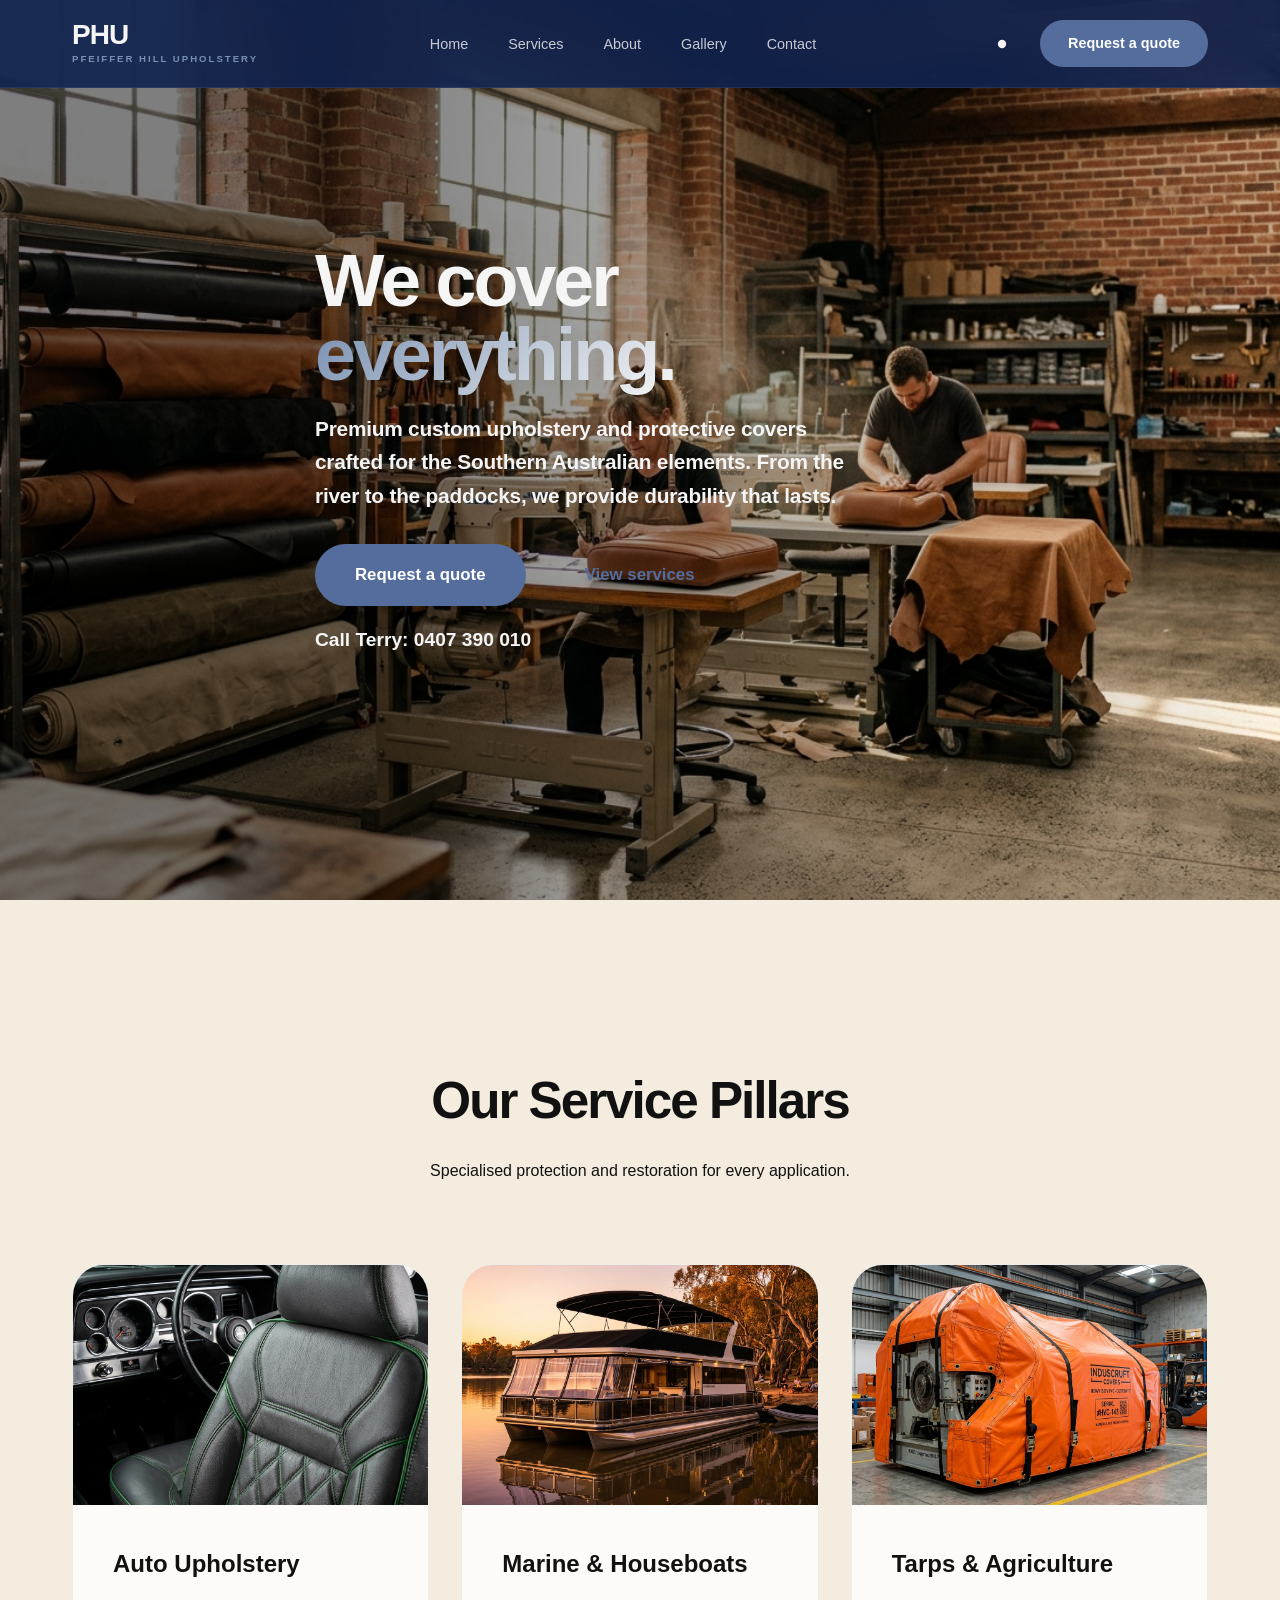
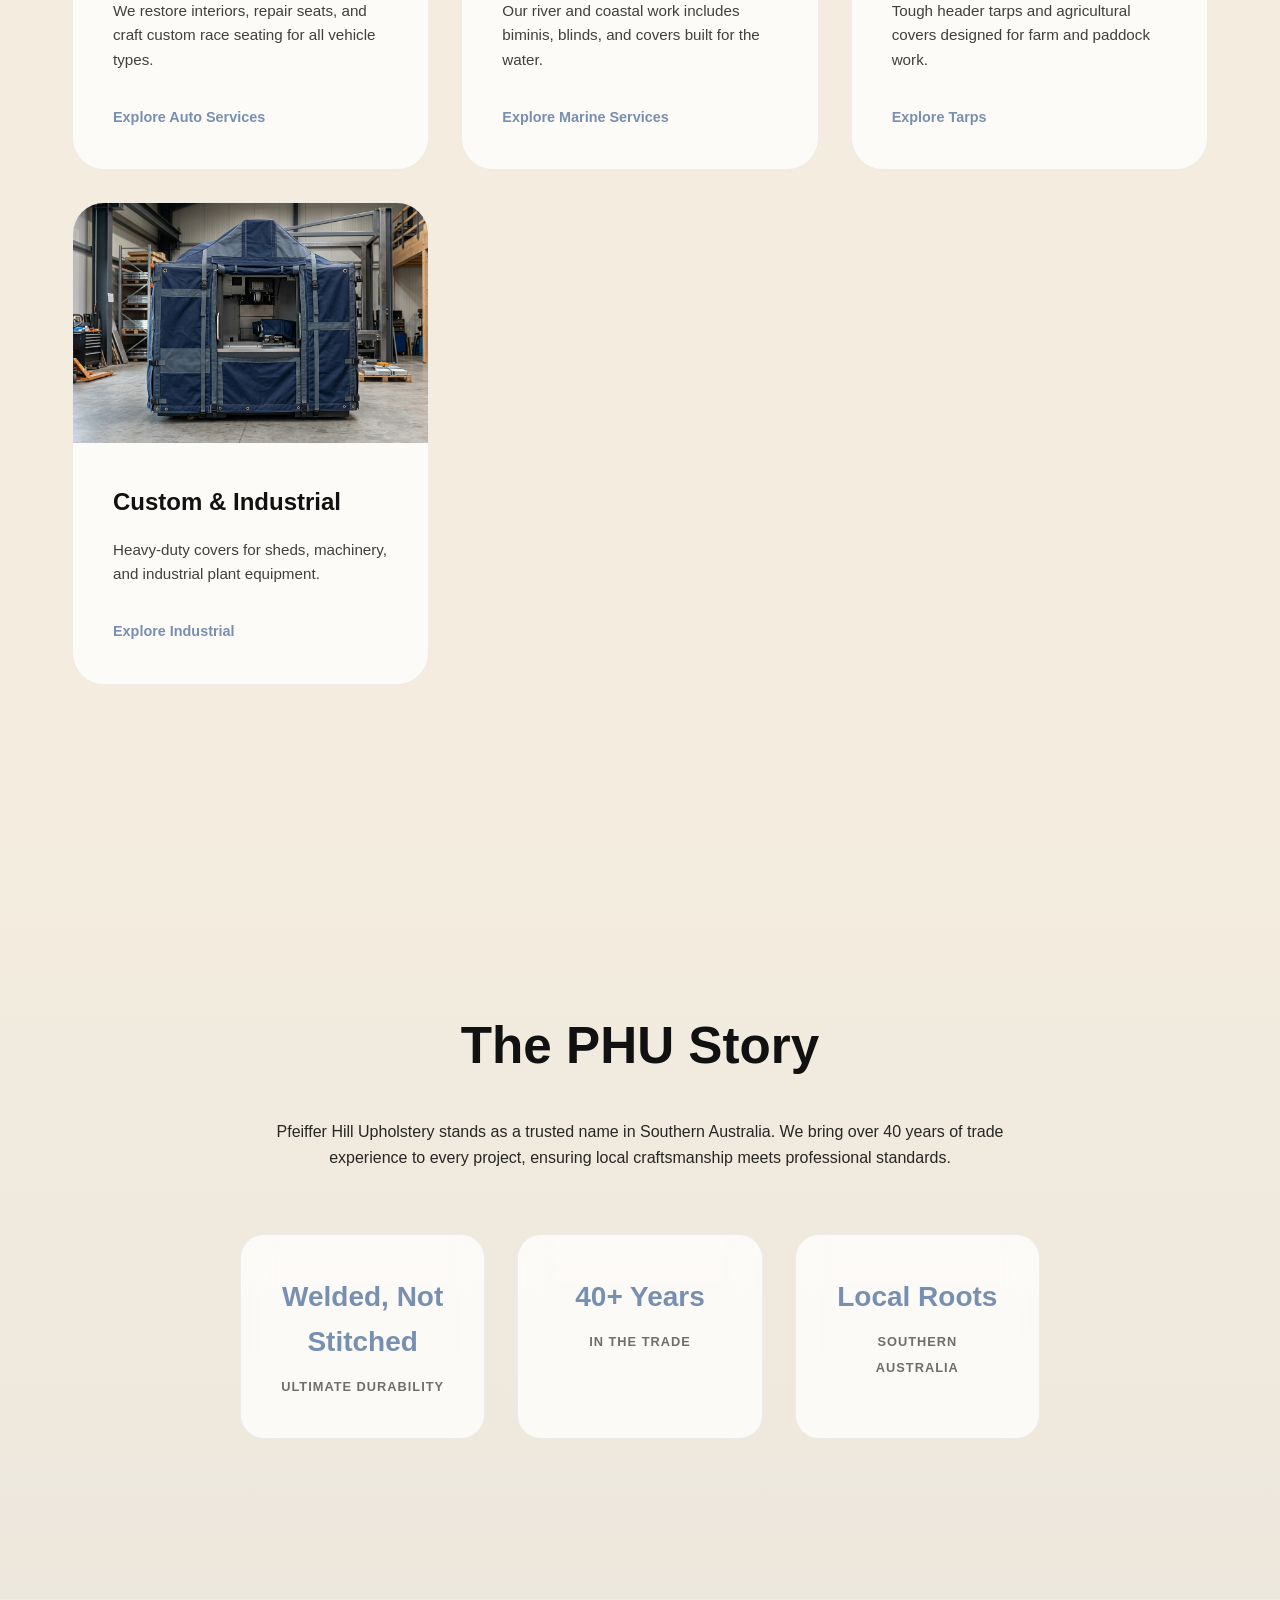
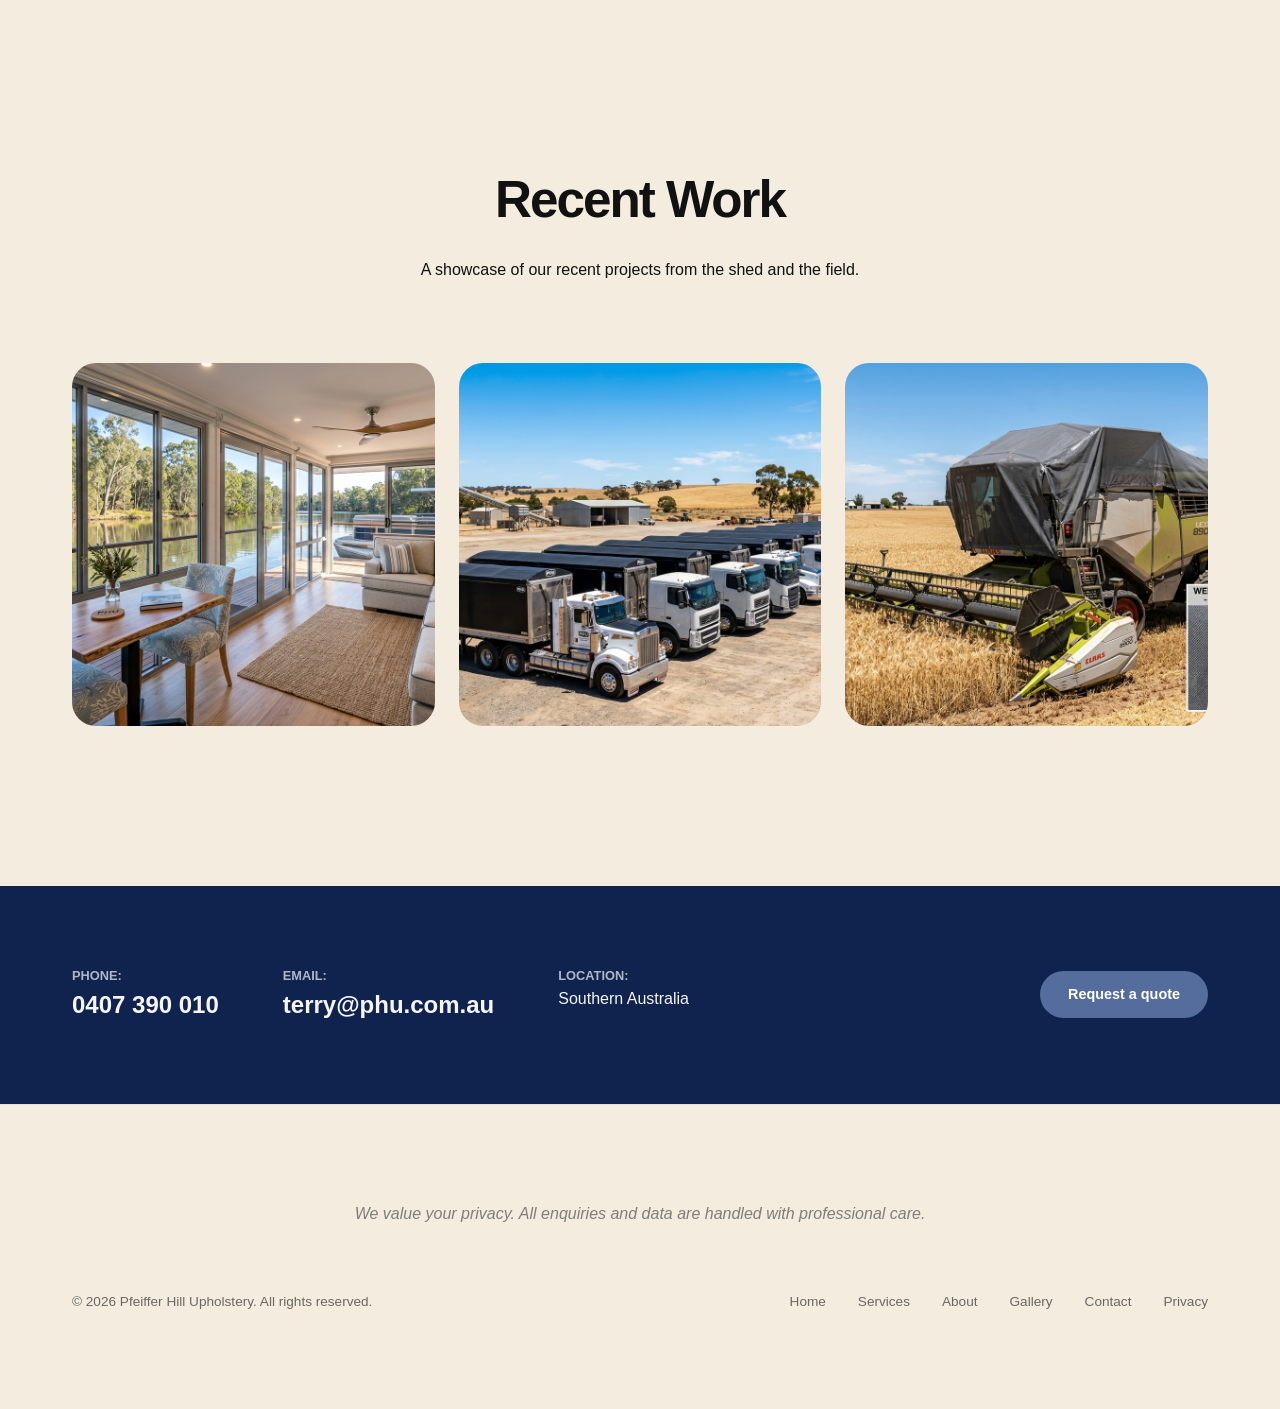
==== index.html @ 47e77996 "Update body class and modify call link Removed the 'theme-dark' class from the body element and a ca" ====
<!DOCTYPE html>
<html lang="en">
<head>
    <meta charset="UTF-8">
    <meta name="viewport" content="width=device-width, initial-scale=1.0">
    <title>Pfeiffer Hill Upholstery | We Cover Everything</title>
    <link rel="stylesheet" href="phu-styles.css">
</head>
<body>
    <header class="phu-header">
        <div class="phu-container">
            <div class="phu-logo">
                <span class="phu-logo-text">PHU</span>
                <span class="phu-logo-subtext">PFEIFFER HILL UPHOLSTERY</span>
            </div>
            <nav class="phu-nav">
                <ul>
                    <li><a href="#home">Home</a></li>
                    <li><a href="#services">Services</a></li>
                    <li><a href="#about">About</a></li>
                    <li><a href="#gallery">Gallery</a></li>
                    <li><a href="#contact">Contact</a></li>
                </ul>
            </nav>
            <div class="phu-header-actions">
                <button class="phu-theme-toggle" aria-label="Toggle theme">
                    <svg viewBox="0 0 24 24" width="20" height="20">
                        <circle cx="12" cy="12" r="5" fill="currentColor"/>
                        <path fill="currentColor" d="M12 1v2m0 18v2M4.22 4.22l1.42 1.42m12.72 12.72l1.42 1.42M1 12h2m18 0h2M4.22 19.78l1.42-1.42M18.36 5.64l1.42-1.42"/>
                    </svg>
                </button>
                <a href="#contact" class="phu-btn phu-btn-primary">Request a quote</a>
            </div>
        </div>
    </header>

    <main>
        <section id="home" class="phu-hero">
            <div class="phu-hero-visual">
                <img src="assets/phu-hero-bg.png"
                     alt="High-end custom upholstery workshop background"
                     class="phu-hero-img">
                <div class="phu-hero-overlay"></div>
            </div>
            <div class="phu-container">
                <div class="phu-hero-content">
                    <h1 class="phu-hero-title">
                        We cover <span class="phu-accent-text">everything.</span>
                    </h1>
                    <p class="phu-hero-subtitle">
                        Premium custom upholstery and protective covers crafted for the Southern Australian elements.
                        From the river to the paddocks, we provide durability that lasts.
                    </p>
                    <div class="phu-hero-ctas">
                        <a href="#contact" class="phu-btn phu-btn-lg phu-btn-primary">Request a quote</a>
                        <a href="#services" class="phu-btn phu-btn-lg phu-btn-secondary">View services</a>
                    </div>
                    <div class="phu-call-area">
                        <a href="tel:0407390010" class="phu-call-link">
                            <span class="phu-call-number">Call Terry: 0407 390 010</span>
                        </a>
                    </div>
                </div>
            </div>
        </section>

        <section id="services" class="phu-section phu-services">
            <div class="phu-container">
                <div class="phu-section-header">
                    <h2>Our Service Pillars</h2>
                    <p>Specialised protection and restoration for every application.</p>
                </div>
                <div class="phu-services-grid">
                    <div class="phu-service-card">
                        <div class="phu-service-img">
                            <img src="assets/phu-auto-service.png"
                                 alt="Premium auto upholstery and seat repairs">
                        </div>
                        <div class="phu-service-body">
                            <h3>Auto Upholstery</h3>
                            <p>
                                We restore interiors, repair seats, and craft custom race seating
                                for all vehicle types.
                            </p>
                            <a href="#services" class="phu-link">Explore Auto Services</a>
                        </div>
                    </div>
                    <div class="phu-service-card">
                        <div class="phu-service-img">
                            <img src="assets/phu-marine-service.png"
                                 alt="Marine upholstery, biminis and houseboat blinds">
                        </div>
                        <div class="phu-service-body">
                            <h3>Marine &amp; Houseboats</h3>
                            <p>
                                Our river and coastal work includes biminis, blinds, and covers
                                built for the water.
                            </p>
                            <a href="#services" class="phu-link">Explore Marine Services</a>
                        </div>
                    </div>
                    <div class="phu-service-card">
                        <div class="phu-service-img">
                            <img src="assets/phu-tarps-service.png"
                                 alt="Heavy duty truck tarps and agricultural covers">
                        </div>
                        <div class="phu-service-body">
                            <h3>Tarps &amp; Agriculture</h3>
                            <p>
                                Tough header tarps and agricultural covers designed
                                for farm and paddock work.
                            </p>
                            <a href="#services" class="phu-link">Explore Tarps</a>
                        </div>
                    </div>
                    <div class="phu-service-card">
                        <div class="phu-service-img">
                            <img src="assets/phu-industrial-service.png"
                                 alt="Custom industrial and commercial machinery covers">
                        </div>
                        <div class="phu-service-body">
                            <h3>Custom &amp; Industrial</h3>
                            <p>
                                Heavy-duty covers for sheds, machinery,
                                and industrial plant equipment.
                            </p>
                            <a href="#services" class="phu-link">Explore Industrial</a>
                        </div>
                    </div>
                </div>
            </div>
        </section>

        <section id="about" class="phu-section phu-about">
            <div class="phu-container">
                <div class="phu-about-grid">
                    <div class="phu-about-content">
                        <h2>The PHU Story</h2>
                        <p>
                            Pfeiffer Hill Upholstery stands as a trusted name in Southern Australia.
                            We bring over 40 years of trade experience to every project, ensuring
                            local craftsmanship meets professional standards.
                        </p>
                        <div class="phu-trust-signals">
                            <div class="phu-trust-item">
                                <span class="phu-trust-val">Welded, Not Stitched</span>
                                <span class="phu-trust-label">Ultimate durability</span>
                            </div>
                            <div class="phu-trust-item">
                                <span class="phu-trust-val">40+ Years</span>
                                <span class="phu-trust-label">In the trade</span>
                            </div>
                            <div class="phu-trust-item">
                                <span class="phu-trust-val">Local Roots</span>
                                <span class="phu-trust-label">Southern Australia</span>
                            </div>
                        </div>
                    </div>
                </div>
            </div>
        </section>

        <section id="gallery" class="phu-section phu-gallery">
            <div class="phu-container">
                <div class="phu-section-header">
                    <h2>Recent Work</h2>
                    <p>A showcase of our recent projects from the shed and the field.</p>
                </div>
                <div class="phu-gallery-grid">
                    <figure class="phu-gallery-item">
                        <img src="assets/phu-gallery-1.png"
                             alt="Custom classic car interior re-trim project">
                        <figcaption>Classic Auto Re-trim</figcaption>
                    </figure>
                    <figure class="phu-gallery-item">
                        <img src="assets/phu-gallery-2.png"
                             alt="Heavy duty header tarp installation for agriculture">
                        <figcaption>Header Tarp Installation</figcaption>
                    </figure>
                    <figure class="phu-gallery-item">
                        <img src="assets/phu-gallery-3.png"
                             alt="Custom houseboat bimini and protective blinds">
                        <figcaption>Houseboat Bimini &amp; Blinds</figcaption>
                    </figure>
                </div>
            </div>
        </section>

        <section id="contact" class="phu-contact-strip">
            <div class="phu-container">
                <div class="phu-contact-content">
                    <div class="phu-contact-info">
                        <div class="phu-contact-item">
                            <strong>Phone:</strong>
                            <a href="tel:0407390010">0407 390 010</a>
                        </div>
                        <div class="phu-contact-item">
                            <strong>Email:</strong>
                            <a href="mailto:terry@phu.com.au">terry@phu.com.au</a>
                        </div>
                        <div class="phu-contact-item">
                            <strong>Location:</strong>
                            Southern Australia
                        </div>
                    </div>
                    <div class="phu-contact-cta">
                        <a href="#contact" class="phu-btn phu-btn-primary">Request a quote</a>
                    </div>
                </div>
            </div>
        </section>
    </main>

    <footer class="phu-footer">
        <div class="phu-container">
            <p class="phu-privacy-line">
                We value your privacy. All enquiries and data are handled with professional care.
            </p>
            <div class="phu-footer-bottom">
                <p>&copy; 2026 Pfeiffer Hill Upholstery. All rights reserved.</p>
                <nav class="phu-footer-nav">
                    <a href="#home">Home</a>
                    <a href="#services">Services</a>
                    <a href="#about">About</a>
                    <a href="#gallery">Gallery</a>
                    <a href="#contact">Contact</a>
                    <a href="#privacy">Privacy</a>
                </nav>
            </div>
        </div>
    </footer>
</body>
</html>
---- phu-styles.css ----
/* PHU Premium 2026 UI - Neutral Glassmorphism */

/* Brand + core palette */
:root {
  --phu-blue-deep: #10234f;
  --phu-blue-mid:  #546d9c;
  --phu-blue-soft: #778fb1;

  --phu-canvas:       #afa794;
  --phu-canvas-light: #f3ecdf;
  --phu-offwhite:     #f5f5f5;

  --phu-text-dark:  #111111;
  --phu-text-light: #f5f5f5;

  --phu-accent:      var(--phu-blue-soft);
  --phu-accent-rgb:  119, 143, 177;
  --phu-white:       #ffffff;
  --phu-black:       #0a0a0a;
  --phu-transition:  all 0.4s cubic-bezier(0.16, 1, 0.3, 1);
}

/* Single neutral theme tokens */
body {
  --bg-color:      var(--phu-canvas-light);
  --text-color:    var(--phu-text-dark);
  --glass-bg:      rgba(255, 255, 255, 0.78);
  --glass-border:  rgba(0, 0, 0, 0.06);
  --card-shadow:   0 10px 36px rgba(0, 0, 0, 0.12);
}

/* Resets */
* {
  margin: 0;
  padding: 0;
  box-sizing: border-box;
}

html {
  scroll-behavior: smooth;
}

body {
  font-family: 'Inter', -apple-system, sans-serif;
  background: var(--bg-color);
  color: var(--text-color);
  line-height: 1.6;
  overflow-x: hidden;
}

/* Layout container */
.phu-container {
  max-width: 1200px;
  margin: 0 auto;
  padding: 0 2rem;
}

/* Glassmorphism utility */
.phu-glass {
  background: var(--glass-bg);
  backdrop-filter: blur(16px) saturate(140%);
  -webkit-backdrop-filter: blur(16px) saturate(140%);
  border: 1px solid var(--glass-border);
  box-shadow: var(--card-shadow);
  border-radius: 24px;
}

/* Header */
.phu-header {
  position: fixed;
  top: 0;
  left: 0;
  right: 0;
  z-index: 1000;
  padding: 1.25rem 0;
  background: rgba(16, 35, 79, 0.9);
  backdrop-filter: blur(20px) saturate(150%);
  -webkit-backdrop-filter: blur(20px) saturate(150%);
  border-bottom: 1px solid rgba(255, 255, 255, 0.08);
  color: var(--phu-offwhite);
}

.phu-header .phu-container {
  display: flex;
  justify-content: space-between;
  align-items: center;
}

.phu-logo {
  display: flex;
  flex-direction: column;
}

.phu-logo-text {
  font-size: 1.75rem;
  font-weight: 900;
  letter-spacing: -1px;
  line-height: 1;
}

.phu-logo-subtext {
  font-size: 0.6rem;
  font-weight: 700;
  letter-spacing: 2px;
  color: var(--phu-blue-soft);
  margin-top: 2px;
}

.phu-nav ul {
  display: flex;
  list-style: none;
  gap: 2.5rem;
}

.phu-nav a {
  text-decoration: none;
  color: var(--phu-offwhite);
  font-weight: 500;
  font-size: 0.9rem;
  transition: var(--phu-transition);
  opacity: 0.8;
}

.phu-nav a:hover {
  color: var(--phu-blue-soft);
  opacity: 1;
}

.phu-header-actions {
  display: flex;
  align-items: center;
  gap: 1.5rem;
}

.phu-theme-toggle {
  background: none;
  border: none;
  color: var(--phu-offwhite);
  cursor: pointer;
  padding: 4px;
  display: flex;
  transition: var(--phu-transition);
}

/* Buttons */
.phu-btn {
  display: inline-block;
  padding: 0.75rem 1.75rem;
  border-radius: 100px;
  font-weight: 600;
  text-decoration: none;
  transition: var(--phu-transition);
  border: none;
  cursor: pointer;
  font-size: 0.9rem;
}

.phu-btn-primary {
  background: var(--phu-blue-mid);
  color: var(--phu-white);
}

.phu-btn-primary:hover {
  transform: translateY(-2px);
  box-shadow: 0 12px 24px rgba(var(--phu-accent-rgb), 0.3);
}

.phu-btn-secondary {
  background: transparent;
  color: var(--phu-blue-mid);
  border: none;
  padding: 0;
  border-radius: 0;
  font-weight: 600;
}

.phu-btn-secondary:hover {
  color: var(--phu-blue-soft);
}

.phu-btn-lg {
  padding: 1.1rem 2.5rem;
  font-size: 1.05rem;
}

/* Hero */
.phu-hero {
  position: relative;
  height: 100vh;
  min-height: 750px;
  display: flex;
  align-items: center;
  overflow: hidden;
}

.phu-hero-visual {
  position: absolute;
  inset: 0;
  z-index: -1;
}

.phu-hero-img {
  width: 100%;
  height: 100%;
  object-fit: cover;
  background: #111;
}

/* Darker overlay where text is, so off-white reads */
.phu-hero-overlay {
  position: absolute;
  inset: 0;
  background: linear-gradient(to right,
      rgba(0, 0, 0, 0.5) 28%,
      transparent 100%
  );
}

/* Hero content: left-aligned */
.phu-hero-content {
  max-width: 650px;
  text-align: left;
}

.phu-hero-title {
  font-size: 4.6rem;
  font-weight: 900;
  line-height: 1;
  margin-bottom: 1.3rem;
  letter-spacing: -3px;
  color: var(--phu-offwhite);
}

.phu-accent-text {
  background: linear-gradient(135deg,
      var(--phu-blue-soft),
      var(--phu-offwhite)
  );
  -webkit-background-clip: text;
  -webkit-text-fill-color: transparent;
}

/* Subtitle: softer off-white, less bold */
.phu-hero-subtitle {
  font-size: 1.3rem;
  margin-bottom: 2rem;
  max-width: 540px;
  color: var(--phu-offwhite);
  font-weight: 600;
  letter-spacing: -0.01em;
}

/* Hero CTAs: primary button + text link */
.phu-hero-ctas {
  display: flex;
  align-items: center;
  gap: 1.2rem;
  margin-bottom: 1.2rem;
}

/* Call line: single, off-white, calmer weight */
.phu-call-area {
  margin-top: 0.3rem;
}

.phu-call-link {
  text-decoration: none;
  color: var(--phu-offwhite);
  display: inline-flex;
  align-items: baseline;
}

.phu-call-number {
  font-size: 1.2rem;
  font-weight: 600;
}

/* Sections */
.phu-section {
  padding: 10rem 0;
}

.phu-section-header {
  margin-bottom: 5rem;
  text-align: center;
}

.phu-section-header h2 {
  font-size: 3.2rem;
  font-weight: 900;
  margin-bottom: 1rem;
  letter-spacing: -2px;
  color: var(--phu-text-dark);
}

/* Services */
.phu-services-grid {
  display: grid;
  grid-template-columns: repeat(auto-fit, minmax(280px, 1fr));
  gap: 2rem;
}

.phu-service-card {
  background: var(--glass-bg);
  backdrop-filter: blur(12px) saturate(140%);
  -webkit-backdrop-filter: blur(12px) saturate(140%);
  border: 1px solid var(--glass-border);
  border-radius: 32px;
  overflow: hidden;
  transition: var(--phu-transition);
}

.phu-service-card:hover {
  transform: translateY(-12px);
  border-color: var(--phu-blue-soft);
}

.phu-service-img {
  height: 240px;
  background: #222;
}

.phu-service-img img {
  width: 100%;
  height: 100%;
  object-fit: cover;
  transition: var(--phu-transition);
}

.phu-service-card:hover .phu-service-img img {
  transform: scale(1.1);
}

.phu-service-body {
  padding: 2.5rem;
}

.phu-service-body h3 {
  font-size: 1.5rem;
  margin-bottom: 1rem;
  color: var(--phu-text-dark);
}

.phu-service-body p {
  font-size: 0.95rem;
  opacity: 0.8;
  margin-bottom: 2rem;
  color: var(--phu-text-dark);
}

.phu-link {
  color: var(--phu-blue-soft);
  text-decoration: none;
  font-weight: 700;
  font-size: 0.9rem;
}

/* About */
.phu-about {
  background: linear-gradient(180deg,
      rgba(243, 236, 223, 1),
      rgba(var(--phu-accent-rgb), 0.05)
  );
}

.phu-about-content {
  max-width: 800px;
  margin: 0 auto;
  text-align: center;
}

.phu-about h2 {
  font-size: 3.2rem;
  margin-bottom: 2rem;
  color: var(--phu-text-dark);
}

.phu-about p {
  color: var(--phu-text-dark);
  opacity: 0.9;
}

.phu-trust-signals {
  display: grid;
  grid-template-columns: repeat(3, 1fr);
  gap: 2rem;
  margin-top: 4rem;
}

.phu-trust-item {
  padding: 2.5rem;
  background: var(--glass-bg);
  backdrop-filter: blur(14px) saturate(140%);
  -webkit-backdrop-filter: blur(14px) saturate(140%);
  border-radius: 24px;
  border: 1px solid var(--glass-border);
}

.phu-trust-val {
  display: block;
  font-size: 1.75rem;
  font-weight: 900;
  color: var(--phu-blue-soft);
  margin-bottom: 0.5rem;
}

.phu-trust-label {
  font-size: 0.8rem;
  text-transform: uppercase;
  letter-spacing: 1px;
  font-weight: 700;
  opacity: 0.6;
}

/* Gallery */
.phu-gallery-grid {
  display: grid;
  grid-template-columns: repeat(3, 1fr);
  gap: 1.5rem;
}

.phu-gallery-item {
  position: relative;
  border-radius: 24px;
  overflow: hidden;
  aspect-ratio: 1/1;
}

.phu-gallery-item img {
  width: 100%;
  height: 100%;
  object-fit: cover;
  transition: var(--phu-transition);
}

.phu-gallery-item figcaption {
  position: absolute;
  inset: 0;
  padding: 2rem;
  display: flex;
  align-items: flex-end;
  background: linear-gradient(transparent, rgba(0, 0, 0, 0.8));
  color: white;
  font-weight: 700;
  opacity: 0;
  transition: var(--phu-transition);
}

.phu-gallery-item:hover img {
  transform: scale(1.15);
}

.phu-gallery-item:hover figcaption {
  opacity: 1;
}

/* Contact strip */
.phu-contact-strip {
  padding: 5rem 0;
  background: var(--phu-blue-deep);
  color: var(--phu-offwhite);
}

.phu-contact-content {
  display: flex;
  justify-content: space-between;
  align-items: center;
}

.phu-contact-info {
  display: flex;
  gap: 4rem;
}

.phu-contact-item strong {
  display: block;
  font-size: 0.8rem;
  text-transform: uppercase;
  opacity: 0.7;
}

.phu-contact-item a {
  color: inherit;
  text-decoration: none;
  font-size: 1.5rem;
  font-weight: 800;
}

/* Footer */
.phu-footer {
  padding: 6rem 0;
  border-top: 1px solid rgba(0, 0, 0, 0.06);
}

.phu-privacy-line {
  text-align: center;
  margin-bottom: 4rem;
  font-style: italic;
  opacity: 0.5;
  color: var(--phu-text-dark);
}

.phu-footer-bottom {
  display: flex;
  justify-content: space-between;
  align-items: center;
  font-size: 0.85rem;
  opacity: 0.6;
  color: var(--phu-text-dark);
}

.phu-footer-nav {
  display: flex;
  gap: 2rem;
}

.phu-footer-nav a {
  color: inherit;
  text-decoration: none;
}

/* Responsive */
@media (max-width: 1024px) {
  .phu-hero-title { font-size: 3.8rem; }
  .phu-hero-subtitle { font-size: 1.2rem; }
  .phu-trust-signals { grid-template-columns: 1fr; }
  .phu-gallery-grid { grid-template-columns: 1fr; }
  .phu-contact-content { 
    flex-direction: column; 
    gap: 3rem; 
    text-align: center; 
  }
  .phu-contact-info { 
    flex-direction: column; 
    gap: 2rem; 
  }
}

@media (max-width: 768px) {
  .phu-nav { display: none; }
  .phu-hero-title { font-size: 3rem; }
  .phu-section { padding: 6rem 0; }
}
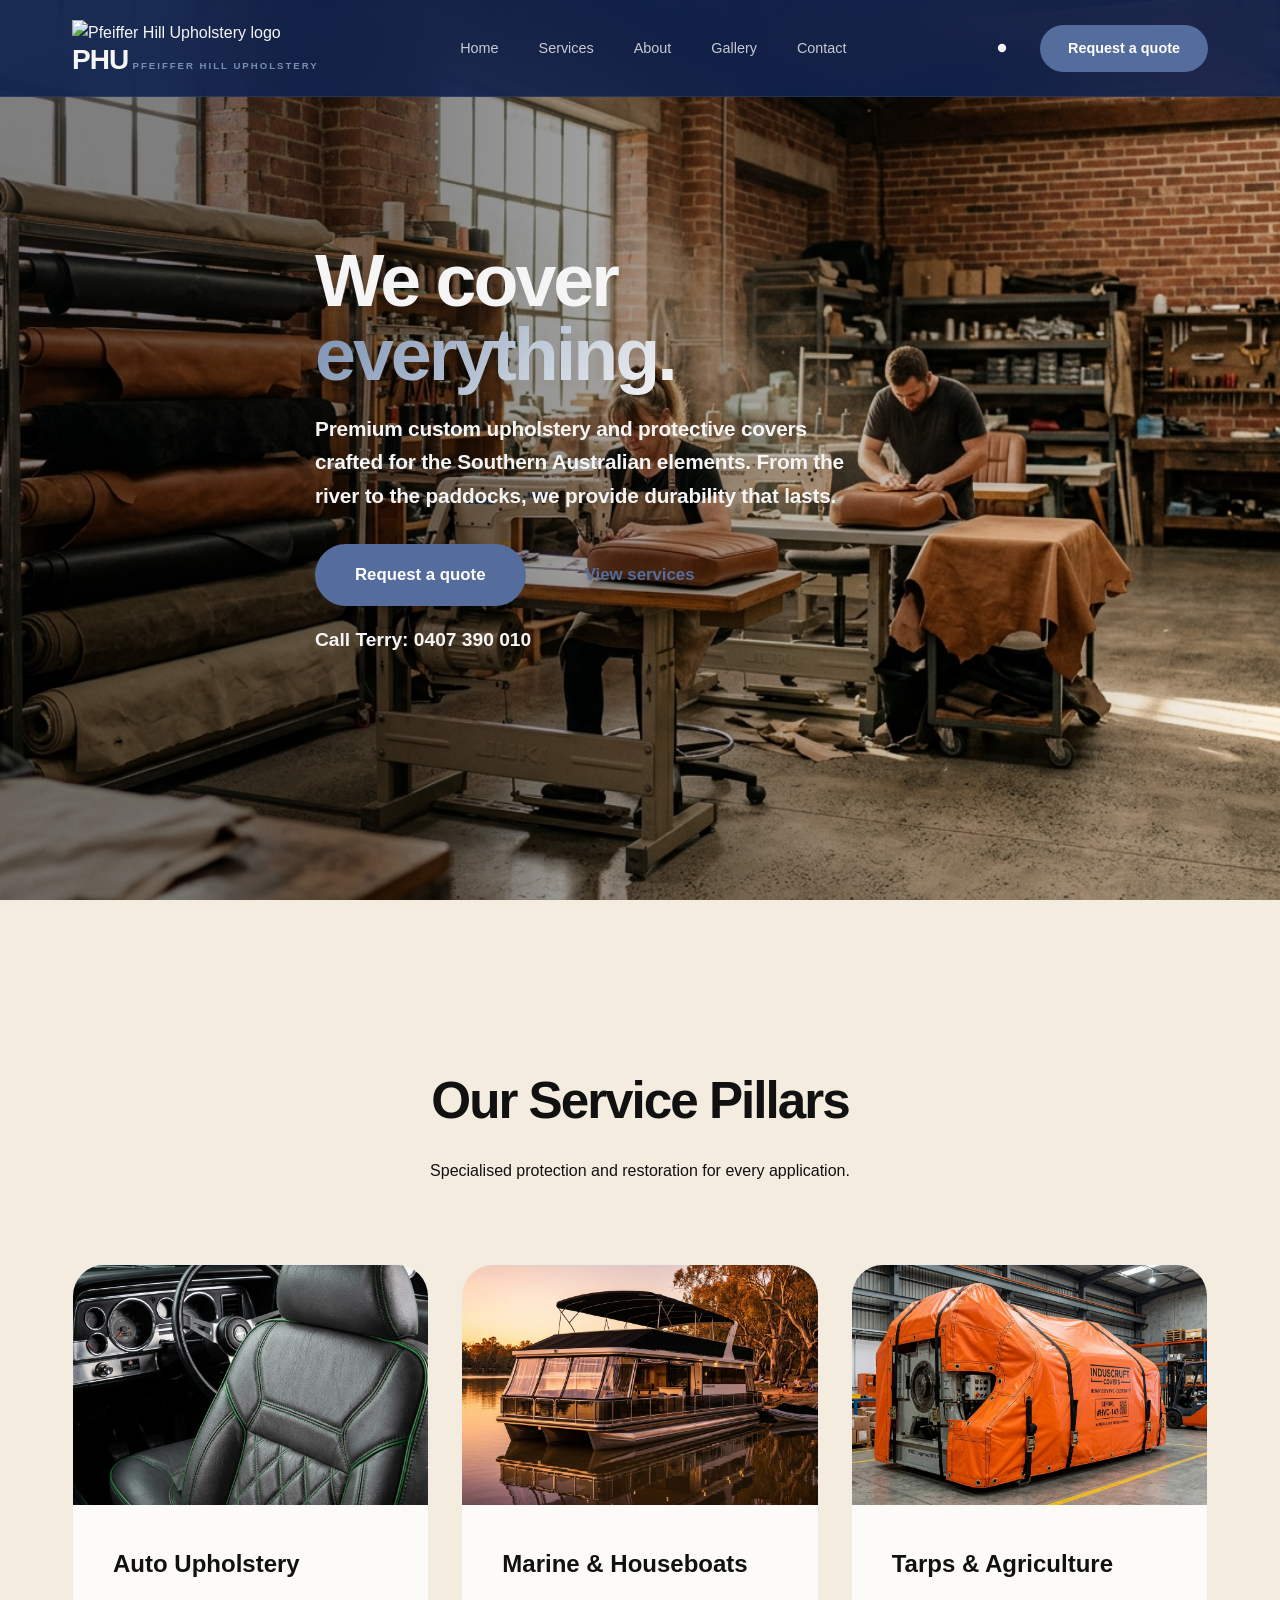
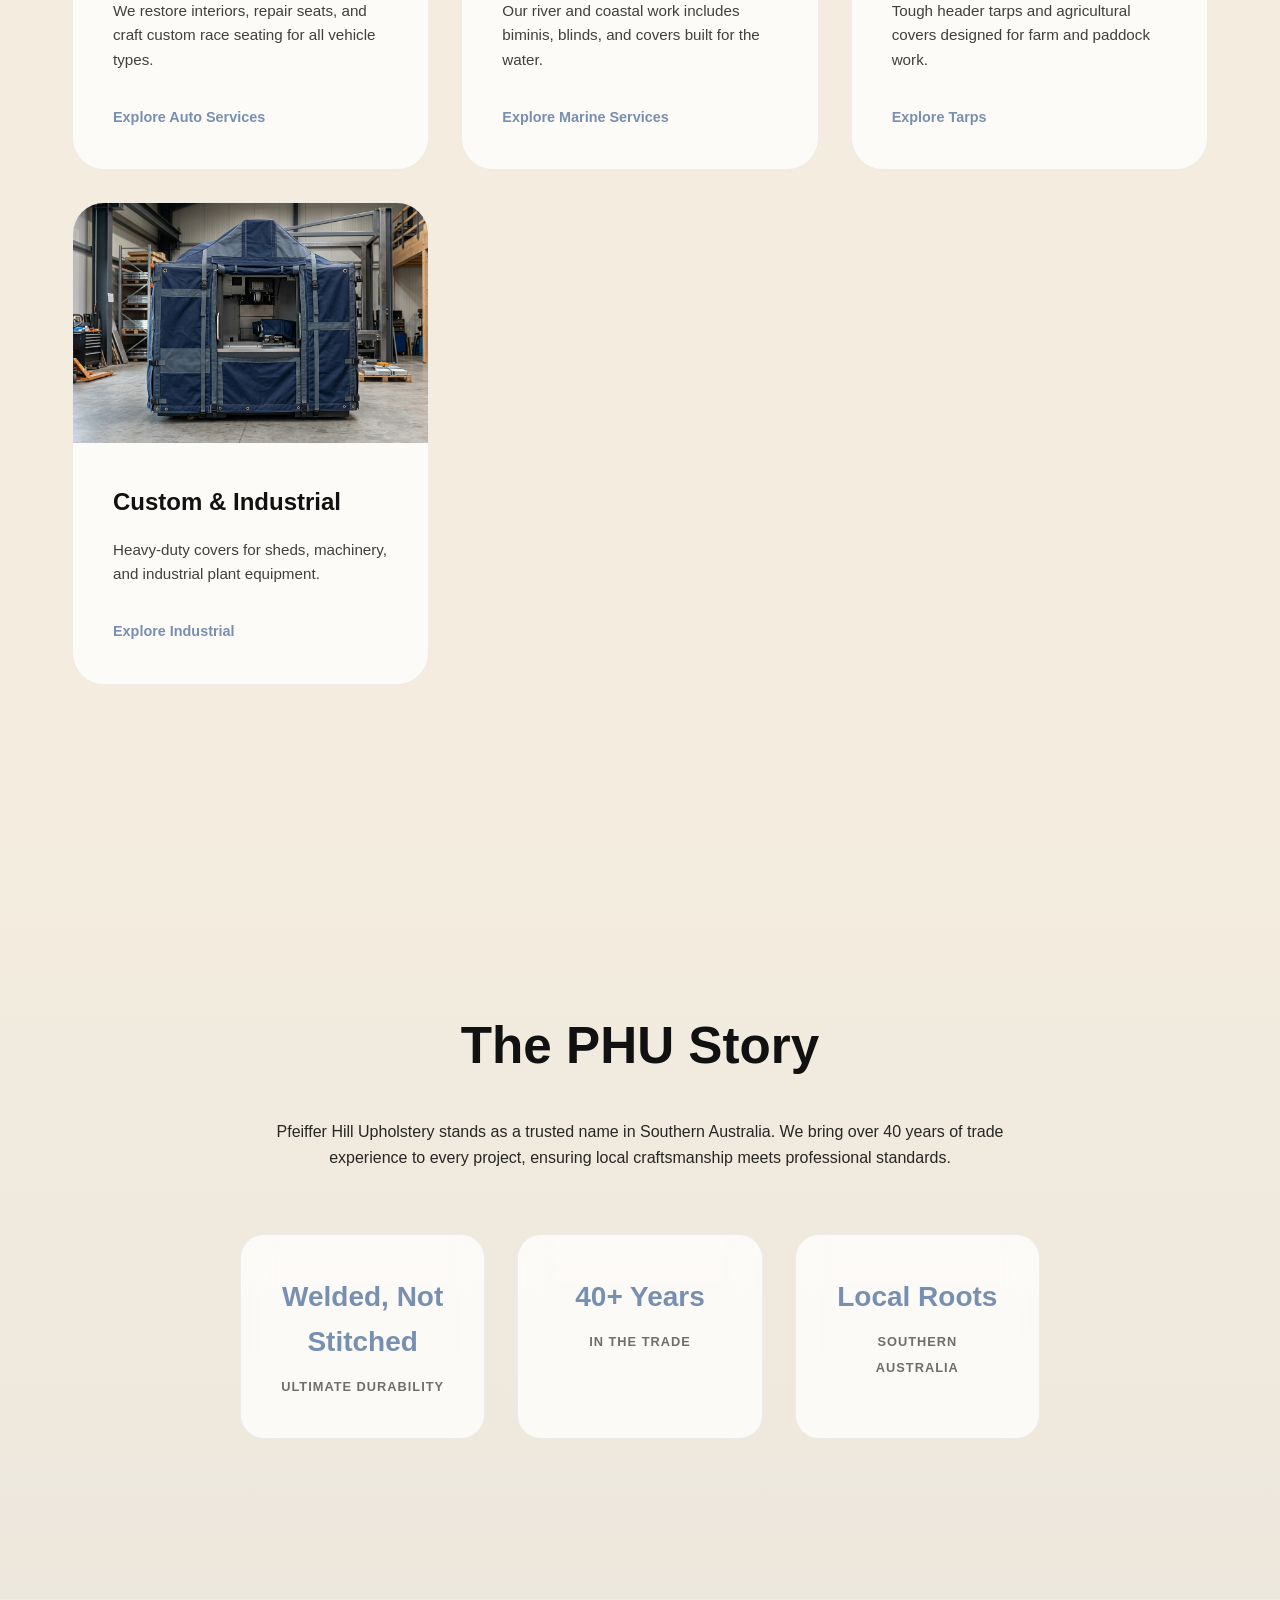
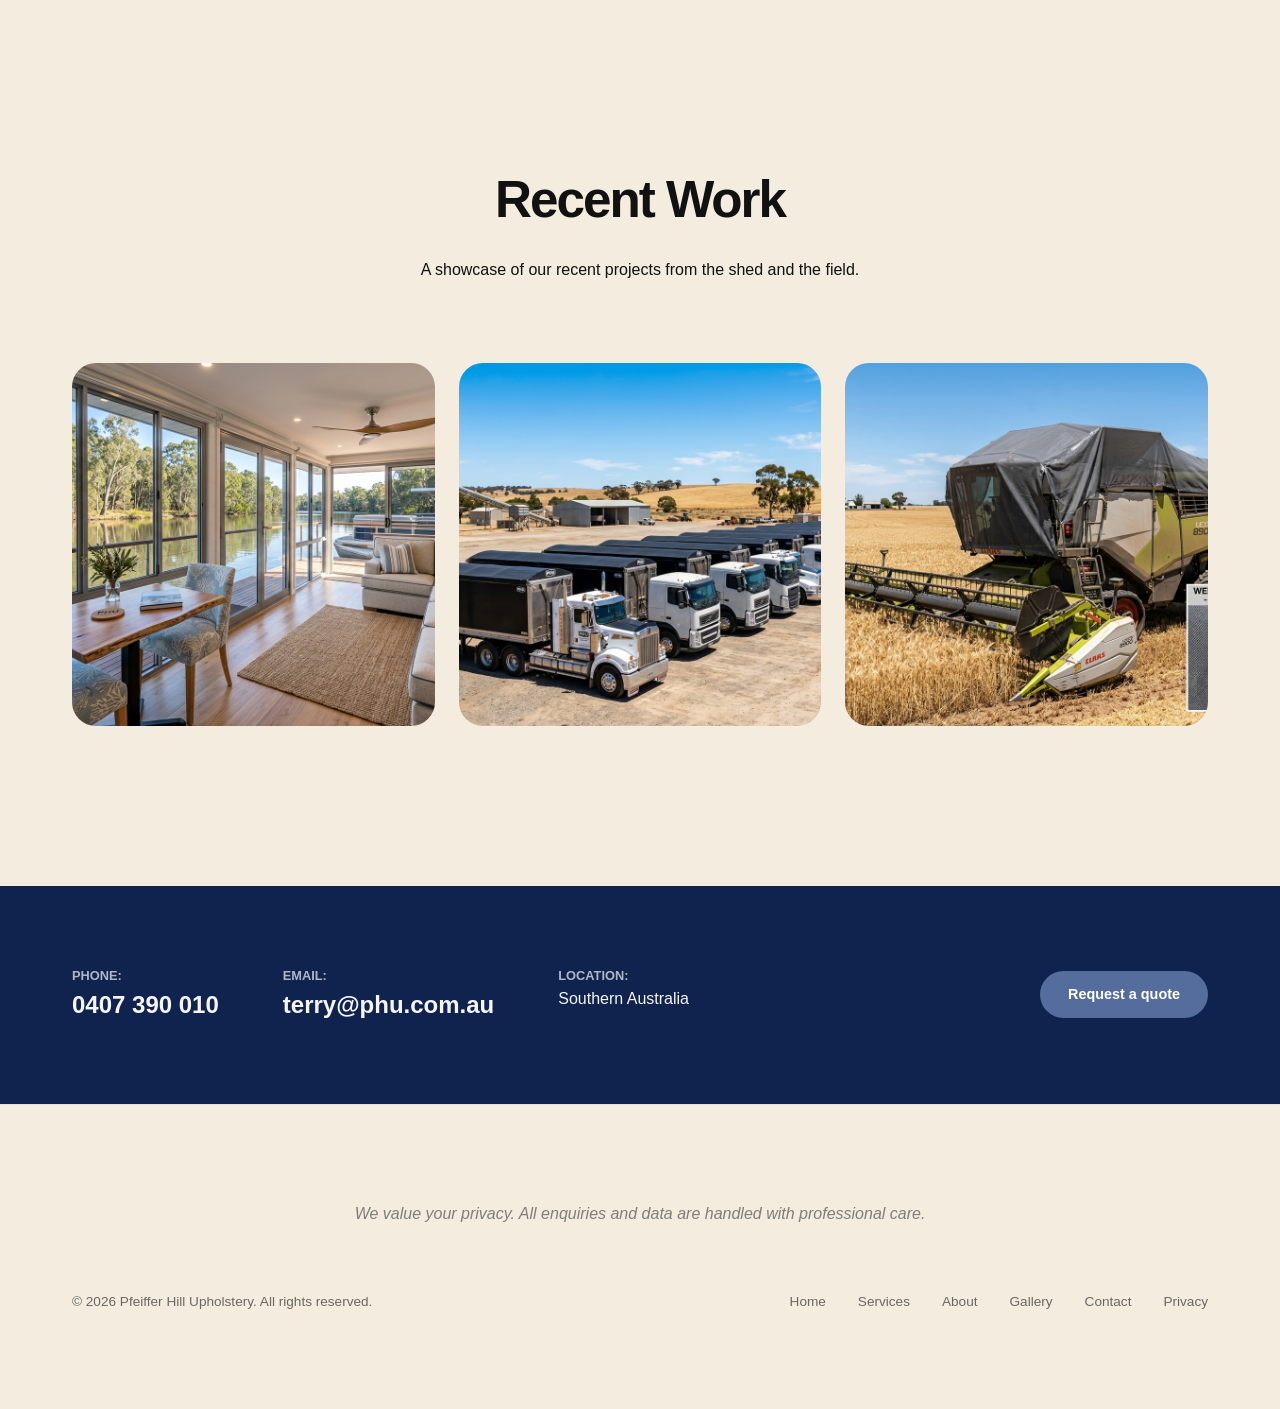
==== commit aecf7fc9: "Replace logo text with image and restructure HTML" ====
--- a/index.html
+++ b/index.html
@@ -10,8 +10,13 @@
     <header class="phu-header">
         <div class="phu-container">
             <div class="phu-logo">
-                <span class="phu-logo-text">PHU</span>
-                <span class="phu-logo-subtext">PFEIFFER HILL UPHOLSTERY</span>
+                <img src="assets/phu-logo-header.png"
+                     alt="Pfeiffer Hill Upholstery logo"
+                     class="phu-logo-mark">
+                <div class="phu-logo-text-group">
+                    <span class="phu-logo-text">PHU</span>
+                    <span class="phu-logo-subtext">PFEIFFER HILL UPHOLSTERY</span>
+                </div>
             </div>
             <nav class="phu-nav">
                 <ul>
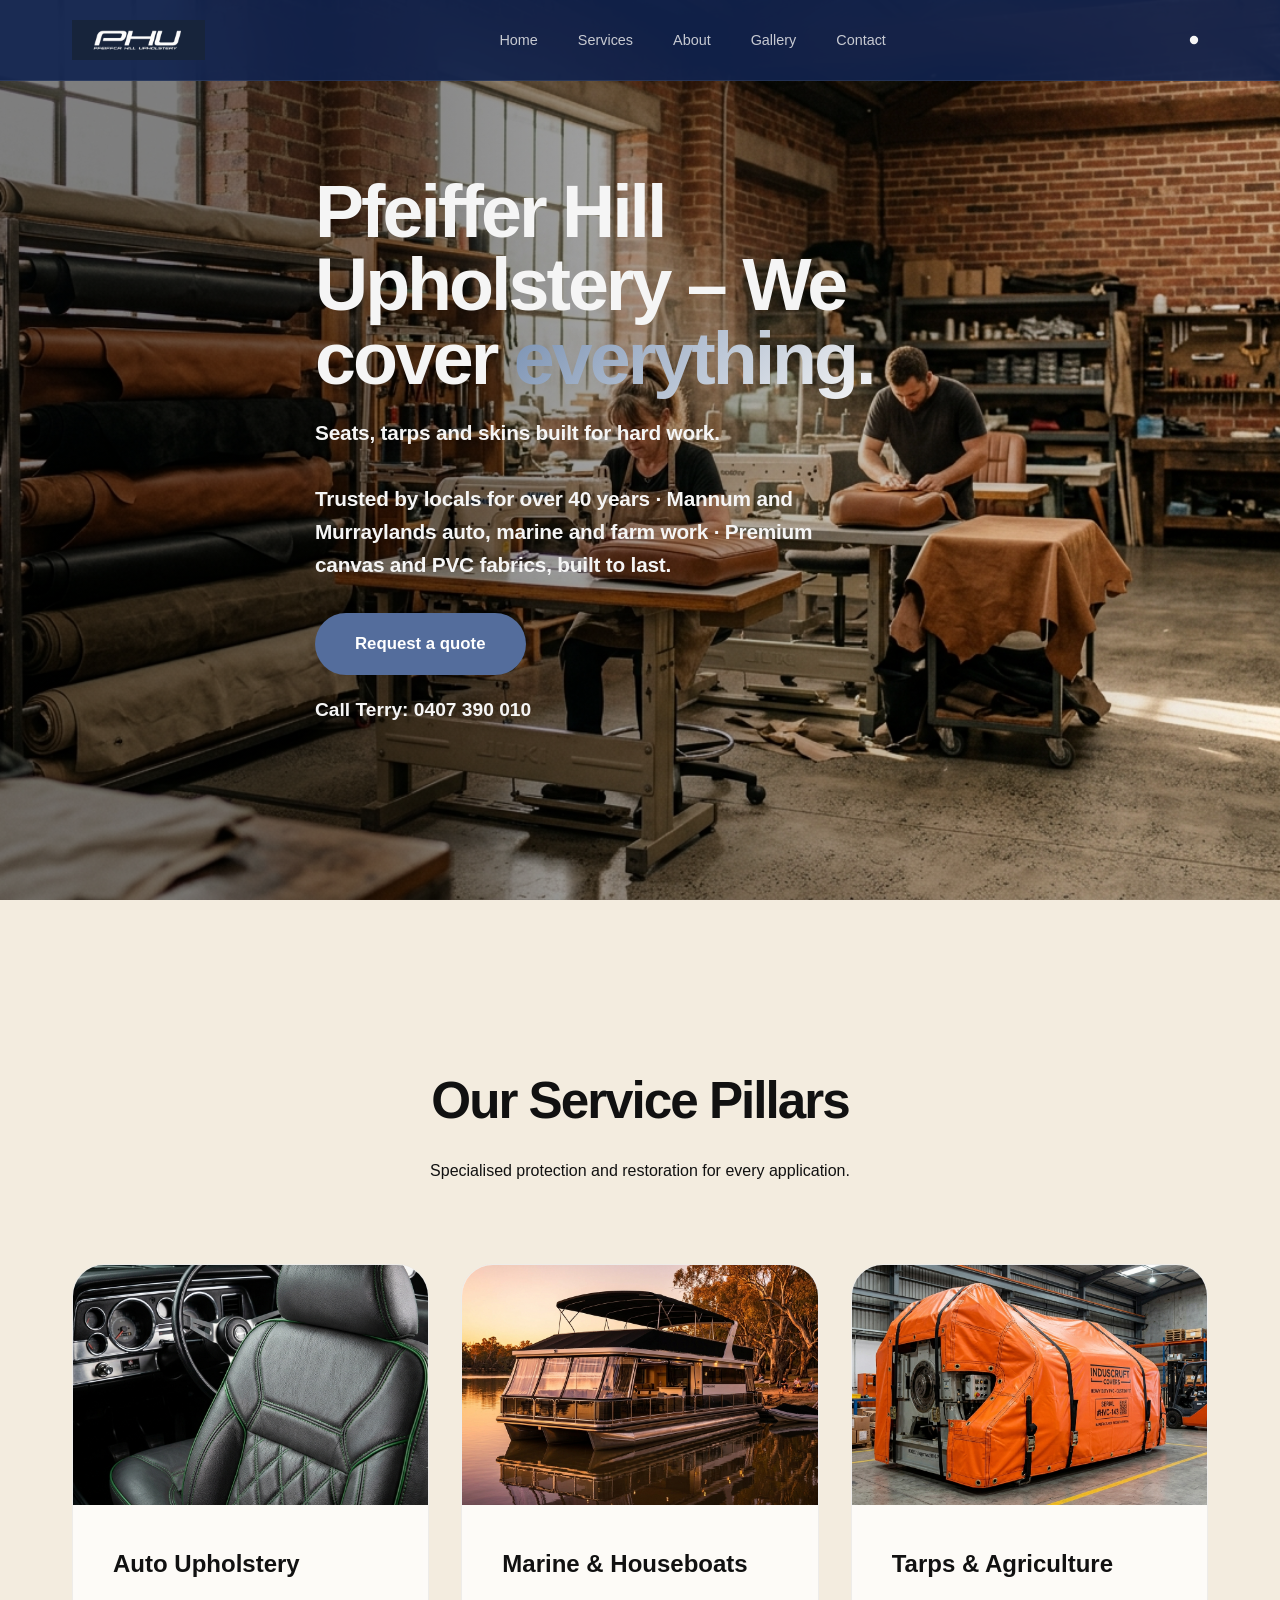
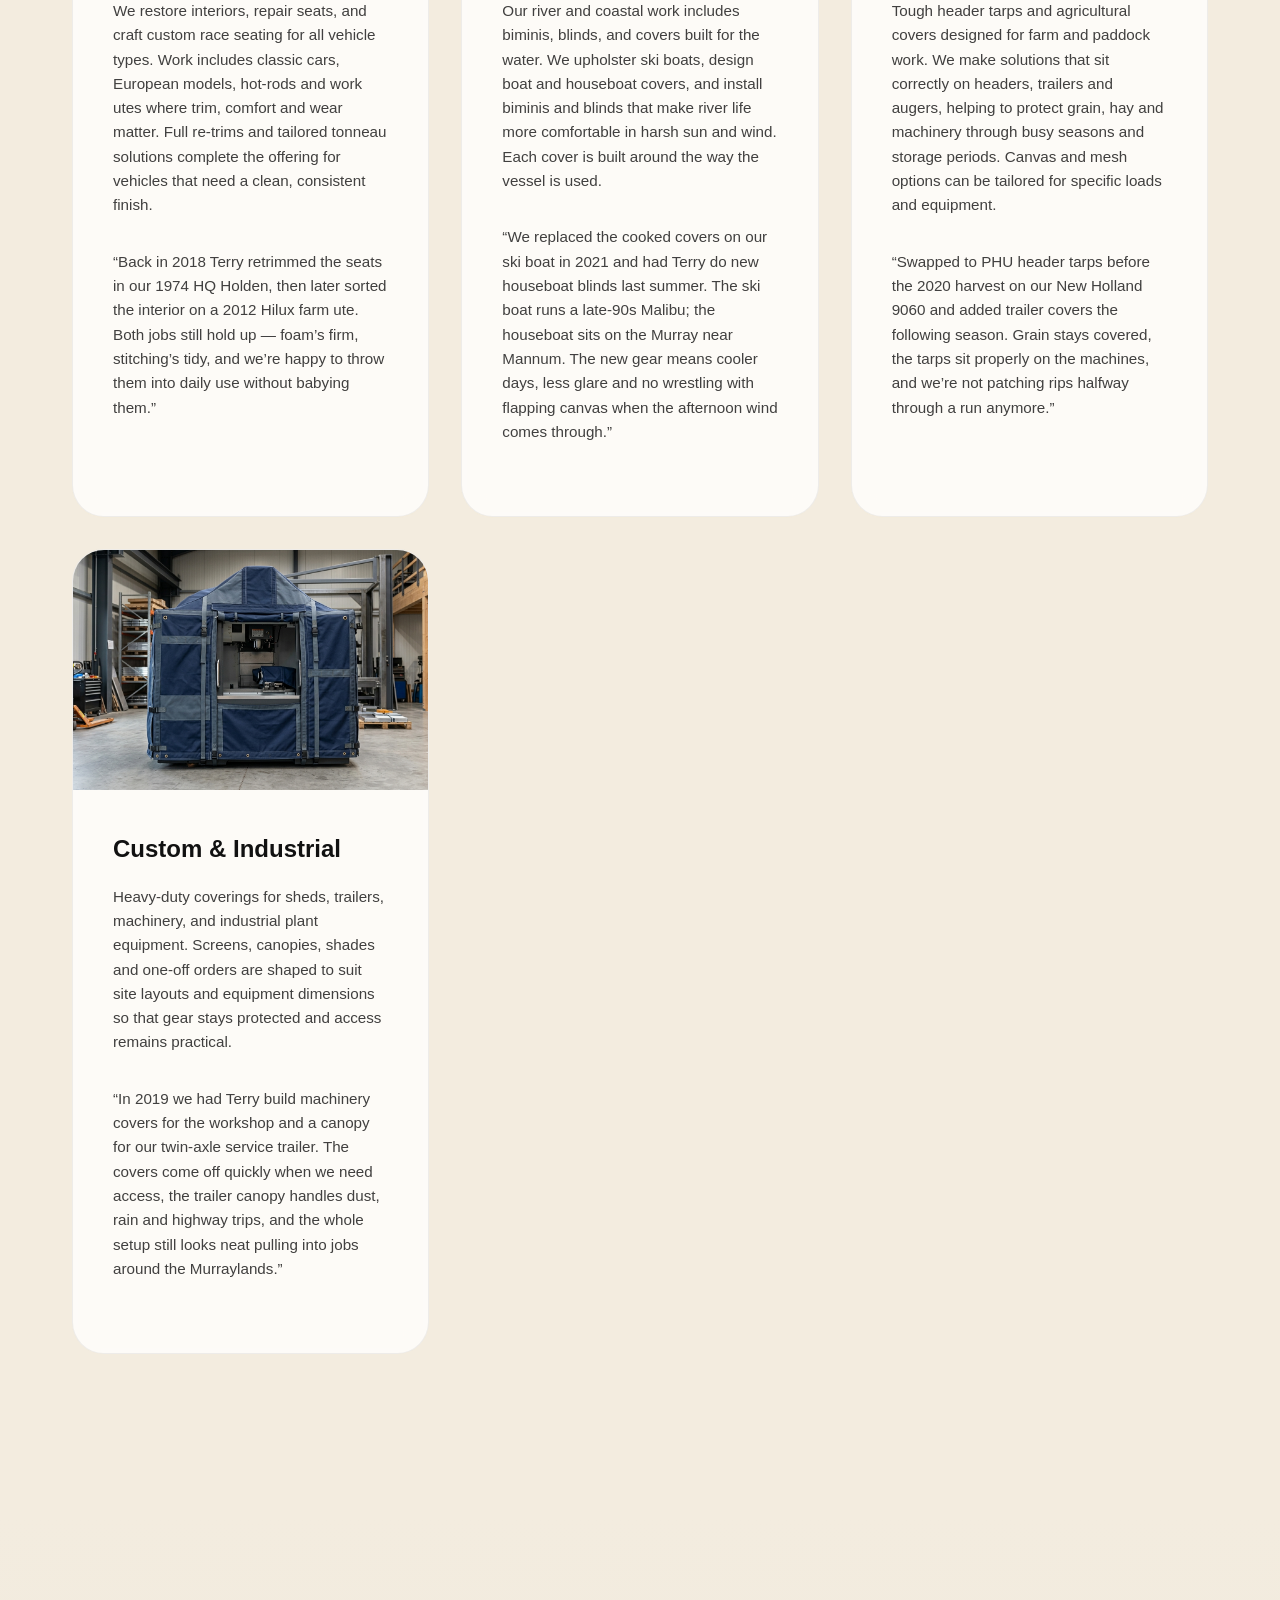
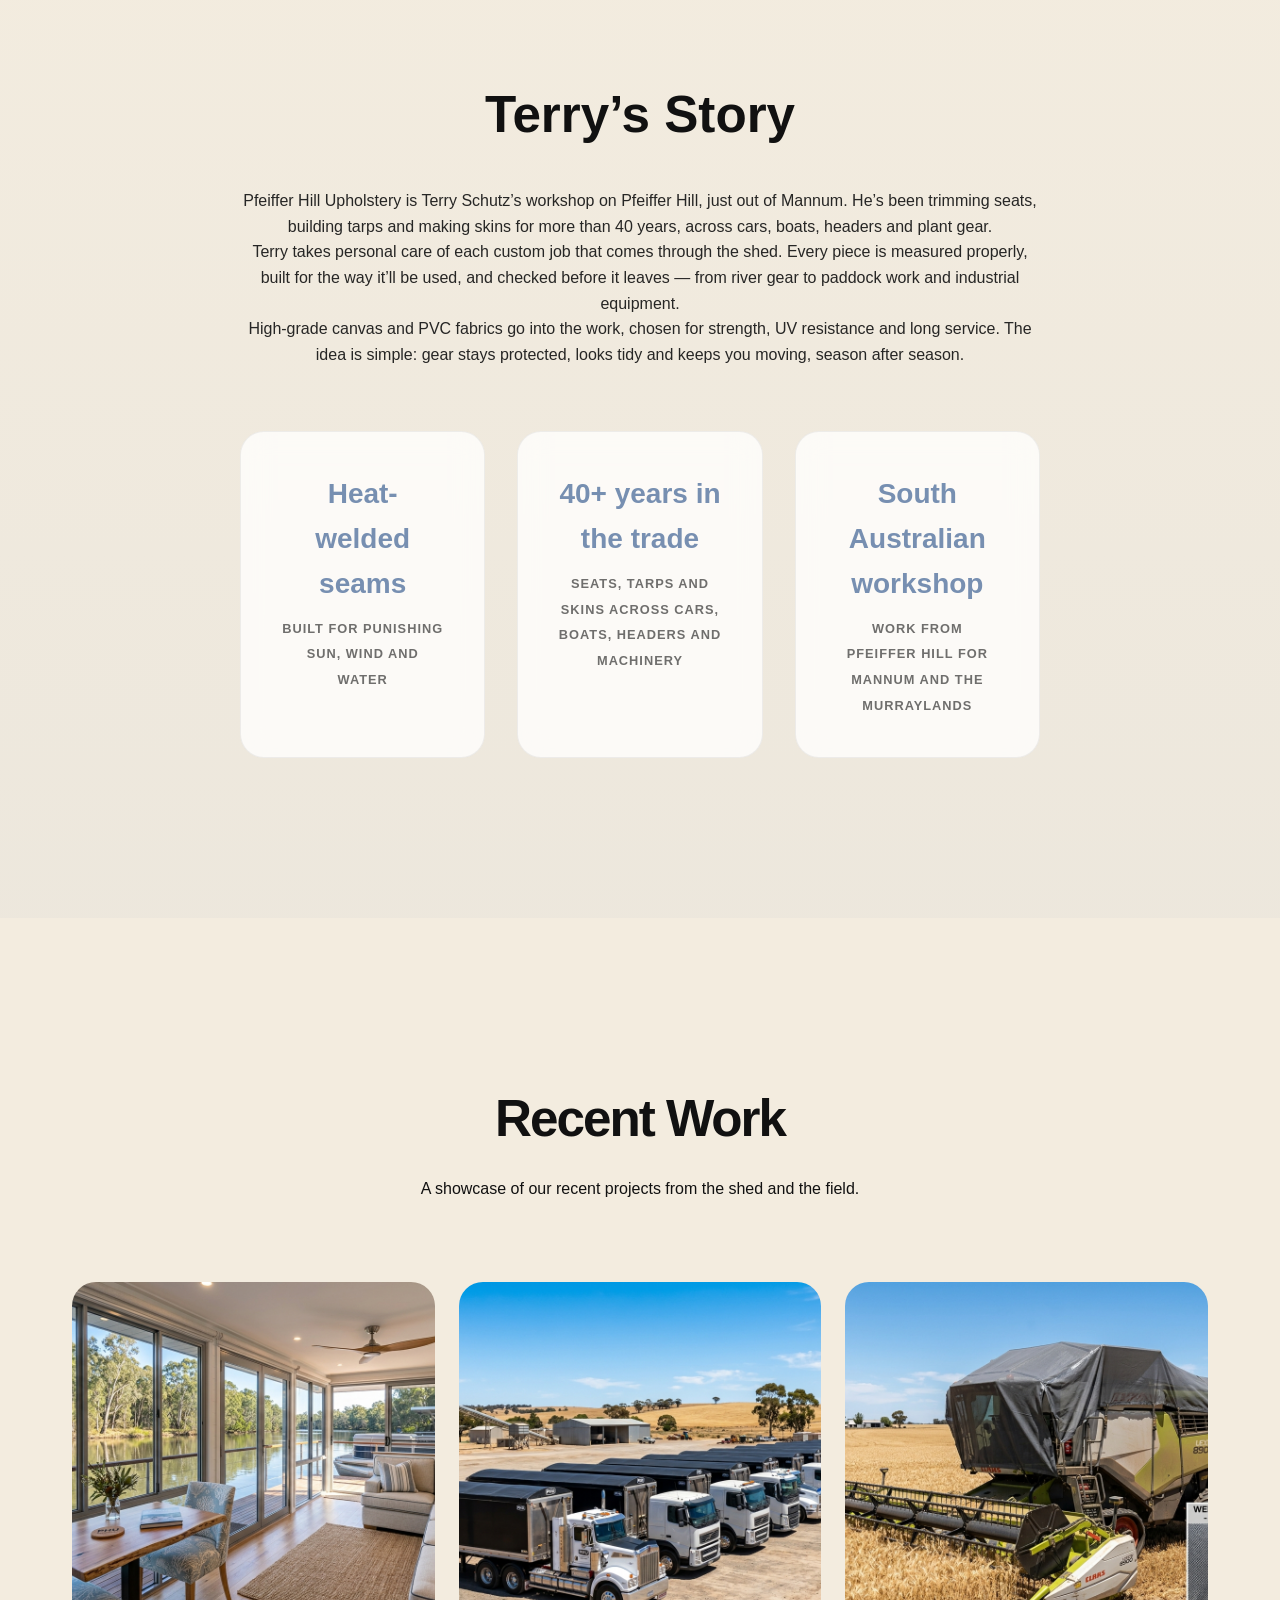
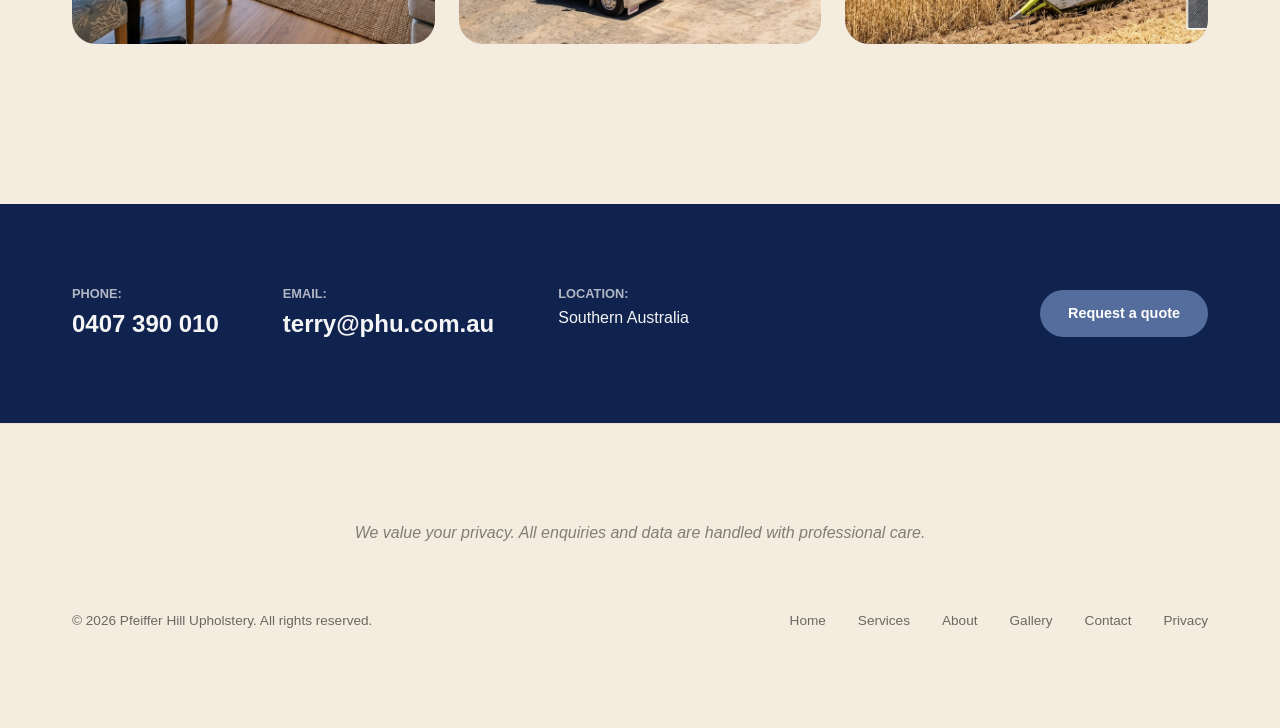
==== commit 9b214f2a: "Revise text content and structure in index.html Updated various text elements and improved content c" ====
--- a/index.html
+++ b/index.html
@@ -13,10 +13,6 @@
                 <img src="assets/phu-logo-header.png"
                      alt="Pfeiffer Hill Upholstery logo"
                      class="phu-logo-mark">
-                <div class="phu-logo-text-group">
-                    <span class="phu-logo-text">PHU</span>
-                    <span class="phu-logo-subtext">PFEIFFER HILL UPHOLSTERY</span>
-                </div>
             </div>
             <nav class="phu-nav">
                 <ul>
@@ -30,11 +26,10 @@
             <div class="phu-header-actions">
                 <button class="phu-theme-toggle" aria-label="Toggle theme">
                     <svg viewBox="0 0 24 24" width="20" height="20">
-                        <circle cx="12" cy="12" r="5" fill="currentColor"/>
-                        <path fill="currentColor" d="M12 1v2m0 18v2M4.22 4.22l1.42 1.42m12.72 12.72l1.42 1.42M1 12h2m18 0h2M4.22 19.78l1.42-1.42M18.36 5.64l1.42-1.42"/>
+                        <circle cx="12" cy="12" r="5" fill="currentColor"></circle>
+                        <path fill="currentColor" d="M12 1v2m0 18v2M4.22 4.22l1.42 1.42m12.72 12.72l1.42 1.42M1 12h2m18 0h2M4.22 19.78l1.42-1.42M18.36 5.64l1.42-1.42"></path>
                     </svg>
                 </button>
-                <a href="#contact" class="phu-btn phu-btn-primary">Request a quote</a>
             </div>
         </div>
     </header>
@@ -50,15 +45,16 @@
             <div class="phu-container">
                 <div class="phu-hero-content">
                     <h1 class="phu-hero-title">
-                        We cover <span class="phu-accent-text">everything.</span>
+                        Pfeiffer Hill Upholstery – We cover <span class="phu-accent-text">everything.</span>
                     </h1>
                     <p class="phu-hero-subtitle">
-                        Premium custom upholstery and protective covers crafted for the Southern Australian elements.
-                        From the river to the paddocks, we provide durability that lasts.
+                        Seats, tarps and skins built for hard work.
+                    </p>
+                    <p class="phu-hero-subtitle">
+                        Trusted by locals for over 40 years · Mannum and Murraylands auto, marine and farm work · Premium canvas and PVC fabrics, built to last.
                     </p>
                     <div class="phu-hero-ctas">
                         <a href="#contact" class="phu-btn phu-btn-lg phu-btn-primary">Request a quote</a>
-                        <a href="#services" class="phu-btn phu-btn-lg phu-btn-secondary">View services</a>
                     </div>
                     <div class="phu-call-area">
                         <a href="tel:0407390010" class="phu-call-link">
@@ -85,11 +81,20 @@
                             <h3>Auto Upholstery</h3>
                             <p>
                                 We restore interiors, repair seats, and craft custom race seating
-                                for all vehicle types.
-                            </p>
-                            <a href="#services" class="phu-link">Explore Auto Services</a>
-                        </div>
-                    </div>
+                                for all vehicle types. Work includes classic cars, European models,
+                                hot-rods and work utes where trim, comfort and wear matter.
+                                Full re-trims and tailored tonneau solutions complete the offering
+                                for vehicles that need a clean, consistent finish.
+                            </p>
+                            <p>
+                                “Back in 2018 Terry retrimmed the seats in our 1974 HQ Holden,
+                                then later sorted the interior on a 2012 Hilux farm ute. Both
+                                jobs still hold up — foam’s firm, stitching’s tidy, and we’re
+                                happy to throw them into daily use without babying them.”
+                            </p>
+                        </div>
+                    </div>
+
                     <div class="phu-service-card">
                         <div class="phu-service-img">
                             <img src="assets/phu-marine-service.png"
@@ -99,11 +104,21 @@
                             <h3>Marine &amp; Houseboats</h3>
                             <p>
                                 Our river and coastal work includes biminis, blinds, and covers
-                                built for the water.
-                            </p>
-                            <a href="#services" class="phu-link">Explore Marine Services</a>
-                        </div>
-                    </div>
+                                built for the water. We upholster ski boats, design boat and
+                                houseboat covers, and install biminis and blinds that make river
+                                life more comfortable in harsh sun and wind. Each cover is built
+                                around the way the vessel is used.
+                            </p>
+                            <p>
+                                “We replaced the cooked covers on our ski boat in 2021 and had
+                                Terry do new houseboat blinds last summer. The ski boat runs a
+                                late-90s Malibu; the houseboat sits on the Murray near Mannum.
+                                The new gear means cooler days, less glare and no wrestling with
+                                flapping canvas when the afternoon wind comes through.”
+                            </p>
+                        </div>
+                    </div>
+
                     <div class="phu-service-card">
                         <div class="phu-service-img">
                             <img src="assets/phu-tarps-service.png"
@@ -113,11 +128,20 @@
                             <h3>Tarps &amp; Agriculture</h3>
                             <p>
                                 Tough header tarps and agricultural covers designed
-                                for farm and paddock work.
-                            </p>
-                            <a href="#services" class="phu-link">Explore Tarps</a>
-                        </div>
-                    </div>
+                                for farm and paddock work. We make solutions that sit correctly
+                                on headers, trailers and augers, helping to protect grain, hay
+                                and machinery through busy seasons and storage periods. Canvas
+                                and mesh options can be tailored for specific loads and equipment.
+                            </p>
+                            <p>
+                                “Swapped to PHU header tarps before the 2020 harvest on our
+                                New Holland 9060 and added trailer covers the following season.
+                                Grain stays covered, the tarps sit properly on the machines,
+                                and we’re not patching rips halfway through a run anymore.”
+                            </p>
+                        </div>
+                    </div>
+
                     <div class="phu-service-card">
                         <div class="phu-service-img">
                             <img src="assets/phu-industrial-service.png"
@@ -126,10 +150,18 @@
                         <div class="phu-service-body">
                             <h3>Custom &amp; Industrial</h3>
                             <p>
-                                Heavy-duty covers for sheds, machinery,
-                                and industrial plant equipment.
-                            </p>
-                            <a href="#services" class="phu-link">Explore Industrial</a>
+                                Heavy-duty coverings for sheds, trailers, machinery,
+                                and industrial plant equipment. Screens, canopies, shades and
+                                one-off orders are shaped to suit site layouts and equipment
+                                dimensions so that gear stays protected and access remains practical.
+                            </p>
+                            <p>
+                                “In 2019 we had Terry build machinery covers for the workshop
+                                and a canopy for our twin-axle service trailer. The covers come
+                                off quickly when we need access, the trailer canopy handles dust,
+                                rain and highway trips, and the whole setup still looks neat
+                                pulling into jobs around the Murraylands.”
+                            </p>
                         </div>
                     </div>
                 </div>
@@ -140,24 +172,35 @@
             <div class="phu-container">
                 <div class="phu-about-grid">
                     <div class="phu-about-content">
-                        <h2>The PHU Story</h2>
+                        <h2>Terry’s Story</h2>
                         <p>
-                            Pfeiffer Hill Upholstery stands as a trusted name in Southern Australia.
-                            We bring over 40 years of trade experience to every project, ensuring
-                            local craftsmanship meets professional standards.
+                            Pfeiffer Hill Upholstery is Terry Schutz’s workshop on Pfeiffer Hill,
+                            just out of Mannum. He’s been trimming seats, building tarps and making
+                            skins for more than 40 years, across cars, boats, headers and plant gear.
+                        </p>
+                        <p>
+                            Terry takes personal care of each custom job that comes through the shed.
+                            Every piece is measured properly, built for the way it’ll be used, and
+                            checked before it leaves — from river gear to paddock work and industrial
+                            equipment.
+                        </p>
+                        <p>
+                            High-grade canvas and PVC fabrics go into the work, chosen for strength,
+                            UV resistance and long service. The idea is simple: gear stays protected,
+                            looks tidy and keeps you moving, season after season.
                         </p>
                         <div class="phu-trust-signals">
                             <div class="phu-trust-item">
-                                <span class="phu-trust-val">Welded, Not Stitched</span>
-                                <span class="phu-trust-label">Ultimate durability</span>
+                                <span class="phu-trust-val">Heat-welded seams</span>
+                                <span class="phu-trust-label">Built for punishing sun, wind and water</span>
                             </div>
                             <div class="phu-trust-item">
-                                <span class="phu-trust-val">40+ Years</span>
-                                <span class="phu-trust-label">In the trade</span>
+                                <span class="phu-trust-val">40+ years in the trade</span>
+                                <span class="phu-trust-label">Seats, tarps and skins across cars, boats, headers and machinery</span>
                             </div>
                             <div class="phu-trust-item">
-                                <span class="phu-trust-val">Local Roots</span>
-                                <span class="phu-trust-label">Southern Australia</span>
+                                <span class="phu-trust-val">South Australian workshop</span>
+                                <span class="phu-trust-label">Work from Pfeiffer Hill for Mannum and the Murraylands</span>
                             </div>
                         </div>
                     </div>
--- a/phu-styles.css
+++ b/phu-styles.css
@@ -86,11 +86,19 @@
   align-items: center;
 }
 
+/* Logo uses image in header */
 .phu-logo {
   display: flex;
-  flex-direction: column;
-}
-
+  align-items: center;
+}
+
+.phu-logo-mark {
+  height: 40px;     /* tweak this up/down to taste */
+  width: auto;
+  display: block;
+}
+
+/* Old text styles (not used now, safe to keep) */
 .phu-logo-text {
   font-size: 1.75rem;
   font-weight: 900;
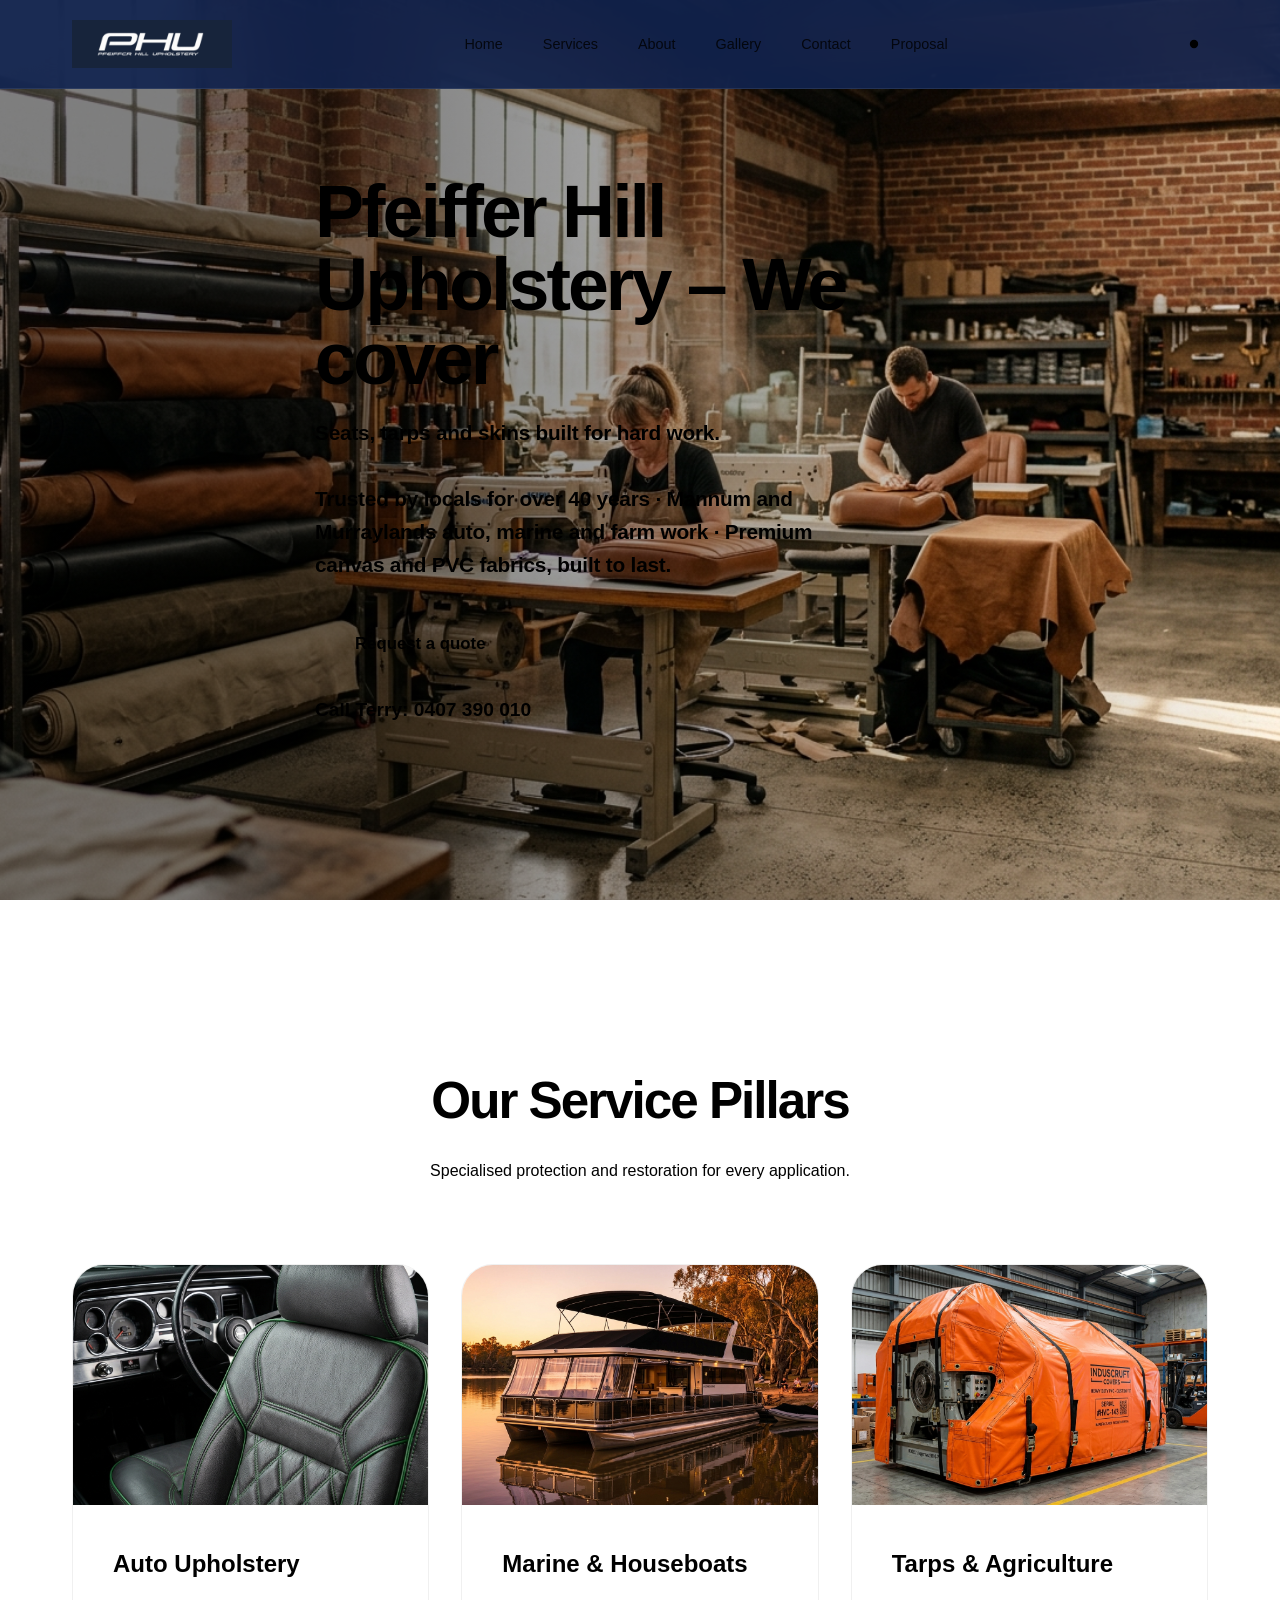
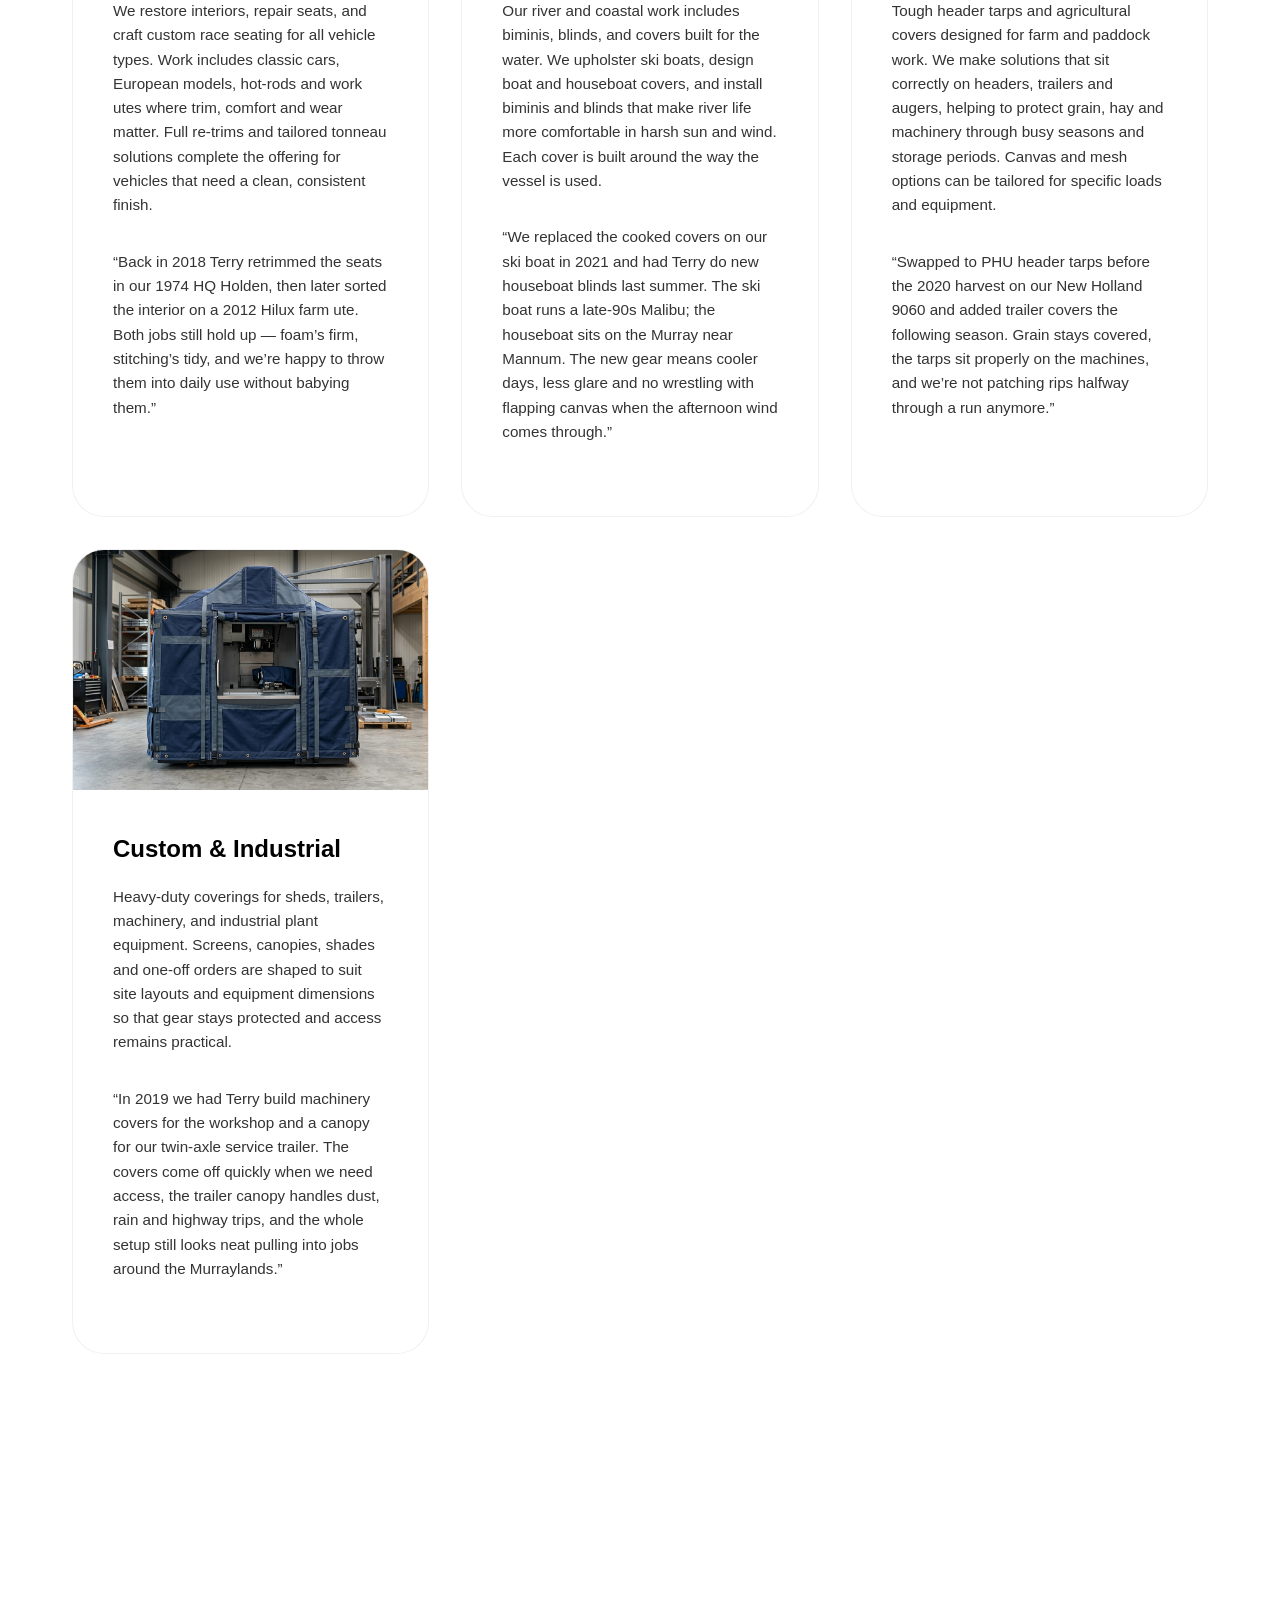
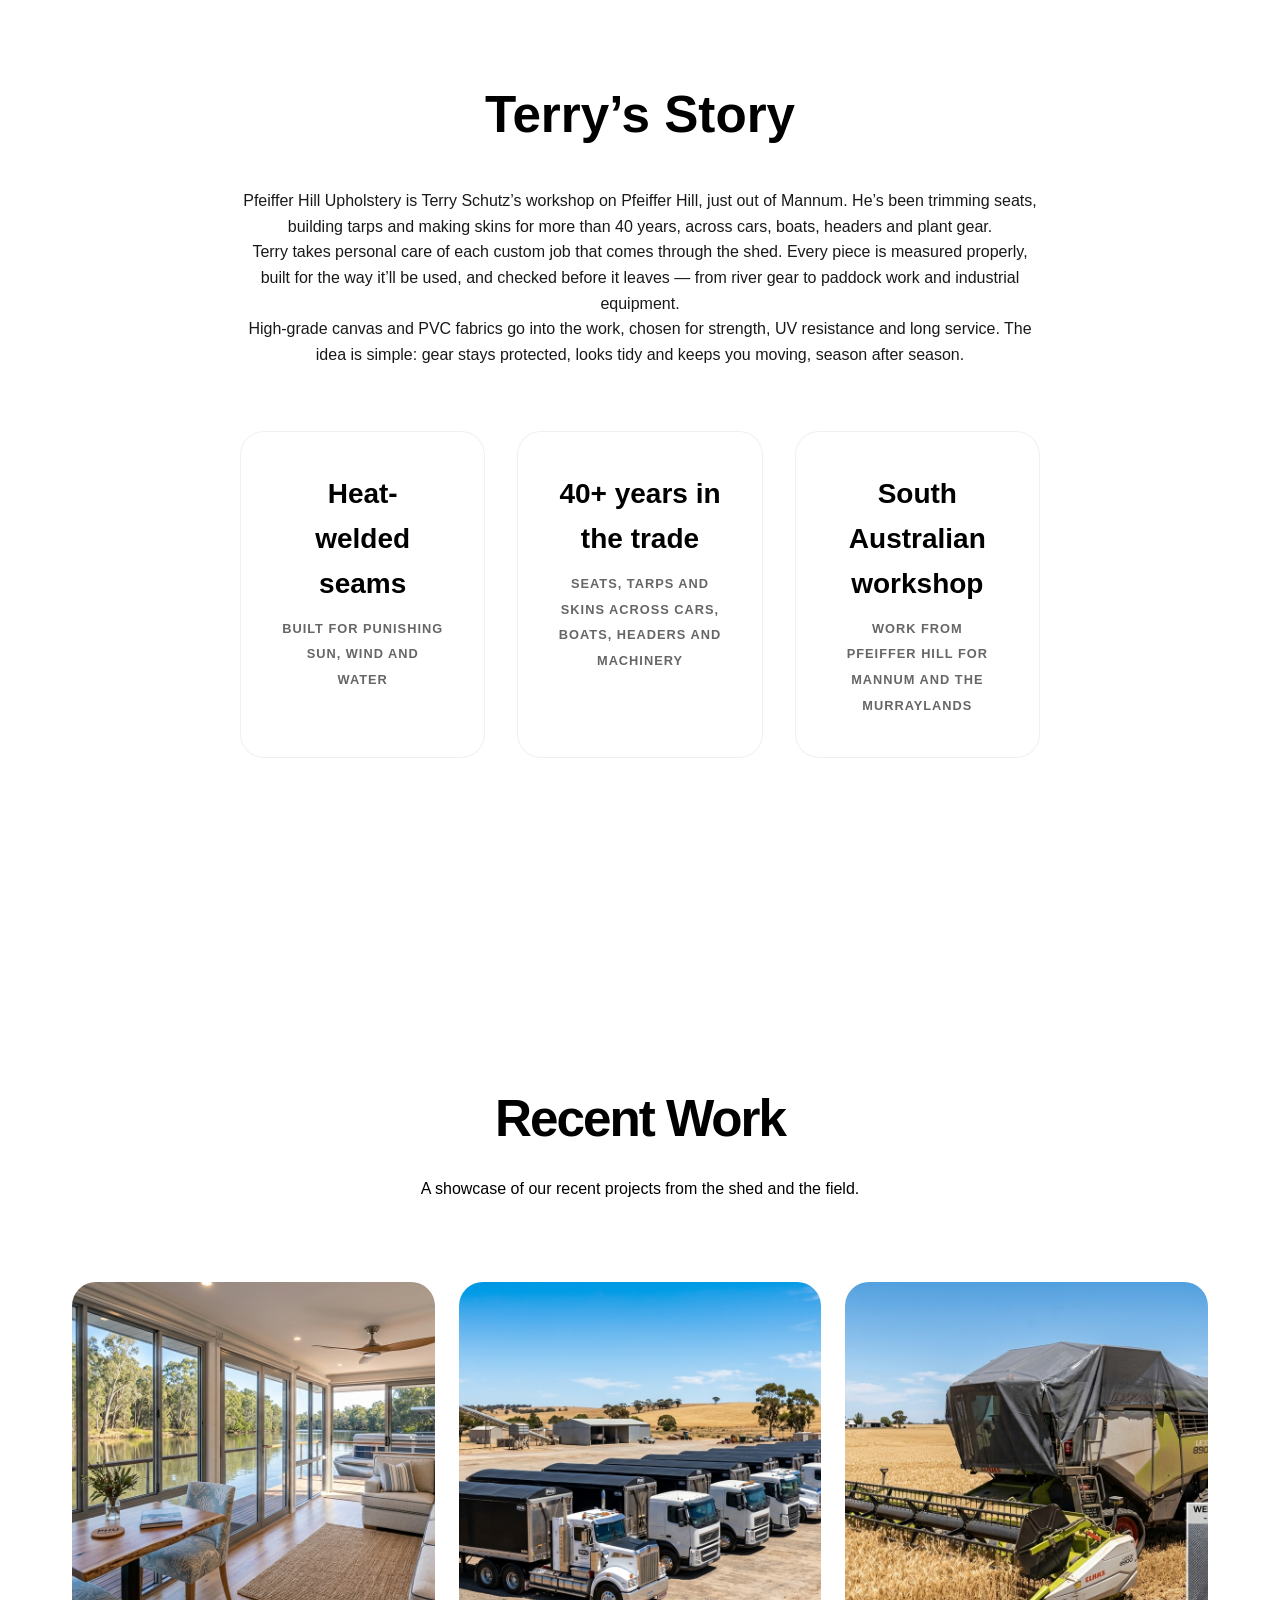
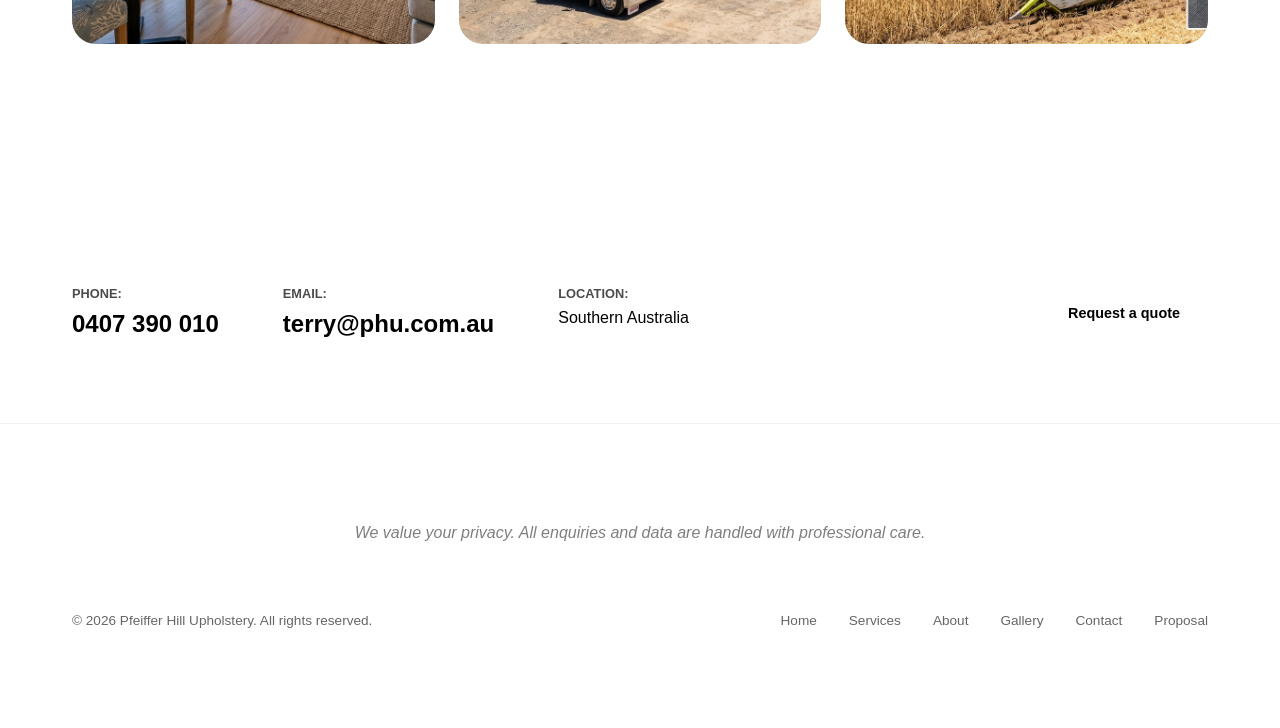
==== commit ff04b08b: "Add Proposal link to navigation and improve text layout Added a link to the Proposal page in the nav" ====
--- a/index.html
+++ b/index.html
@@ -21,6 +21,7 @@
                     <li><a href="#about">About</a></li>
                     <li><a href="#gallery">Gallery</a></li>
                     <li><a href="#contact">Contact</a></li>
+                    <li><a href="phu-proposal.html">Proposal</a></li>
                 </ul>
             </nav>
             <div class="phu-header-actions">
@@ -82,15 +83,15 @@
                             <p>
                                 We restore interiors, repair seats, and craft custom race seating
                                 for all vehicle types. Work includes classic cars, European models,
-                                hot-rods and work utes where trim, comfort and wear matter.
-                                Full re-trims and tailored tonneau solutions complete the offering
-                                for vehicles that need a clean, consistent finish.
-                            </p>
-                            <p>
-                                “Back in 2018 Terry retrimmed the seats in our 1974 HQ Holden,
-                                then later sorted the interior on a 2012 Hilux farm ute. Both
-                                jobs still hold up — foam’s firm, stitching’s tidy, and we’re
-                                happy to throw them into daily use without babying them.”
+                                hot-rods and work utes where trim, comfort and wear matter. Full
+                                re-trims and tailored tonneau solutions complete the offering for
+                                vehicles that need a clean, consistent finish.
+                            </p>
+                            <p>
+                                “Back in 2018 Terry retrimmed the seats in our 1974 HQ Holden, then
+                                later sorted the interior on a 2012 Hilux farm ute. Both jobs still
+                                hold up — foam’s firm, stitching’s tidy, and we’re happy to throw
+                                them into daily use without babying them.”
                             </p>
                         </div>
                     </div>
@@ -272,7 +273,7 @@
                     <a href="#about">About</a>
                     <a href="#gallery">Gallery</a>
                     <a href="#contact">Contact</a>
-                    <a href="#privacy">Privacy</a>
+                    <a href="phu-proposal.html">Proposal</a>
                 </nav>
             </div>
         </div>
--- a/phu-styles.css
+++ b/phu-styles.css
@@ -1,3 +1,4 @@
+```css
 /* PHU Premium 2026 UI - Neutral Glassmorphism */
 
 /* Brand + core palette */
@@ -86,34 +87,19 @@
   align-items: center;
 }
 
-/* Logo uses image in header */
+/* Logo: single image block */
 .phu-logo {
   display: flex;
   align-items: center;
 }
 
 .phu-logo-mark {
-  height: 40px;     /* tweak this up/down to taste */
+  height: 48px;   /* adjust once your 600x150 logo is in */
   width: auto;
   display: block;
 }
 
-/* Old text styles (not used now, safe to keep) */
-.phu-logo-text {
-  font-size: 1.75rem;
-  font-weight: 900;
-  letter-spacing: -1px;
-  line-height: 1;
-}
-
-.phu-logo-subtext {
-  font-size: 0.6rem;
-  font-weight: 700;
-  letter-spacing: 2px;
-  color: var(--phu-blue-soft);
-  margin-top: 2px;
-}
-
+/* Navigation */
 .phu-nav ul {
   display: flex;
   list-style: none;
@@ -134,6 +120,7 @@
   opacity: 1;
 }
 
+/* Header actions (theme toggle, future icons) */
 .phu-header-actions {
   display: flex;
   align-items: center;
@@ -258,7 +245,7 @@
   letter-spacing: -0.01em;
 }
 
-/* Hero CTAs: primary button + text link */
+/* Hero CTAs */
 .phu-hero-ctas {
   display: flex;
   align-items: center;
@@ -266,7 +253,7 @@
   margin-bottom: 1.2rem;
 }
 
-/* Call line: single, off-white, calmer weight */
+/* Call line */
 .phu-call-area {
   margin-top: 0.3rem;
 }
@@ -549,3 +536,4 @@
   .phu-hero-title { font-size: 3rem; }
   .phu-section { padding: 6rem 0; }
 }
+```
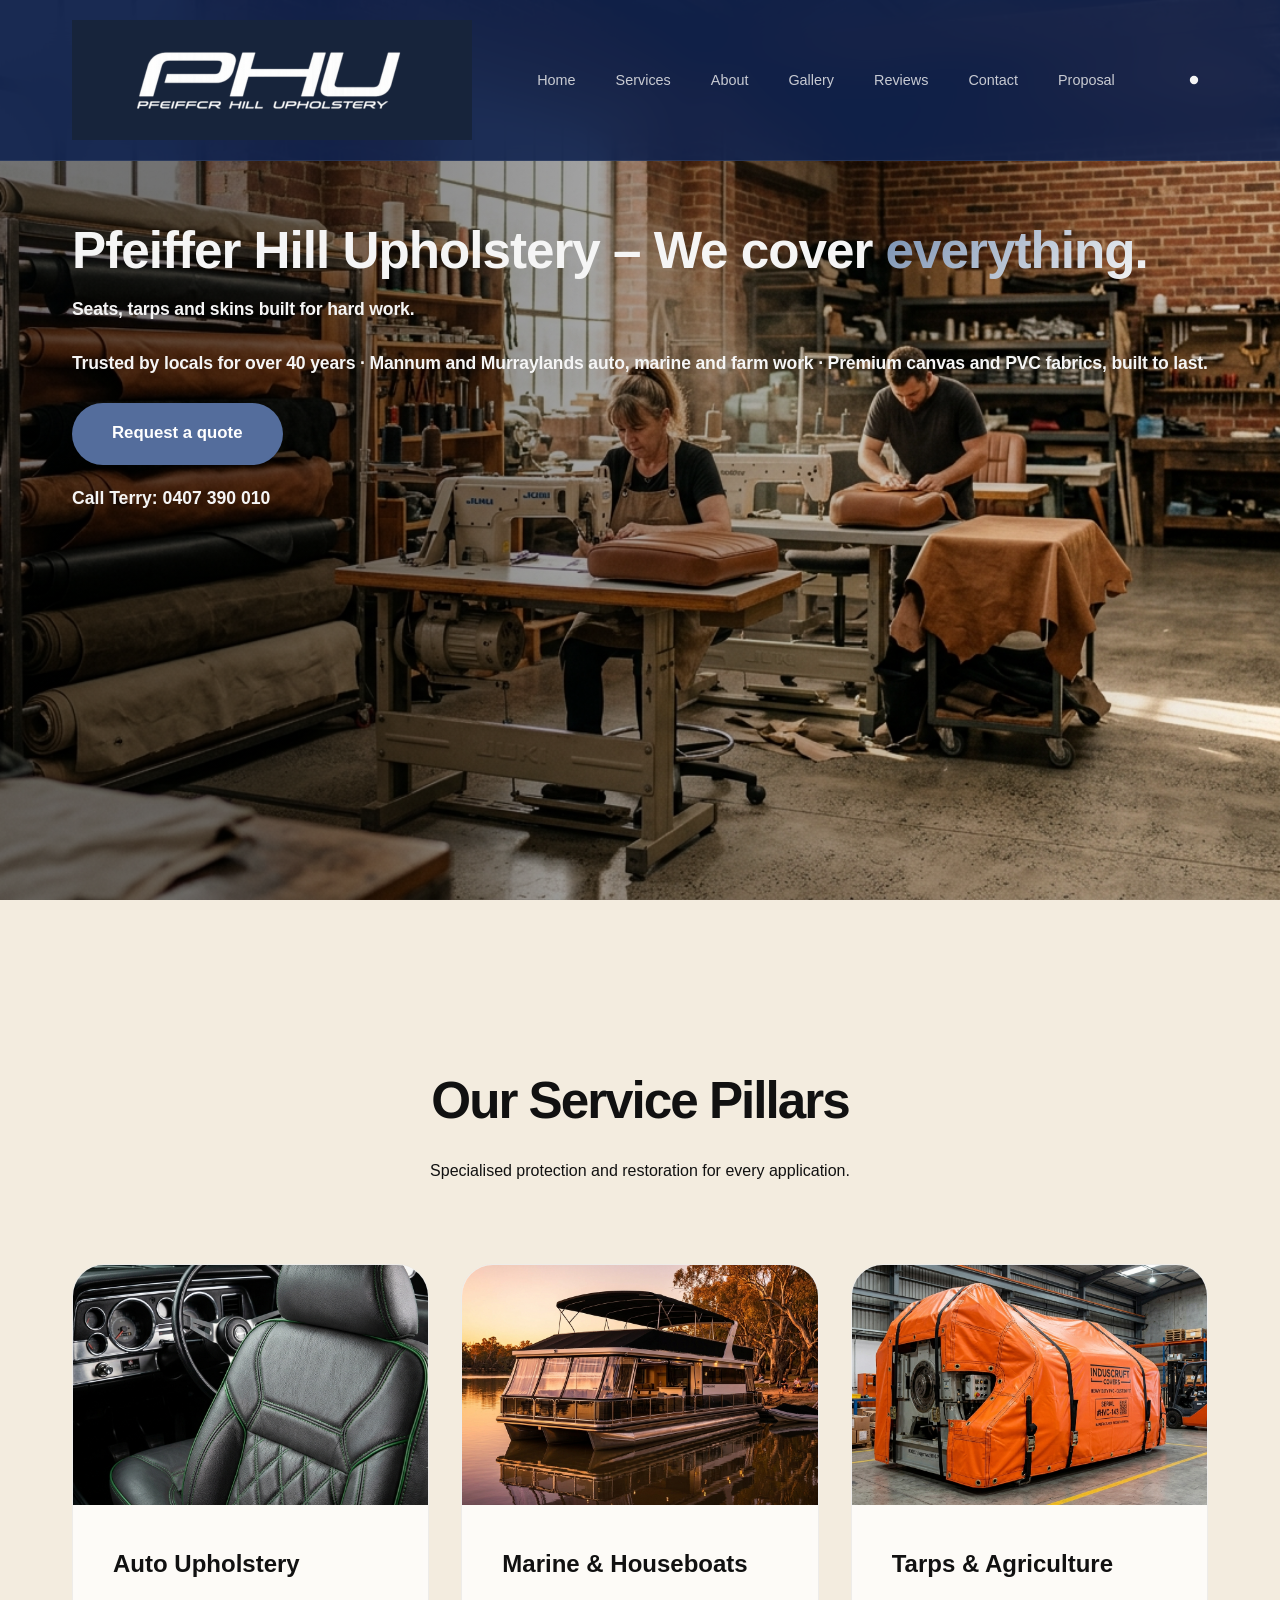
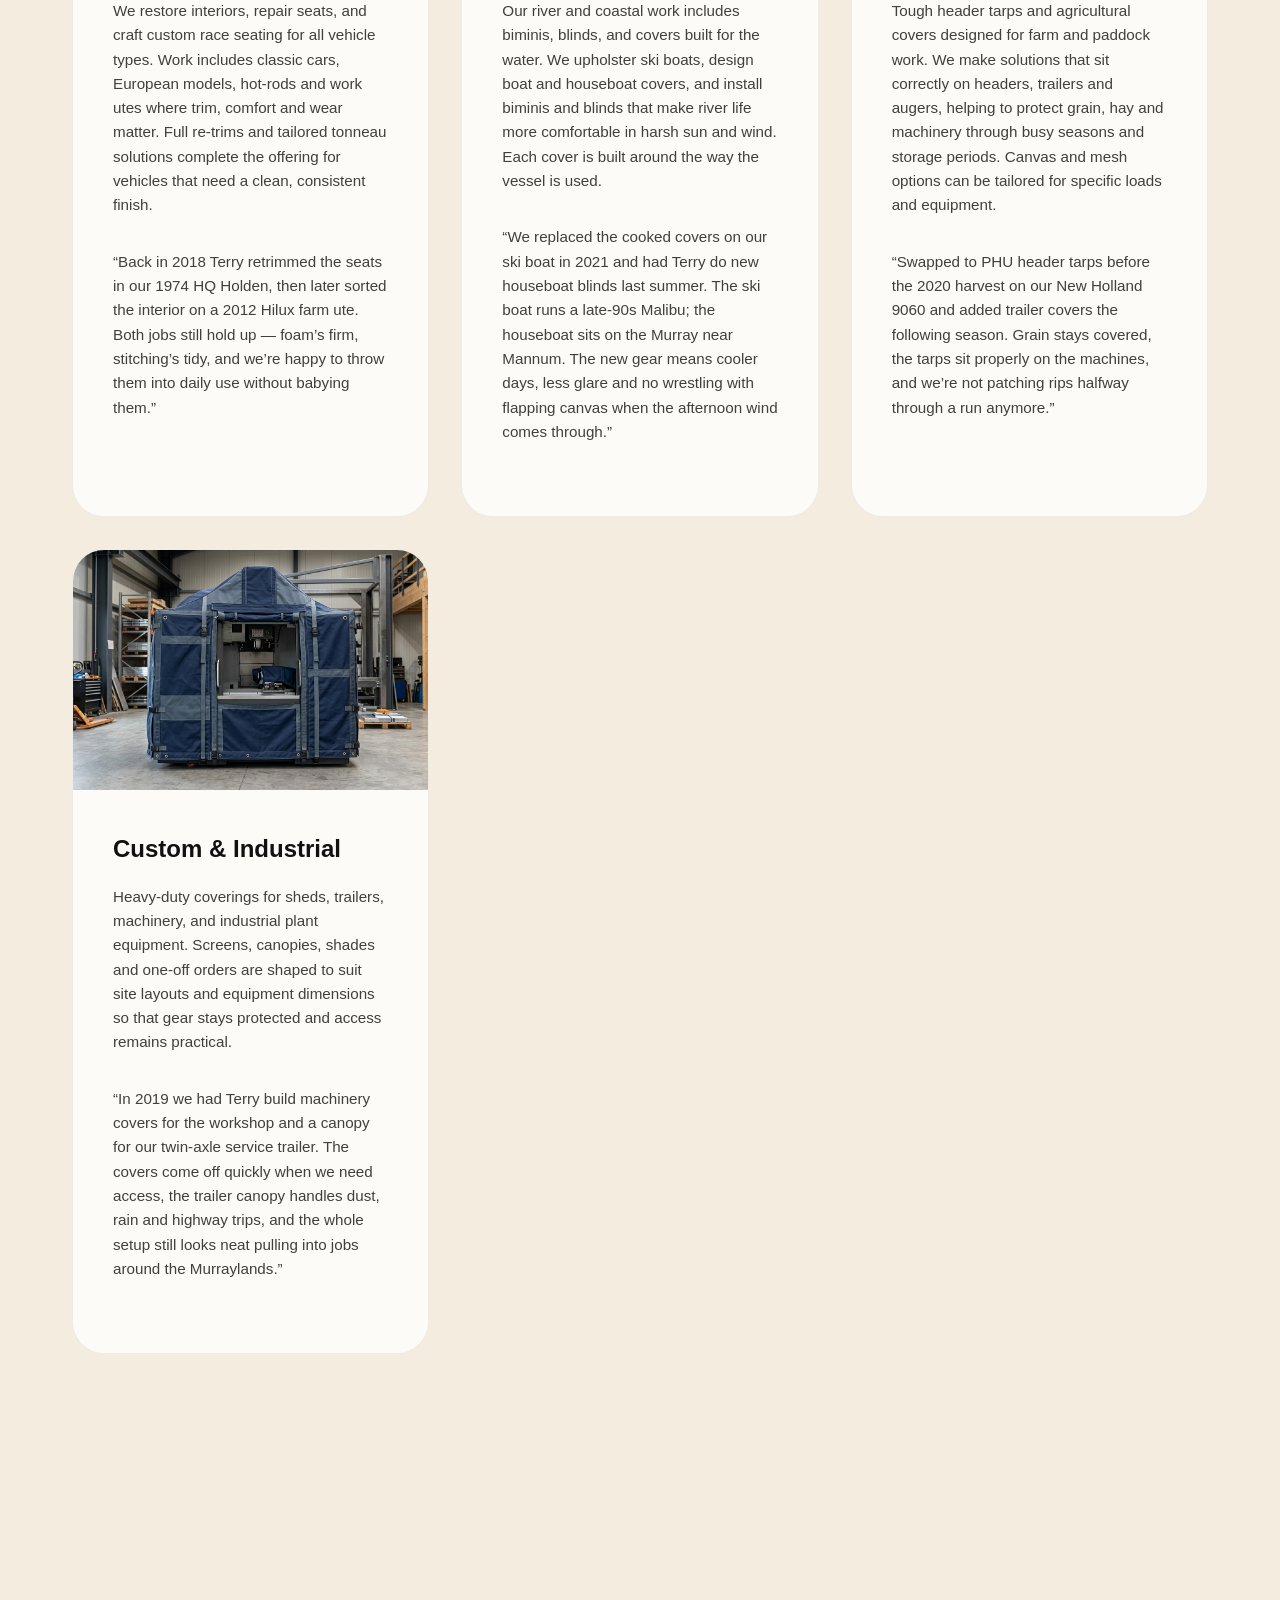
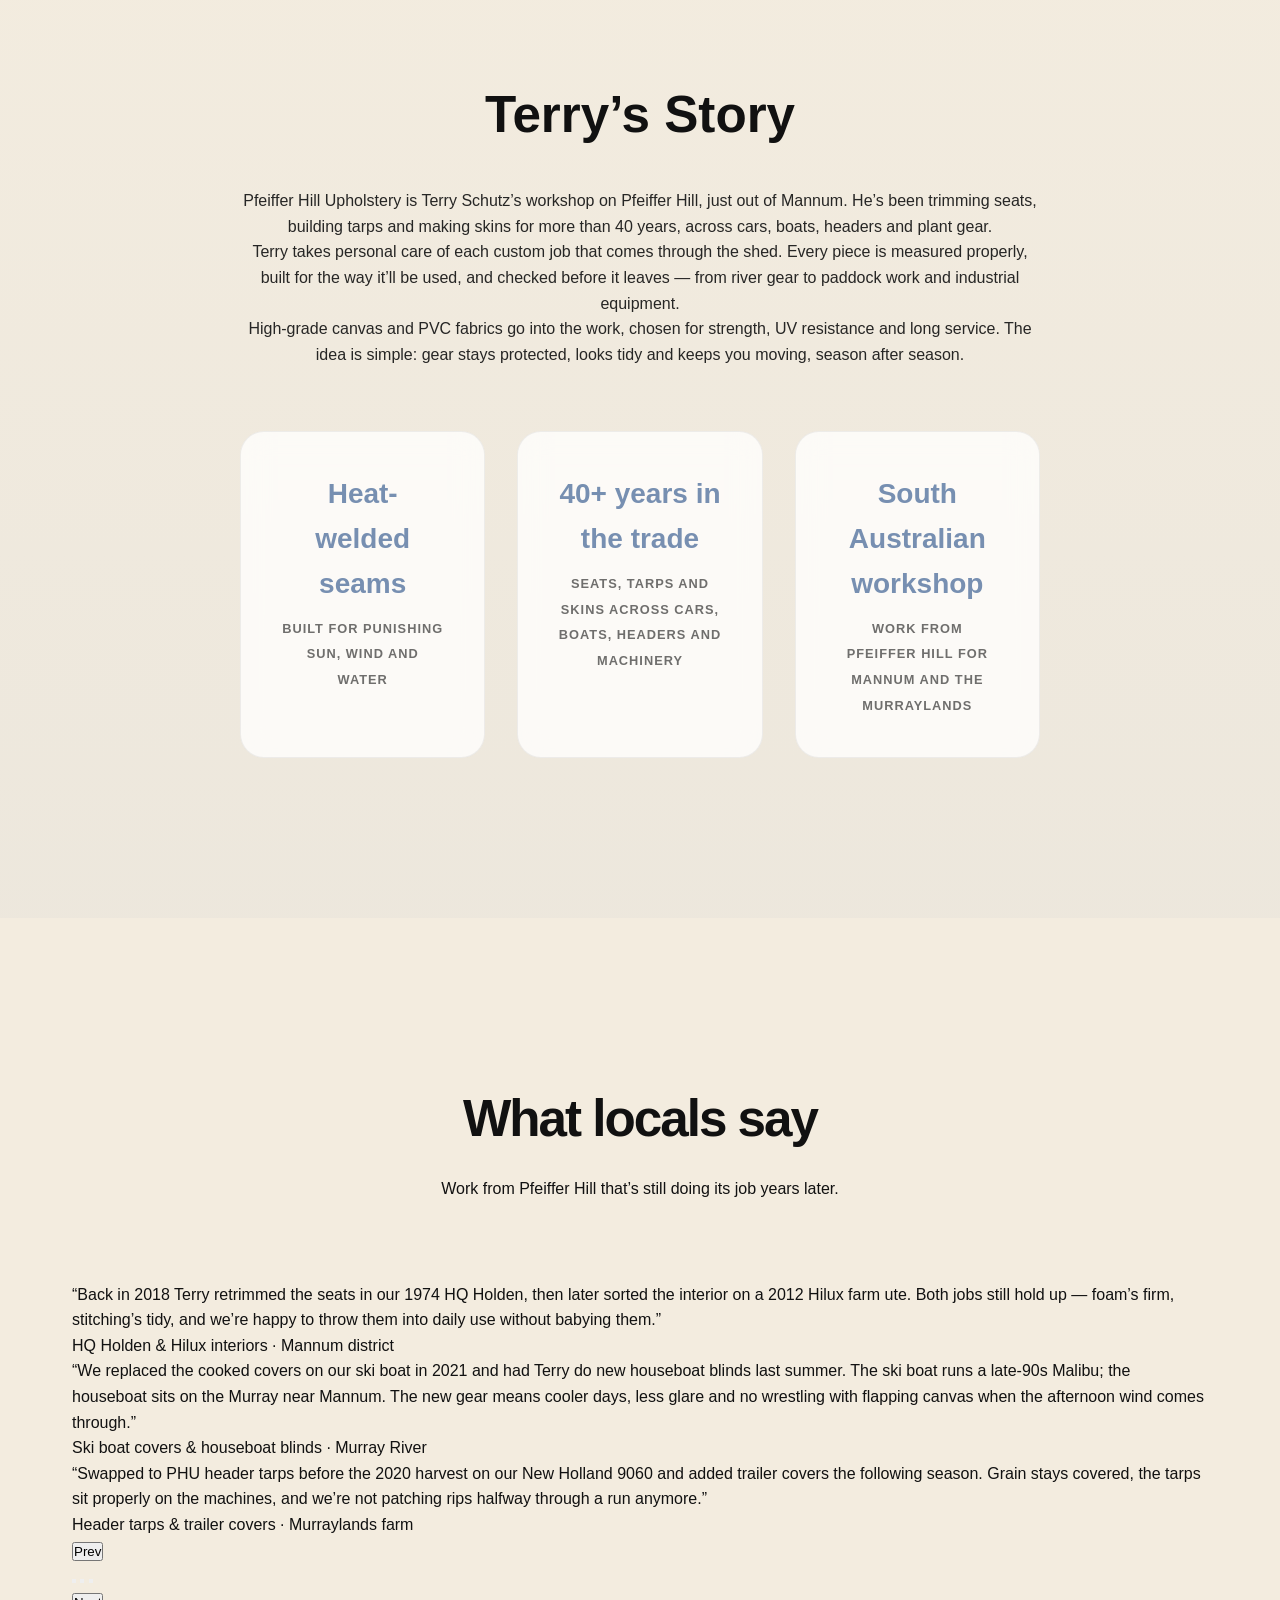
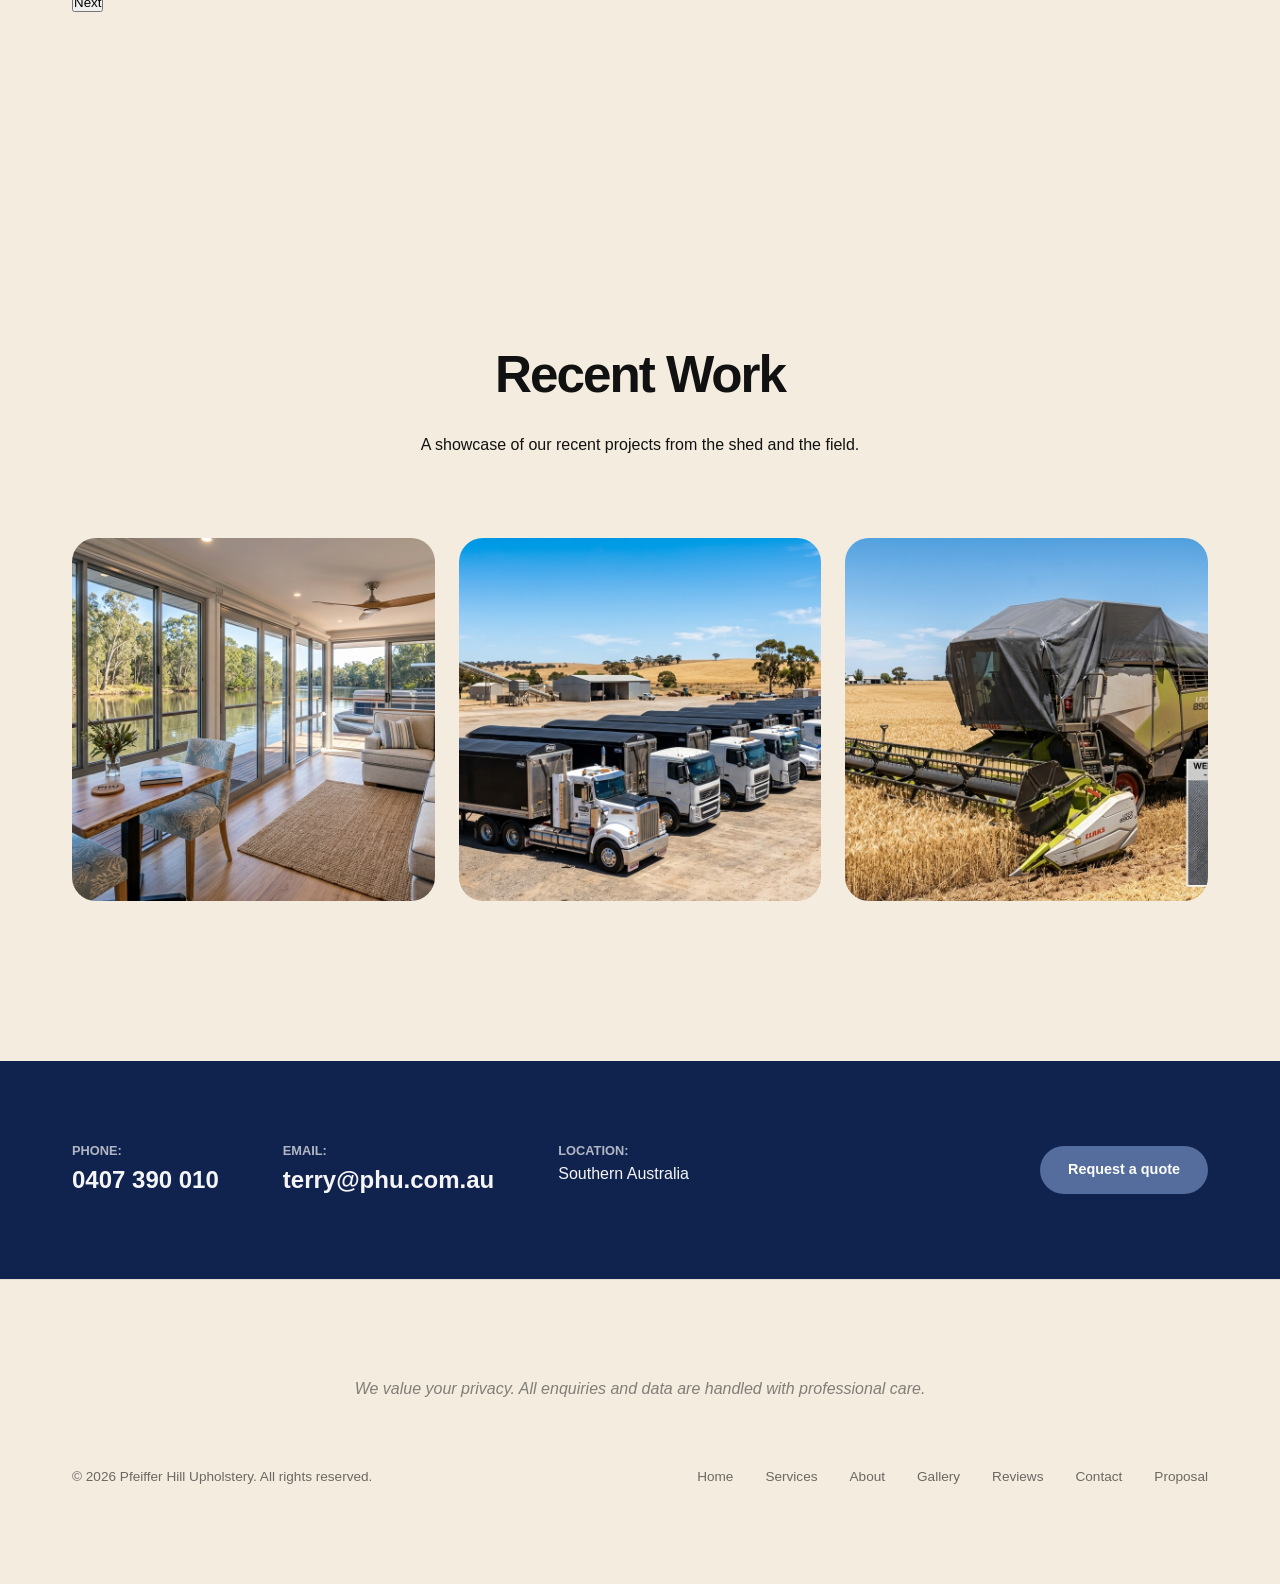
==== commit 8843b002: "Update index.html" ====
--- a/index.html
+++ b/index.html
@@ -1,282 +1,424 @@
 <!DOCTYPE html>
 <html lang="en">
 <head>
-    <meta charset="UTF-8">
-    <meta name="viewport" content="width=device-width, initial-scale=1.0">
-    <title>Pfeiffer Hill Upholstery | We Cover Everything</title>
-    <link rel="stylesheet" href="phu-styles.css">
+  <meta charset="UTF-8">
+  <meta name="viewport" content="width=device-width, initial-scale=1.0">
+  <title>Pfeiffer Hill Upholstery | We Cover Everything</title>
+  <link rel="stylesheet" href="phu-styles.css">
 </head>
 <body>
-    <header class="phu-header">
-        <div class="phu-container">
-            <div class="phu-logo">
-                <img src="assets/phu-logo-header.png"
-                     alt="Pfeiffer Hill Upholstery logo"
-                     class="phu-logo-mark">
-            </div>
-            <nav class="phu-nav">
-                <ul>
-                    <li><a href="#home">Home</a></li>
-                    <li><a href="#services">Services</a></li>
-                    <li><a href="#about">About</a></li>
-                    <li><a href="#gallery">Gallery</a></li>
-                    <li><a href="#contact">Contact</a></li>
-                    <li><a href="phu-proposal.html">Proposal</a></li>
-                </ul>
-            </nav>
-            <div class="phu-header-actions">
-                <button class="phu-theme-toggle" aria-label="Toggle theme">
-                    <svg viewBox="0 0 24 24" width="20" height="20">
-                        <circle cx="12" cy="12" r="5" fill="currentColor"></circle>
-                        <path fill="currentColor" d="M12 1v2m0 18v2M4.22 4.22l1.42 1.42m12.72 12.72l1.42 1.42M1 12h2m18 0h2M4.22 19.78l1.42-1.42M18.36 5.64l1.42-1.42"></path>
-                    </svg>
-                </button>
-            </div>
-        </div>
-    </header>
-
-    <main>
-        <section id="home" class="phu-hero">
-            <div class="phu-hero-visual">
-                <img src="assets/phu-hero-bg.png"
-                     alt="High-end custom upholstery workshop background"
-                     class="phu-hero-img">
-                <div class="phu-hero-overlay"></div>
-            </div>
-            <div class="phu-container">
-                <div class="phu-hero-content">
-                    <h1 class="phu-hero-title">
-                        Pfeiffer Hill Upholstery – We cover <span class="phu-accent-text">everything.</span>
-                    </h1>
-                    <p class="phu-hero-subtitle">
-                        Seats, tarps and skins built for hard work.
-                    </p>
-                    <p class="phu-hero-subtitle">
-                        Trusted by locals for over 40 years · Mannum and Murraylands auto, marine and farm work · Premium canvas and PVC fabrics, built to last.
-                    </p>
-                    <div class="phu-hero-ctas">
-                        <a href="#contact" class="phu-btn phu-btn-lg phu-btn-primary">Request a quote</a>
-                    </div>
-                    <div class="phu-call-area">
-                        <a href="tel:0407390010" class="phu-call-link">
-                            <span class="phu-call-number">Call Terry: 0407 390 010</span>
-                        </a>
-                    </div>
-                </div>
-            </div>
-        </section>
-
-        <section id="services" class="phu-section phu-services">
-            <div class="phu-container">
-                <div class="phu-section-header">
-                    <h2>Our Service Pillars</h2>
-                    <p>Specialised protection and restoration for every application.</p>
-                </div>
-                <div class="phu-services-grid">
-                    <div class="phu-service-card">
-                        <div class="phu-service-img">
-                            <img src="assets/phu-auto-service.png"
-                                 alt="Premium auto upholstery and seat repairs">
-                        </div>
-                        <div class="phu-service-body">
-                            <h3>Auto Upholstery</h3>
-                            <p>
-                                We restore interiors, repair seats, and craft custom race seating
-                                for all vehicle types. Work includes classic cars, European models,
-                                hot-rods and work utes where trim, comfort and wear matter. Full
-                                re-trims and tailored tonneau solutions complete the offering for
-                                vehicles that need a clean, consistent finish.
-                            </p>
-                            <p>
-                                “Back in 2018 Terry retrimmed the seats in our 1974 HQ Holden, then
-                                later sorted the interior on a 2012 Hilux farm ute. Both jobs still
-                                hold up — foam’s firm, stitching’s tidy, and we’re happy to throw
-                                them into daily use without babying them.”
-                            </p>
-                        </div>
-                    </div>
-
-                    <div class="phu-service-card">
-                        <div class="phu-service-img">
-                            <img src="assets/phu-marine-service.png"
-                                 alt="Marine upholstery, biminis and houseboat blinds">
-                        </div>
-                        <div class="phu-service-body">
-                            <h3>Marine &amp; Houseboats</h3>
-                            <p>
-                                Our river and coastal work includes biminis, blinds, and covers
-                                built for the water. We upholster ski boats, design boat and
-                                houseboat covers, and install biminis and blinds that make river
-                                life more comfortable in harsh sun and wind. Each cover is built
-                                around the way the vessel is used.
-                            </p>
-                            <p>
-                                “We replaced the cooked covers on our ski boat in 2021 and had
-                                Terry do new houseboat blinds last summer. The ski boat runs a
-                                late-90s Malibu; the houseboat sits on the Murray near Mannum.
-                                The new gear means cooler days, less glare and no wrestling with
-                                flapping canvas when the afternoon wind comes through.”
-                            </p>
-                        </div>
-                    </div>
-
-                    <div class="phu-service-card">
-                        <div class="phu-service-img">
-                            <img src="assets/phu-tarps-service.png"
-                                 alt="Heavy duty truck tarps and agricultural covers">
-                        </div>
-                        <div class="phu-service-body">
-                            <h3>Tarps &amp; Agriculture</h3>
-                            <p>
-                                Tough header tarps and agricultural covers designed
-                                for farm and paddock work. We make solutions that sit correctly
-                                on headers, trailers and augers, helping to protect grain, hay
-                                and machinery through busy seasons and storage periods. Canvas
-                                and mesh options can be tailored for specific loads and equipment.
-                            </p>
-                            <p>
-                                “Swapped to PHU header tarps before the 2020 harvest on our
-                                New Holland 9060 and added trailer covers the following season.
-                                Grain stays covered, the tarps sit properly on the machines,
-                                and we’re not patching rips halfway through a run anymore.”
-                            </p>
-                        </div>
-                    </div>
-
-                    <div class="phu-service-card">
-                        <div class="phu-service-img">
-                            <img src="assets/phu-industrial-service.png"
-                                 alt="Custom industrial and commercial machinery covers">
-                        </div>
-                        <div class="phu-service-body">
-                            <h3>Custom &amp; Industrial</h3>
-                            <p>
-                                Heavy-duty coverings for sheds, trailers, machinery,
-                                and industrial plant equipment. Screens, canopies, shades and
-                                one-off orders are shaped to suit site layouts and equipment
-                                dimensions so that gear stays protected and access remains practical.
-                            </p>
-                            <p>
-                                “In 2019 we had Terry build machinery covers for the workshop
-                                and a canopy for our twin-axle service trailer. The covers come
-                                off quickly when we need access, the trailer canopy handles dust,
-                                rain and highway trips, and the whole setup still looks neat
-                                pulling into jobs around the Murraylands.”
-                            </p>
-                        </div>
-                    </div>
-                </div>
-            </div>
-        </section>
-
-        <section id="about" class="phu-section phu-about">
-            <div class="phu-container">
-                <div class="phu-about-grid">
-                    <div class="phu-about-content">
-                        <h2>Terry’s Story</h2>
-                        <p>
-                            Pfeiffer Hill Upholstery is Terry Schutz’s workshop on Pfeiffer Hill,
-                            just out of Mannum. He’s been trimming seats, building tarps and making
-                            skins for more than 40 years, across cars, boats, headers and plant gear.
-                        </p>
-                        <p>
-                            Terry takes personal care of each custom job that comes through the shed.
-                            Every piece is measured properly, built for the way it’ll be used, and
-                            checked before it leaves — from river gear to paddock work and industrial
-                            equipment.
-                        </p>
-                        <p>
-                            High-grade canvas and PVC fabrics go into the work, chosen for strength,
-                            UV resistance and long service. The idea is simple: gear stays protected,
-                            looks tidy and keeps you moving, season after season.
-                        </p>
-                        <div class="phu-trust-signals">
-                            <div class="phu-trust-item">
-                                <span class="phu-trust-val">Heat-welded seams</span>
-                                <span class="phu-trust-label">Built for punishing sun, wind and water</span>
-                            </div>
-                            <div class="phu-trust-item">
-                                <span class="phu-trust-val">40+ years in the trade</span>
-                                <span class="phu-trust-label">Seats, tarps and skins across cars, boats, headers and machinery</span>
-                            </div>
-                            <div class="phu-trust-item">
-                                <span class="phu-trust-val">South Australian workshop</span>
-                                <span class="phu-trust-label">Work from Pfeiffer Hill for Mannum and the Murraylands</span>
-                            </div>
-                        </div>
-                    </div>
-                </div>
-            </div>
-        </section>
-
-        <section id="gallery" class="phu-section phu-gallery">
-            <div class="phu-container">
-                <div class="phu-section-header">
-                    <h2>Recent Work</h2>
-                    <p>A showcase of our recent projects from the shed and the field.</p>
-                </div>
-                <div class="phu-gallery-grid">
-                    <figure class="phu-gallery-item">
-                        <img src="assets/phu-gallery-1.png"
-                             alt="Custom classic car interior re-trim project">
-                        <figcaption>Classic Auto Re-trim</figcaption>
-                    </figure>
-                    <figure class="phu-gallery-item">
-                        <img src="assets/phu-gallery-2.png"
-                             alt="Heavy duty header tarp installation for agriculture">
-                        <figcaption>Header Tarp Installation</figcaption>
-                    </figure>
-                    <figure class="phu-gallery-item">
-                        <img src="assets/phu-gallery-3.png"
-                             alt="Custom houseboat bimini and protective blinds">
-                        <figcaption>Houseboat Bimini &amp; Blinds</figcaption>
-                    </figure>
-                </div>
-            </div>
-        </section>
-
-        <section id="contact" class="phu-contact-strip">
-            <div class="phu-container">
-                <div class="phu-contact-content">
-                    <div class="phu-contact-info">
-                        <div class="phu-contact-item">
-                            <strong>Phone:</strong>
-                            <a href="tel:0407390010">0407 390 010</a>
-                        </div>
-                        <div class="phu-contact-item">
-                            <strong>Email:</strong>
-                            <a href="mailto:terry@phu.com.au">terry@phu.com.au</a>
-                        </div>
-                        <div class="phu-contact-item">
-                            <strong>Location:</strong>
-                            Southern Australia
-                        </div>
-                    </div>
-                    <div class="phu-contact-cta">
-                        <a href="#contact" class="phu-btn phu-btn-primary">Request a quote</a>
-                    </div>
-                </div>
-            </div>
-        </section>
-    </main>
-
-    <footer class="phu-footer">
-        <div class="phu-container">
-            <p class="phu-privacy-line">
-                We value your privacy. All enquiries and data are handled with professional care.
+  <header class="phu-header">
+    <div class="phu-container">
+      <div class="phu-logo">
+        <img src="assets/phu-logo-header.png"
+             alt="Pfeiffer Hill Upholstery logo"
+             class="phu-logo-mark">
+      </div>
+      <nav class="phu-nav">
+        <ul>
+          <li><a href="#home">Home</a></li>
+          <li><a href="#services">Services</a></li>
+          <li><a href="#about">About</a></li>
+          <li><a href="#gallery">Gallery</a></li>
+          <li><a href="#reviews">Reviews</a></li>
+          <li><a href="#contact">Contact</a></li>
+          <li><a href="phu-proposal.html">Proposal</a></li>
+        </ul>
+      </nav>
+      <div class="phu-header-actions">
+        <button class="phu-theme-toggle" aria-label="Toggle theme">
+          <svg viewBox="0 0 24 24" width="20" height="20">
+            <circle cx="12" cy="12" r="5" fill="currentColor"></circle>
+            <path fill="currentColor" d="M12 1v2m0 18v2M4.22 4.22l1.42 1.42m12.72 12.72l1.42 1.42M1 12h2m18 0h2M4.22 19.78l1.42-1.42M18.36 5.64l1.42-1.42"></path>
+          </svg>
+        </button>
+      </div>
+    </div>
+  </header>
+
+  <main>
+    <!-- Hero -->
+    <section id="home" class="phu-hero">
+      <div class="phu-hero-visual">
+        <img src="assets/phu-hero-bg.png"
+             alt="High-end custom upholstery workshop background"
+             class="phu-hero-img">
+        <div class="phu-hero-overlay"></div>
+      </div>
+      <div class="phu-container">
+        <div class="phu-hero-content">
+          <h1 class="phu-hero-title">
+            Pfeiffer Hill Upholstery – We cover <span class="phu-accent-text">everything.</span>
+          </h1>
+          <p class="phu-hero-subtitle">
+            Seats, tarps and skins built for hard work.
+          </p>
+          <p class="phu-hero-subtitle">
+            Trusted by locals for over 40 years · Mannum and Murraylands auto, marine and farm work · Premium canvas and PVC fabrics, built to last.
+          </p>
+          <div class="phu-hero-ctas">
+            <a href="#contact" class="phu-btn phu-btn-lg phu-btn-primary">Request a quote</a>
+          </div>
+          <div class="phu-call-area">
+            <a href="tel:0407390010" class="phu-call-link">
+              <span class="phu-call-number">Call Terry: 0407 390 010</span>
+            </a>
+          </div>
+        </div>
+      </div>
+    </section>
+
+    <!-- Services -->
+    <section id="services" class="phu-section phu-services">
+      <div class="phu-container">
+        <div class="phu-section-header">
+          <h2>Our Service Pillars</h2>
+          <p>Specialised protection and restoration for every application.</p>
+        </div>
+        <div class="phu-services-grid">
+          <div class="phu-service-card">
+            <div class="phu-service-img">
+              <img src="assets/phu-auto-service.png"
+                   alt="Premium auto upholstery and seat repairs">
+            </div>
+            <div class="phu-service-body">
+              <h3>Auto Upholstery</h3>
+              <p>
+                We restore interiors, repair seats, and craft custom race seating
+                for all vehicle types. Work includes classic cars, European models,
+                hot-rods and work utes where trim, comfort and wear matter. Full
+                re-trims and tailored tonneau solutions complete the offering for
+                vehicles that need a clean, consistent finish.
+              </p>
+              <p>
+                “Back in 2018 Terry retrimmed the seats in our 1974 HQ Holden, then
+                later sorted the interior on a 2012 Hilux farm ute. Both jobs still
+                hold up — foam’s firm, stitching’s tidy, and we’re happy to throw
+                them into daily use without babying them.”
+              </p>
+            </div>
+          </div>
+
+          <div class="phu-service-card">
+            <div class="phu-service-img">
+              <img src="assets/phu-marine-service.png"
+                   alt="Marine upholstery, biminis and houseboat blinds">
+            </div>
+            <div class="phu-service-body">
+              <h3>Marine &amp; Houseboats</h3>
+              <p>
+                Our river and coastal work includes biminis, blinds, and covers
+                built for the water. We upholster ski boats, design boat and
+                houseboat covers, and install biminis and blinds that make river
+                life more comfortable in harsh sun and wind. Each cover is built
+                around the way the vessel is used.
+              </p>
+              <p>
+                “We replaced the cooked covers on our ski boat in 2021 and had
+                Terry do new houseboat blinds last summer. The ski boat runs a
+                late‑90s Malibu; the houseboat sits on the Murray near Mannum.
+                The new gear means cooler days, less glare and no wrestling with
+                flapping canvas when the afternoon wind comes through.”
+              </p>
+            </div>
+          </div>
+
+          <div class="phu-service-card">
+            <div class="phu-service-img">
+              <img src="assets/phu-tarps-service.png"
+                   alt="Heavy duty truck tarps and agricultural covers">
+            </div>
+            <div class="phu-service-body">
+              <h3>Tarps &amp; Agriculture</h3>
+              <p>
+                Tough header tarps and agricultural covers designed
+                for farm and paddock work. We make solutions that sit correctly
+                on headers, trailers and augers, helping to protect grain, hay
+                and machinery through busy seasons and storage periods. Canvas
+                and mesh options can be tailored for specific loads and equipment.
+              </p>
+              <p>
+                “Swapped to PHU header tarps before the 2020 harvest on our
+                New Holland 9060 and added trailer covers the following season.
+                Grain stays covered, the tarps sit properly on the machines,
+                and we’re not patching rips halfway through a run anymore.”
+              </p>
+            </div>
+          </div>
+
+          <div class="phu-service-card">
+            <div class="phu-service-img">
+              <img src="assets/phu-industrial-service.png"
+                   alt="Custom industrial and commercial machinery covers">
+            </div>
+            <div class="phu-service-body">
+              <h3>Custom &amp; Industrial</h3>
+              <p>
+                Heavy-duty coverings for sheds, trailers, machinery,
+                and industrial plant equipment. Screens, canopies, shades and
+                one-off orders are shaped to suit site layouts and equipment
+                dimensions so that gear stays protected and access remains practical.
+              </p>
+              <p>
+                “In 2019 we had Terry build machinery covers for the workshop
+                and a canopy for our twin-axle service trailer. The covers come
+                off quickly when we need access, the trailer canopy handles dust,
+                rain and highway trips, and the whole setup still looks neat
+                pulling into jobs around the Murraylands.”
+              </p>
+            </div>
+          </div>
+        </div>
+      </div>
+    </section>
+
+    <!-- About -->
+    <section id="about" class="phu-section phu-about">
+      <div class="phu-container">
+        <div class="phu-about-grid">
+          <div class="phu-about-content">
+            <h2>Terry’s Story</h2>
+            <p>
+              Pfeiffer Hill Upholstery is Terry Schutz’s workshop on Pfeiffer Hill,
+              just out of Mannum. He’s been trimming seats, building tarps and making
+              skins for more than 40 years, across cars, boats, headers and plant gear.
             </p>
-            <div class="phu-footer-bottom">
-                <p>&copy; 2026 Pfeiffer Hill Upholstery. All rights reserved.</p>
-                <nav class="phu-footer-nav">
-                    <a href="#home">Home</a>
-                    <a href="#services">Services</a>
-                    <a href="#about">About</a>
-                    <a href="#gallery">Gallery</a>
-                    <a href="#contact">Contact</a>
-                    <a href="phu-proposal.html">Proposal</a>
-                </nav>
-            </div>
-        </div>
-    </footer>
+            <p>
+              Terry takes personal care of each custom job that comes through the shed.
+              Every piece is measured properly, built for the way it’ll be used, and
+              checked before it leaves — from river gear to paddock work and industrial
+              equipment.
+            </p>
+            <p>
+              High-grade canvas and PVC fabrics go into the work, chosen for strength,
+              UV resistance and long service. The idea is simple: gear stays protected,
+              looks tidy and keeps you moving, season after season.
+            </p>
+            <div class="phu-trust-signals">
+              <div class="phu-trust-item">
+                <span class="phu-trust-val">Heat-welded seams</span>
+                <span class="phu-trust-label">Built for punishing sun, wind and water</span>
+              </div>
+              <div class="phu-trust-item">
+                <span class="phu-trust-val">40+ years in the trade</span>
+                <span class="phu-trust-label">Seats, tarps and skins across cars, boats, headers and machinery</span>
+              </div>
+              <div class="phu-trust-item">
+                <span class="phu-trust-val">South Australian workshop</span>
+                <span class="phu-trust-label">Work from Pfeiffer Hill for Mannum and the Murraylands</span>
+              </div>
+            </div>
+          </div>
+        </div>
+      </div>
+    </section>
+
+    <!-- Reviews carousel -->
+    <section id="reviews" class="phu-section phu-reviews">
+      <div class="phu-container">
+        <div class="phu-section-header">
+          <h2>What locals say</h2>
+          <p>Work from Pfeiffer Hill that’s still doing its job years later.</p>
+        </div>
+
+        <div class="phu-reviews-shell">
+          <div class="phu-reviews-track">
+            <article class="phu-review-card phu-review-active">
+              <p class="phu-review-text">
+                “Back in 2018 Terry retrimmed the seats in our 1974 HQ Holden, then
+                later sorted the interior on a 2012 Hilux farm ute. Both jobs still
+                hold up — foam’s firm, stitching’s tidy, and we’re happy to throw
+                them into daily use without babying them.”
+              </p>
+              <p class="phu-review-meta">
+                HQ Holden &amp; Hilux interiors · Mannum district
+              </p>
+            </article>
+
+            <article class="phu-review-card">
+              <p class="phu-review-text">
+                “We replaced the cooked covers on our ski boat in 2021 and had
+                Terry do new houseboat blinds last summer. The ski boat runs a
+                late‑90s Malibu; the houseboat sits on the Murray near Mannum.
+                The new gear means cooler days, less glare and no wrestling with
+                flapping canvas when the afternoon wind comes through.”
+              </p>
+              <p class="phu-review-meta">
+                Ski boat covers &amp; houseboat blinds · Murray River
+              </p>
+            </article>
+
+            <article class="phu-review-card">
+              <p class="phu-review-text">
+                “Swapped to PHU header tarps before the 2020 harvest on our
+                New Holland 9060 and added trailer covers the following season.
+                Grain stays covered, the tarps sit properly on the machines,
+                and we’re not patching rips halfway through a run anymore.”
+              </p>
+              <p class="phu-review-meta">
+                Header tarps &amp; trailer covers · Murraylands farm
+              </p>
+            </article>
+          </div>
+
+          <div class="phu-reviews-controls">
+            <button class="phu-review-prev" aria-label="Previous review">Prev</button>
+            <div class="phu-review-dots">
+              <button class="phu-review-dot phu-review-dot-active" data-index="0" aria-label="Review 1"></button>
+              <button class="phu-review-dot" data-index="1" aria-label="Review 2"></button>
+              <button class="phu-review-dot" data-index="2" aria-label="Review 3"></button>
+            </div>
+            <button class="phu-review-next" aria-label="Next review">Next</button>
+          </div>
+        </div>
+      </div>
+    </section>
+
+    <!-- Gallery -->
+    <section id="gallery" class="phu-section phu-gallery">
+      <div class="phu-container">
+        <div class="phu-section-header">
+          <h2>Recent Work</h2>
+          <p>A showcase of our recent projects from the shed and the field.</p>
+        </div>
+        <div class="phu-gallery-grid">
+          <figure class="phu-gallery-item">
+            <img src="assets/phu-gallery-1.png"
+                 alt="Custom classic car interior re-trim project">
+            <figcaption>Classic Auto Re-trim</figcaption>
+          </figure>
+          <figure class="phu-gallery-item">
+            <img src="assets/phu-gallery-2.png"
+                 alt="Heavy duty header tarp installation for agriculture">
+            <figcaption>Header Tarp Installation</figcaption>
+          </figure>
+          <figure class="phu-gallery-item">
+            <img src="assets/phu-gallery-3.png"
+                 alt="Custom houseboat bimini and protective blinds">
+            <figcaption>Houseboat Bimini &amp; Blinds</figcaption>
+          </figure>
+        </div>
+      </div>
+    </section>
+
+    <!-- Contact -->
+    <section id="contact" class="phu-contact-strip">
+      <div class="phu-container">
+        <div class="phu-contact-content">
+          <div class="phu-contact-info">
+            <div class="phu-contact-item">
+              <strong>Phone:</strong>
+              <a href="tel:0407390010">0407 390 010</a>
+            </div>
+            <div class="phu-contact-item">
+              <strong>Email:</strong>
+              <a href="mailto:terry@phu.com.au">terry@phu.com.au</a>
+            </div>
+            <div class="phu-contact-item">
+              <strong>Location:</strong>
+              Southern Australia
+            </div>
+          </div>
+          <div class="phu-contact-cta">
+            <a href="#contact" class="phu-btn phu-btn-primary">Request a quote</a>
+          </div>
+        </div>
+      </div>
+    </section>
+  </main>
+
+  <!-- Footer -->
+  <footer class="phu-footer">
+    <div class="phu-container">
+      <p class="phu-privacy-line">
+        We value your privacy. All enquiries and data are handled with professional care.
+      </p>
+      <div class="phu-footer-bottom">
+        <p>&copy; 2026 Pfeiffer Hill Upholstery. All rights reserved.</p>
+        <nav class="phu-footer-nav">
+          <a href="#home">Home</a>
+          <a href="#services">Services</a>
+          <a href="#about">About</a>
+          <a href="#gallery">Gallery</a>
+          <a href="#reviews">Reviews</a>
+          <a href="#contact">Contact</a>
+          <a href="phu-proposal.html">Proposal</a>
+        </nav>
+      </div>
+    </div>
+  </footer>
+
+  <!-- Reviews carousel script with mobile auto-scroll -->
+  <script>
+    (function () {
+      const cards = Array.from(document.querySelectorAll('.phu-review-card'));
+      const dots = Array.from(document.querySelectorAll('.phu-review-dot'));
+      const prev = document.querySelector('.phu-review-prev');
+      const next = document.querySelector('.phu-review-next');
+
+      if (!cards.length) return;
+
+      let current = 0;
+      let mobileInterval = null;
+
+      function setActive(index) {
+        current = index;
+        cards.forEach((card, i) => {
+          card.classList.toggle('phu-review-active', i === current);
+        });
+        dots.forEach((dot, i) => {
+          dot.classList.toggle('phu-review-dot-active', i === current);
+        });
+      }
+
+      function startMobileAutoScroll() {
+        if (window.innerWidth > 768) {
+          if (mobileInterval) {
+            clearInterval(mobileInterval);
+            mobileInterval = null;
+          }
+          return;
+        }
+
+        if (mobileInterval) return;
+
+        mobileInterval = setInterval(() => {
+          const nextIndex = (current + 1) % cards.length;
+          setActive(nextIndex);
+        }, 8000);
+      }
+
+      function stopMobileAutoScroll() {
+        if (mobileInterval) {
+          clearInterval(mobileInterval);
+          mobileInterval = null;
+        }
+      }
+
+      prev.addEventListener('click', () => {
+        const nextIndex = (current - 1 + cards.length) % cards.length;
+        setActive(nextIndex);
+        stopMobileAutoScroll();
+      });
+
+      next.addEventListener('click', () => {
+        const nextIndex = (current + 1) % cards.length;
+        setActive(nextIndex);
+        stopMobileAutoScroll();
+      });
+
+      dots.forEach((dot, i) => {
+        dot.addEventListener('click', () => {
+          setActive(i);
+          stopMobileAutoScroll();
+        });
+      });
+
+      startMobileAutoScroll();
+      window.addEventListener('resize', () => {
+        startMobileAutoScroll();
+      });
+    })();
+  </script>
 </body>
 </html>
--- a/phu-styles.css
+++ b/phu-styles.css
@@ -1,4 +1,3 @@
-```css
 /* PHU Premium 2026 UI - Neutral Glassmorphism */
 
 /* Brand + core palette */
@@ -87,19 +86,26 @@
   align-items: center;
 }
 
-/* Logo: single image block */
 .phu-logo {
   display: flex;
-  align-items: center;
-}
-
-.phu-logo-mark {
-  height: 48px;   /* adjust once your 600x150 logo is in */
-  width: auto;
-  display: block;
-}
-
-/* Navigation */
+  flex-direction: column;
+}
+
+.phu-logo-text {
+  font-size: 1.75rem;
+  font-weight: 900;
+  letter-spacing: -1px;
+  line-height: 1;
+}
+
+.phu-logo-subtext {
+  font-size: 0.6rem;
+  font-weight: 700;
+  letter-spacing: 2px;
+  color: var(--phu-blue-soft);
+  margin-top: 2px;
+}
+
 .phu-nav ul {
   display: flex;
   list-style: none;
@@ -120,7 +126,6 @@
   opacity: 1;
 }
 
-/* Header actions (theme toggle, future icons) */
 .phu-header-actions {
   display: flex;
   align-items: center;
@@ -183,11 +188,19 @@
   position: relative;
   height: 100vh;
   min-height: 750px;
-  display: flex;
-  align-items: center;
+  display: block;
   overflow: hidden;
 }
 
+/* Hero container pinned left inside content width */
+.phu-hero .phu-container {
+  max-width: 1200px;
+  margin: 0 auto;
+  padding: 0 2rem;
+  display: block;
+}
+
+/* Background image + overlay */
 .phu-hero-visual {
   position: absolute;
   inset: 0;
@@ -201,28 +214,30 @@
   background: #111;
 }
 
-/* Darker overlay where text is, so off-white reads */
 .phu-hero-overlay {
   position: absolute;
   inset: 0;
   background: linear-gradient(to right,
-      rgba(0, 0, 0, 0.5) 28%,
+      rgba(0, 0, 0, 0.55) 18%,
       transparent 100%
   );
 }
 
-/* Hero content: left-aligned */
+/* Hero content: full-width, lower on the page */
 .phu-hero-content {
-  max-width: 650px;
+  max-width: none;
   text-align: left;
-}
-
+  margin-left: 0;
+  padding-top: 14rem;   /* drop text down */
+}
+
+/* H1 + accent: tuned to sit mostly on one row per line on desktop */
 .phu-hero-title {
-  font-size: 4.6rem;
+  font-size: 3.2rem;
   font-weight: 900;
-  line-height: 1;
-  margin-bottom: 1.3rem;
-  letter-spacing: -3px;
+  line-height: 1.05;
+  margin-bottom: 1.1rem;
+  letter-spacing: -1px;
   color: var(--phu-offwhite);
 }
 
@@ -235,27 +250,26 @@
   -webkit-text-fill-color: transparent;
 }
 
-/* Subtitle: softer off-white, less bold */
+/* Subtitle: single line (as viewport allows), full width */
 .phu-hero-subtitle {
-  font-size: 1.3rem;
-  margin-bottom: 2rem;
-  max-width: 540px;
+  font-size: 1.1rem;
+  margin-bottom: 1.6rem;
+  max-width: none;
   color: var(--phu-offwhite);
   font-weight: 600;
   letter-spacing: -0.01em;
 }
 
-/* Hero CTAs */
+/* Hero CTAs and call line */
 .phu-hero-ctas {
-  display: flex;
+  display: inline-flex;
   align-items: center;
   gap: 1.2rem;
-  margin-bottom: 1.2rem;
-}
-
-/* Call line */
+  margin-bottom: 1rem;
+}
+
 .phu-call-area {
-  margin-top: 0.3rem;
+  margin-top: 0.2rem;
 }
 
 .phu-call-link {
@@ -266,7 +280,7 @@
 }
 
 .phu-call-number {
-  font-size: 1.2rem;
+  font-size: 1.1rem;
   font-weight: 600;
 }
 
@@ -516,8 +530,8 @@
 
 /* Responsive */
 @media (max-width: 1024px) {
-  .phu-hero-title { font-size: 3.8rem; }
-  .phu-hero-subtitle { font-size: 1.2rem; }
+  .phu-hero-title { font-size: 2.6rem; }
+  .phu-hero-subtitle { font-size: 1rem; }
   .phu-trust-signals { grid-template-columns: 1fr; }
   .phu-gallery-grid { grid-template-columns: 1fr; }
   .phu-contact-content { 
@@ -533,7 +547,6 @@
 
 @media (max-width: 768px) {
   .phu-nav { display: none; }
-  .phu-hero-title { font-size: 3rem; }
+  .phu-hero-title { font-size: 2.2rem; }
   .phu-section { padding: 6rem 0; }
 }
-```
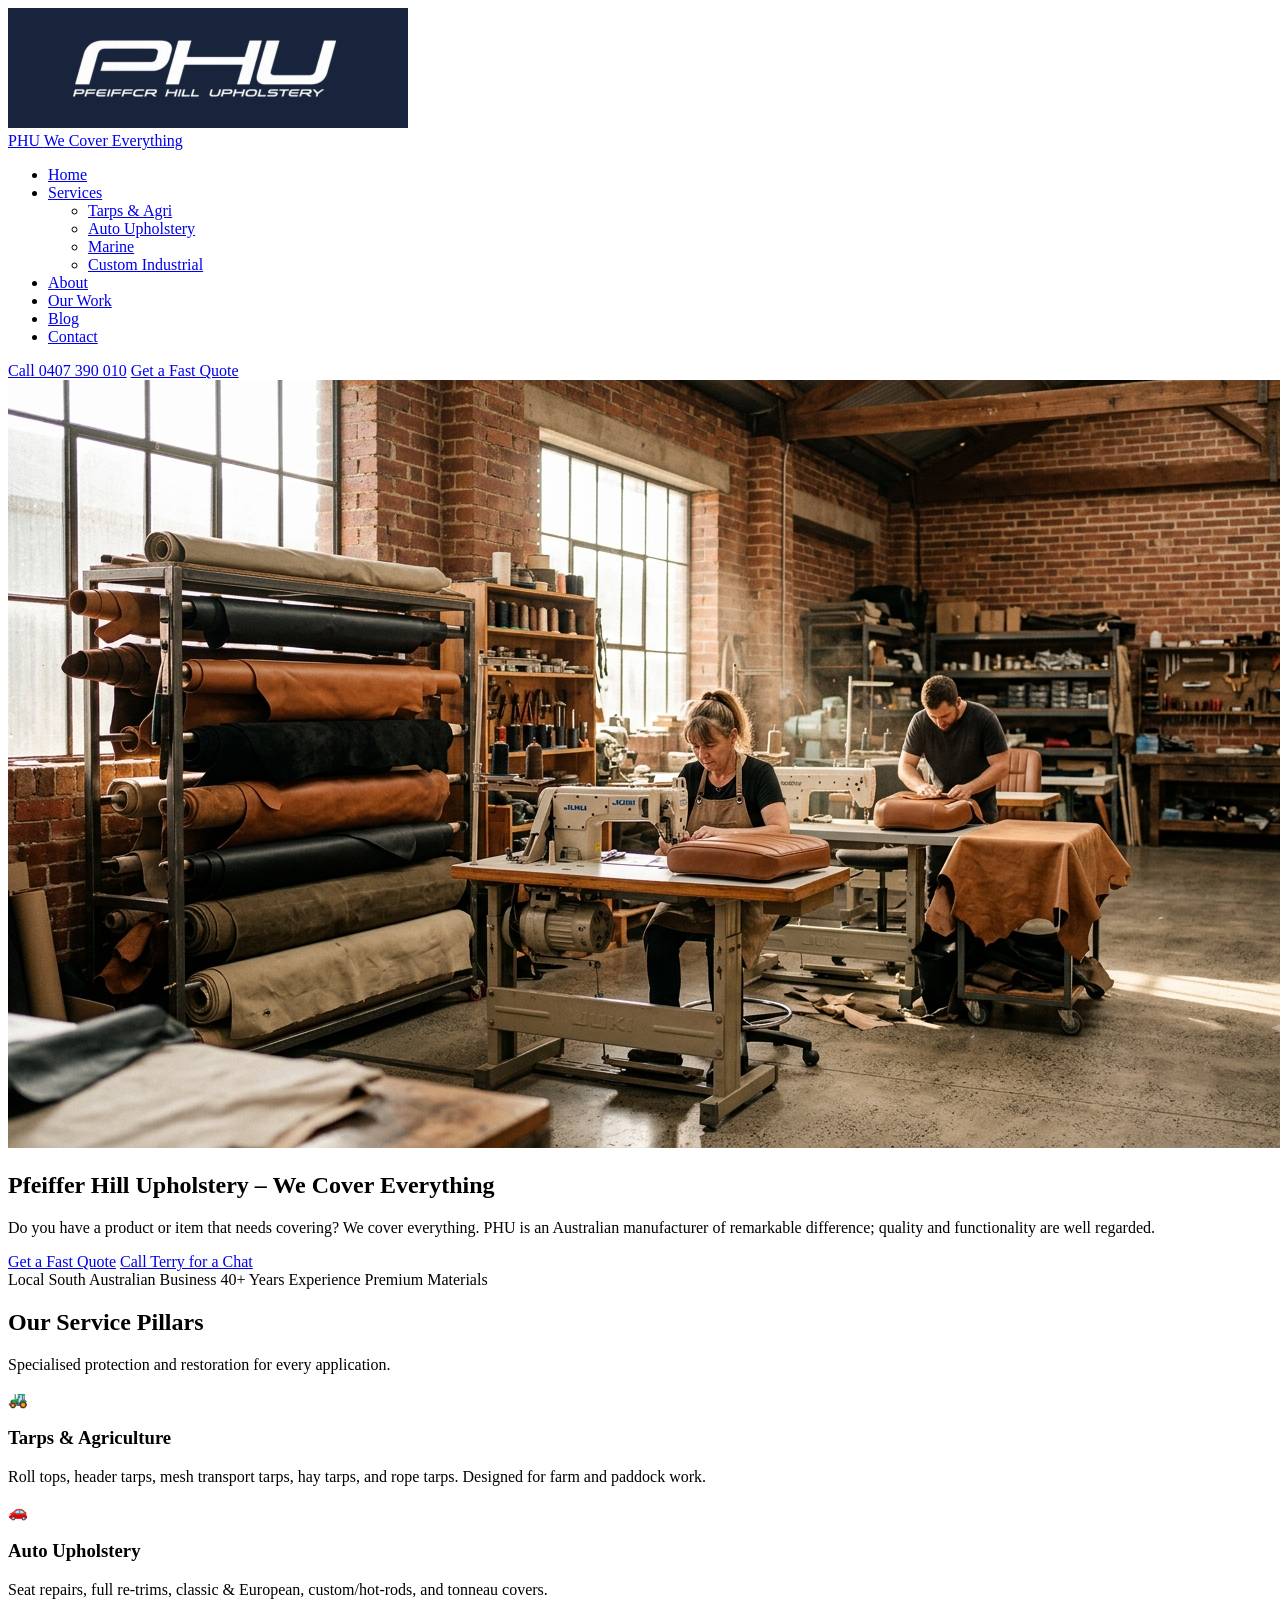
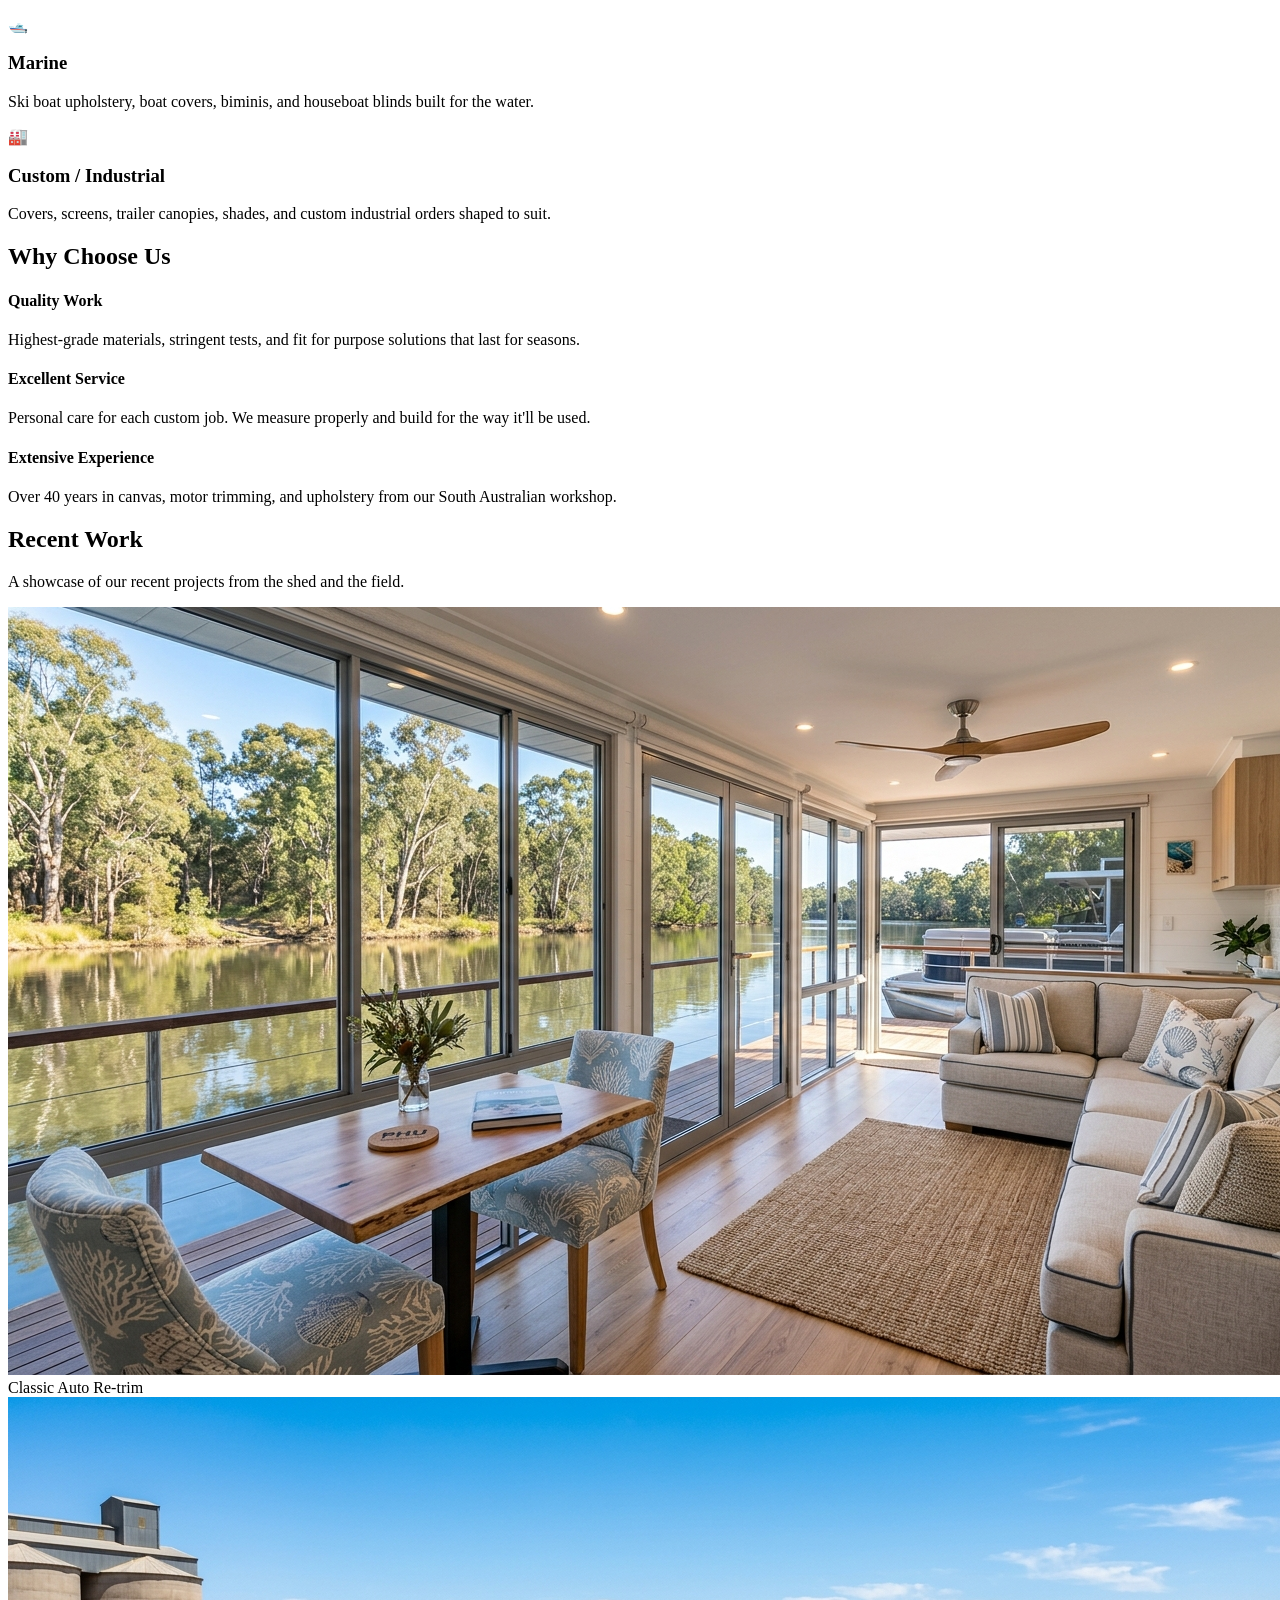
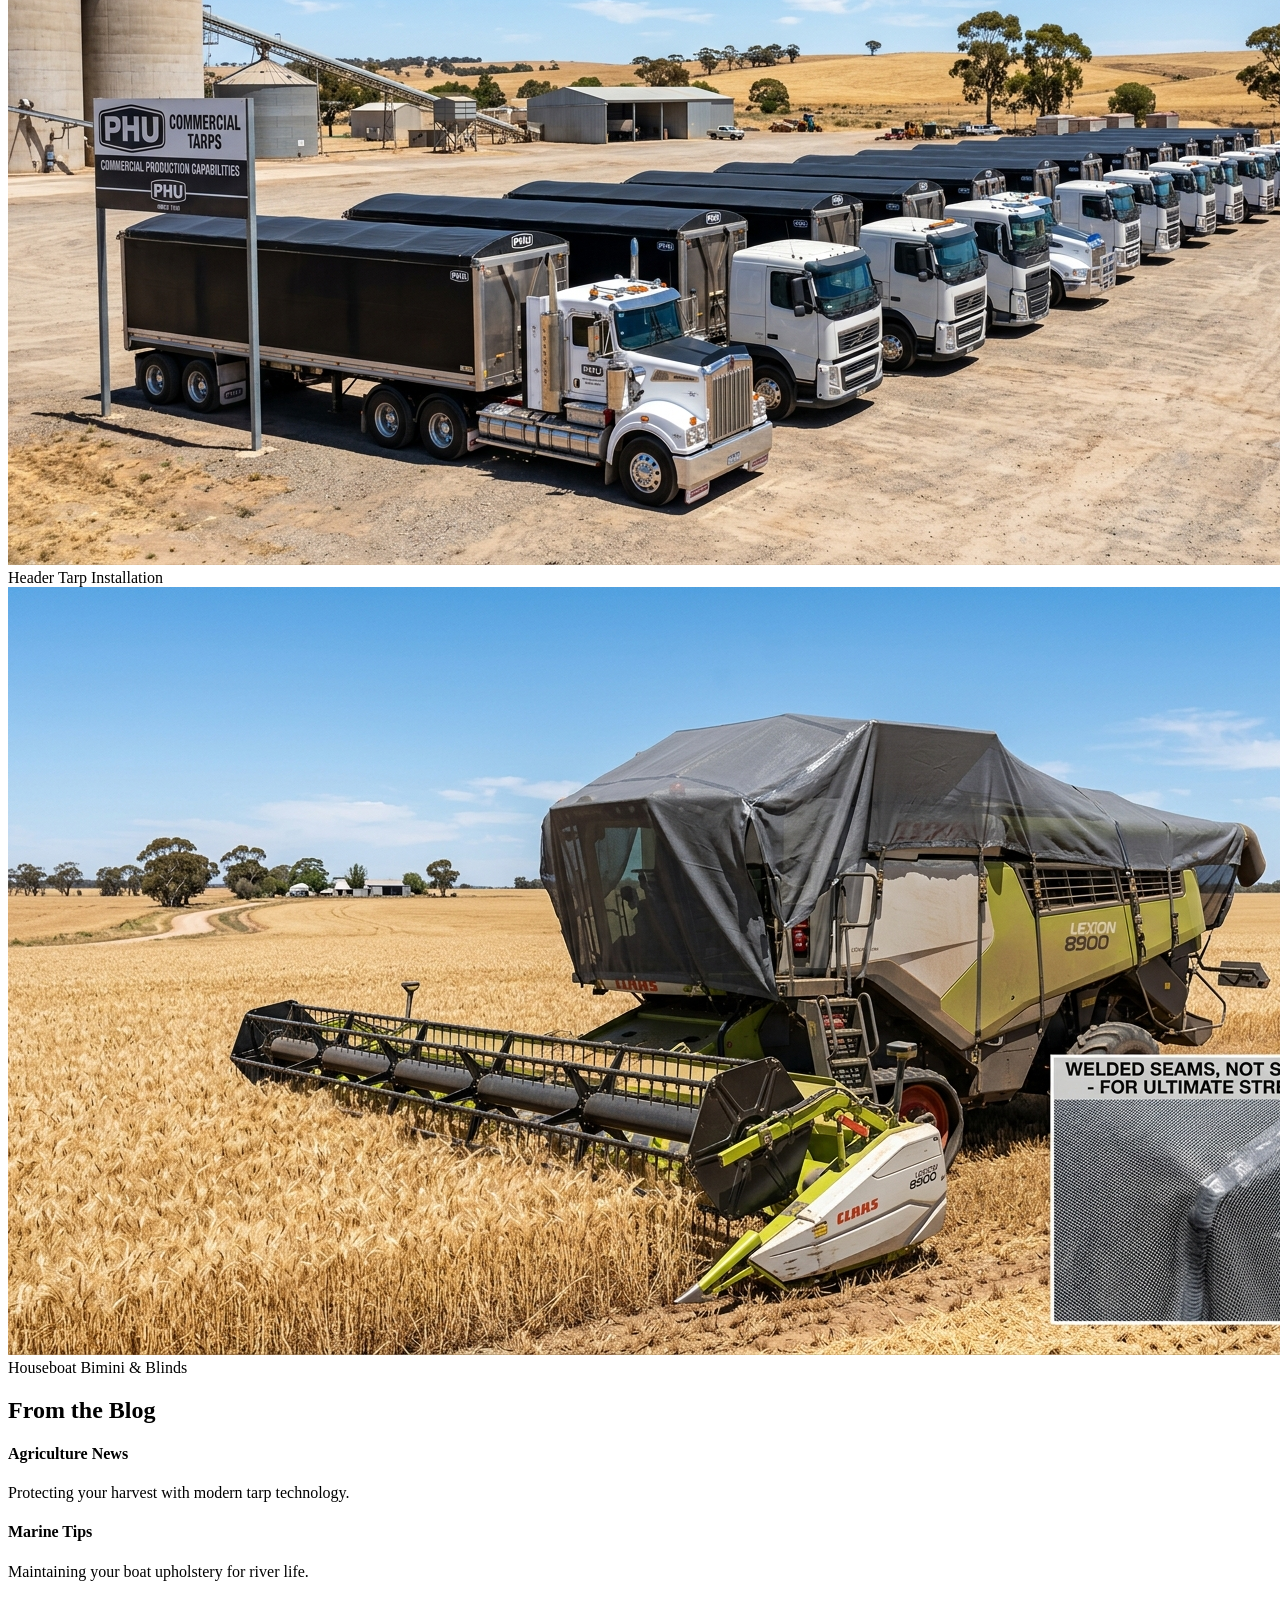
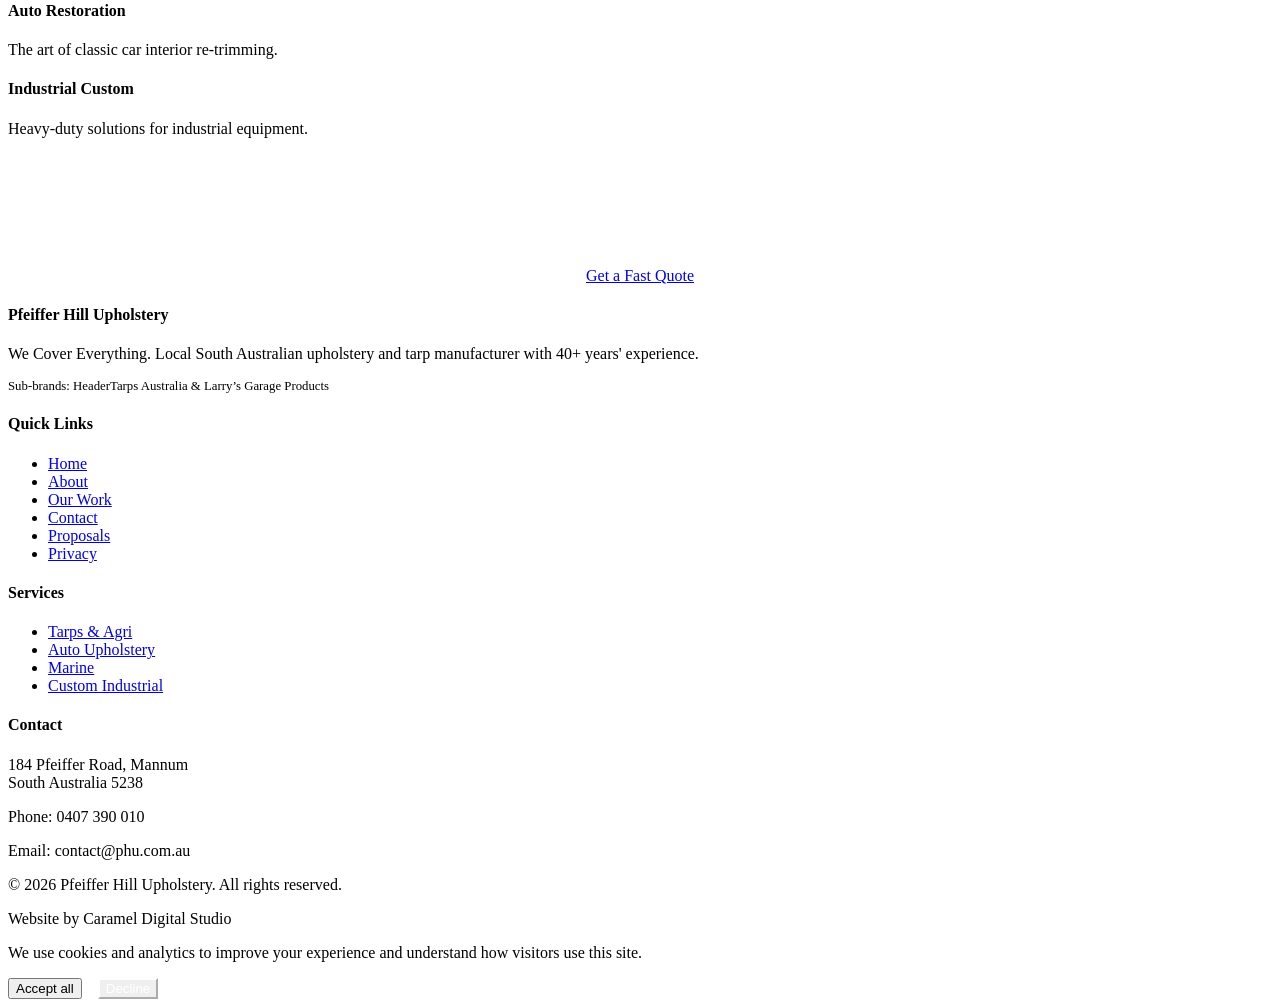
==== commit be62f3e3: "Enhance index.html with SEO and layout updates Updated the header, footer, and main sections of the " ====
--- a/index.html
+++ b/index.html
@@ -1,424 +1,287 @@
 <!DOCTYPE html>
 <html lang="en">
 <head>
-  <meta charset="UTF-8">
-  <meta name="viewport" content="width=device-width, initial-scale=1.0">
-  <title>Pfeiffer Hill Upholstery | We Cover Everything</title>
-  <link rel="stylesheet" href="phu-styles.css">
+    <meta charset="UTF-8">
+    <meta name="viewport" content="width=device-width, initial-scale=1.0">
+    <title>Pfeiffer Hill Upholstery – We Cover Everything | Mannum, SA</title>
+    <meta name="description" content="Local South Australian upholstery and tarp manufacturer with 40+ years experience. We cover everything from auto and marine to agricultural tarps.">
+    <link rel="canonical" href="https://phu.com.au/">
+    <link rel="stylesheet" href="styles.css">
+    <link rel="preconnect" href="https://fonts.googleapis.com">
+    <link rel="preconnect" href="https://fonts.gstatic.com" crossorigin>
+    <link href="https://fonts.googleapis.com/css2?family=Inter:wght@400;500;600;700;900&display=swap" rel="stylesheet">
+    <!-- Placeholder GA4 -->
+    <script async src="https://www.googletagmanager.com/gtag/js?id=G-XXXXXXX"></script>
+    <script>
+      window.dataLayer = window.dataLayer || [];
+      function gtag(){dataLayer.push(arguments);}
+      gtag('js', new Date());
+      gtag('config', 'G-XXXXXXX');
+    </script>
 </head>
 <body>
-  <header class="phu-header">
-    <div class="phu-container">
-      <div class="phu-logo">
-        <img src="assets/phu-logo-header.png"
-             alt="Pfeiffer Hill Upholstery logo"
-             class="phu-logo-mark">
-      </div>
-      <nav class="phu-nav">
-        <ul>
-          <li><a href="#home">Home</a></li>
-          <li><a href="#services">Services</a></li>
-          <li><a href="#about">About</a></li>
-          <li><a href="#gallery">Gallery</a></li>
-          <li><a href="#reviews">Reviews</a></li>
-          <li><a href="#contact">Contact</a></li>
-          <li><a href="phu-proposal.html">Proposal</a></li>
-        </ul>
-      </nav>
-      <div class="phu-header-actions">
-        <button class="phu-theme-toggle" aria-label="Toggle theme">
-          <svg viewBox="0 0 24 24" width="20" height="20">
-            <circle cx="12" cy="12" r="5" fill="currentColor"></circle>
-            <path fill="currentColor" d="M12 1v2m0 18v2M4.22 4.22l1.42 1.42m12.72 12.72l1.42 1.42M1 12h2m18 0h2M4.22 19.78l1.42-1.42M18.36 5.64l1.42-1.42"></path>
-          </svg>
-        </button>
-      </div>
+
+    <!-- Header -->
+    <header class="phu-header">
+        <div class="phu-container">
+            <a href="index.html" class="phu-logo">
+                <img src="assets/phu-logo-header.png" alt="PHU Logo" class="phu-logo-img">
+                <div class="phu-logo-text-group">
+                    <span class="phu-logo-name">PHU</span>
+                    <span class="phu-logo-tagline">We Cover Everything</span>
+                </div>
+            </a>
+            <nav class="phu-nav">
+                <ul>
+                    <li><a href="index.html">Home</a></li>
+                    <li class="has-dropdown">
+                        <a href="#services">Services</a>
+                        <ul class="dropdown-menu">
+                            <li><a href="#services">Tarps & Agri</a></li>
+                            <li><a href="#services">Auto Upholstery</a></li>
+                            <li><a href="#services">Marine</a></li>
+                            <li><a href="#services">Custom Industrial</a></li>
+                        </ul>
+                    </li>
+                    <li><a href="#about">About</a></li>
+                    <li><a href="#gallery">Our Work</a></li>
+                    <li><a href="#blog">Blog</a></li>
+                    <li><a href="contact.html">Contact</a></li>
+                </ul>
+            </nav>
+            <div class="phu-header-ctas">
+                <a href="tel:0407390010" class="cta-call">Call 0407 390 010</a>
+                <a href="contact.html" class="phu-btn phu-btn-primary">Get a Fast Quote</a>
+            </div>
+        </div>
+    </header>
+
+    <!-- Hero -->
+    <section class="phu-hero">
+        <div class="phu-hero-bg">
+            <img src="assets/phu-hero-bg.png" alt="PHU Workshop">
+        </div>
+        <div class="phu-hero-overlay"></div>
+        <div class="phu-container">
+            <div class="phu-hero-content">
+                <h1 class="phu-hero-title">Pfeiffer Hill Upholstery – <span class="text-accent">We Cover Everything</span></h1>
+                <p class="phu-hero-subtitle">Do you have a product or item that needs covering? We cover everything. PHU is an Australian manufacturer of remarkable difference; quality and functionality are well regarded.</p>
+                <div class="phu-hero-ctas">
+                    <a href="contact.html" class="phu-btn phu-btn-primary">Get a Fast Quote</a>
+                    <a href="tel:0407390010" class="phu-btn phu-btn-outline">Call Terry for a Chat</a>
+                </div>
+                <div class="phu-hero-badges">
+                    <span class="badge-item">Local South Australian Business</span>
+                    <span class="badge-item">40+ Years Experience</span>
+                    <span class="badge-item">Premium Materials</span>
+                </div>
+            </div>
+        </div>
+    </section>
+
+    <!-- Service Pillars -->
+    <section id="services" class="section">
+        <div class="phu-container">
+            <div class="section-title">
+                <h2>Our Service Pillars</h2>
+                <p>Specialised protection and restoration for every application.</p>
+            </div>
+            <div class="pillars-grid">
+                <div class="pillar-card">
+                    <div class="pillar-icon">🚜</div>
+                    <h3>Tarps & Agriculture</h3>
+                    <p>Roll tops, header tarps, mesh transport tarps, hay tarps, and rope tarps. Designed for farm and paddock work.</p>
+                </div>
+                <div class="pillar-card">
+                    <div class="pillar-icon">🚗</div>
+                    <h3>Auto Upholstery</h3>
+                    <p>Seat repairs, full re-trims, classic & European, custom/hot-rods, and tonneau covers.</p>
+                </div>
+                <div class="pillar-card">
+                    <div class="pillar-icon">🛥️</div>
+                    <h3>Marine</h3>
+                    <p>Ski boat upholstery, boat covers, biminis, and houseboat blinds built for the water.</p>
+                </div>
+                <div class="pillar-card">
+                    <div class="pillar-icon">🏭</div>
+                    <h3>Custom / Industrial</h3>
+                    <p>Covers, screens, trailer canopies, shades, and custom industrial orders shaped to suit.</p>
+                </div>
+            </div>
+        </div>
+    </section>
+
+    <!-- Why Choose Us -->
+    <section id="about" class="section" style="background: #fff;">
+        <div class="phu-container">
+            <div class="section-title">
+                <h2>Why Choose Us</h2>
+            </div>
+            <div class="benefits-grid">
+                <div class="benefit-item">
+                    <h4>Quality Work</h4>
+                    <p>Highest-grade materials, stringent tests, and fit for purpose solutions that last for seasons.</p>
+                </div>
+                <div class="benefit-item">
+                    <h4>Excellent Service</h4>
+                    <p>Personal care for each custom job. We measure properly and build for the way it'll be used.</p>
+                </div>
+                <div class="benefit-item">
+                    <h4>Extensive Experience</h4>
+                    <p>Over 40 years in canvas, motor trimming, and upholstery from our South Australian workshop.</p>
+                </div>
+            </div>
+        </div>
+    </section>
+
+    <!-- Gallery Teaser -->
+    <section id="gallery" class="section">
+        <div class="phu-container">
+            <div class="section-title">
+                <h2>Recent Work</h2>
+                <p>A showcase of our recent projects from the shed and the field.</p>
+            </div>
+            <div class="gallery-teaser-grid">
+                <div class="gallery-card">
+                    <img src="assets/phu-gallery-1.png" alt="Classic Auto Re-trim">
+                    <div class="gallery-overlay">
+                        <span>Classic Auto Re-trim</span>
+                    </div>
+                </div>
+                <div class="gallery-card">
+                    <img src="assets/phu-gallery-2.png" alt="Header Tarp Installation">
+                    <div class="gallery-overlay">
+                        <span>Header Tarp Installation</span>
+                    </div>
+                </div>
+                <div class="gallery-card">
+                    <img src="assets/phu-gallery-3.png" alt="Houseboat Bimini & Blinds">
+                    <div class="gallery-overlay">
+                        <span>Houseboat Bimini & Blinds</span>
+                    </div>
+                </div>
+            </div>
+        </div>
+    </section>
+
+    <!-- Blog Teaser -->
+    <section id="blog" class="section" style="background: #fff;">
+        <div class="phu-container">
+            <div class="section-title">
+                <h2>From the Blog</h2>
+            </div>
+            <div class="blog-grid">
+                <div class="blog-card">
+                    <div class="blog-img"></div>
+                    <div class="blog-content">
+                        <h4>Agriculture News</h4>
+                        <p>Protecting your harvest with modern tarp technology.</p>
+                    </div>
+                </div>
+                <div class="blog-card">
+                    <div class="blog-img"></div>
+                    <div class="blog-content">
+                        <h4>Marine Tips</h4>
+                        <p>Maintaining your boat upholstery for river life.</p>
+                    </div>
+                </div>
+                <div class="blog-card">
+                    <div class="blog-img"></div>
+                    <div class="blog-content">
+                        <h4>Auto Restoration</h4>
+                        <p>The art of classic car interior re-trimming.</p>
+                    </div>
+                </div>
+                <div class="blog-card">
+                    <div class="blog-img"></div>
+                    <div class="blog-content">
+                        <h4>Industrial Custom</h4>
+                        <p>Heavy-duty solutions for industrial equipment.</p>
+                    </div>
+                </div>
+            </div>
+        </div>
+    </section>
+
+    <!-- Contact CTA -->
+    <section class="section" style="background: var(--phu-blue-deep); color: white; text-align: center;">
+        <div class="phu-container">
+            <h2>Ready to Get Started?</h2>
+            <p style="margin: 1.5rem 0 2.5rem; opacity: 0.9;">Do you need a product or an item manufactured, repaired or covered? Get in touch with us today for a quote!</p>
+            <a href="contact.html" class="phu-btn phu-btn-primary phu-btn-lg">Get a Fast Quote</a>
+        </div>
+    </section>
+
+    <!-- Footer -->
+    <footer class="phu-footer">
+        <div class="phu-container">
+            <div class="footer-grid">
+                <div class="footer-col">
+                    <h4>Pfeiffer Hill Upholstery</h4>
+                    <p>We Cover Everything. Local South Australian upholstery and tarp manufacturer with 40+ years' experience.</p>
+                    <p style="margin-top: 1rem; font-size: 0.8rem;">Sub-brands: HeaderTarps Australia & Larry’s Garage Products</p>
+                </div>
+                <div class="footer-col">
+                    <h4>Quick Links</h4>
+                    <ul>
+                        <li><a href="index.html">Home</a></li>
+                        <li><a href="#about">About</a></li>
+                        <li><a href="#gallery">Our Work</a></li>
+                        <li><a href="contact.html">Contact</a></li>
+                        <li><a href="proposals.html">Proposals</a></li>
+                        <li><a href="privacy.html">Privacy</a></li>
+                    </ul>
+                </div>
+                <div class="footer-col">
+                    <h4>Services</h4>
+                    <ul>
+                        <li><a href="#services">Tarps & Agri</a></li>
+                        <li><a href="#services">Auto Upholstery</a></li>
+                        <li><a href="#services">Marine</a></li>
+                        <li><a href="#services">Custom Industrial</a></li>
+                    </ul>
+                </div>
+                <div class="footer-col">
+                    <h4>Contact</h4>
+                    <p>184 Pfeiffer Road, Mannum<br>South Australia 5238</p>
+                    <p>Phone: 0407 390 010</p>
+                    <p>Email: contact@phu.com.au</p>
+                </div>
+            </div>
+            <div class="footer-bottom">
+                <p>&copy; 2026 Pfeiffer Hill Upholstery. All rights reserved.</p>
+                <p>Website by Caramel Digital Studio</p>
+            </div>
+        </div>
+    </footer>
+
+    <!-- Cookie Banner -->
+    <div id="cookie-banner" class="cookie-banner">
+        <div class="phu-container">
+            <div class="cookie-content">
+                <p>We use cookies and analytics to improve your experience and understand how visitors use this site.</p>
+                <div style="display: flex; gap: 1rem;">
+                    <button onclick="acceptCookies()" class="phu-btn phu-btn-primary">Accept all</button>
+                    <button onclick="declineCookies()" class="phu-btn phu-btn-outline" style="border-color: white; color: white;">Decline</button>
+                </div>
+            </div>
+        </div>
     </div>
-  </header>
-
-  <main>
-    <!-- Hero -->
-    <section id="home" class="phu-hero">
-      <div class="phu-hero-visual">
-        <img src="assets/phu-hero-bg.png"
-             alt="High-end custom upholstery workshop background"
-             class="phu-hero-img">
-        <div class="phu-hero-overlay"></div>
-      </div>
-      <div class="phu-container">
-        <div class="phu-hero-content">
-          <h1 class="phu-hero-title">
-            Pfeiffer Hill Upholstery – We cover <span class="phu-accent-text">everything.</span>
-          </h1>
-          <p class="phu-hero-subtitle">
-            Seats, tarps and skins built for hard work.
-          </p>
-          <p class="phu-hero-subtitle">
-            Trusted by locals for over 40 years · Mannum and Murraylands auto, marine and farm work · Premium canvas and PVC fabrics, built to last.
-          </p>
-          <div class="phu-hero-ctas">
-            <a href="#contact" class="phu-btn phu-btn-lg phu-btn-primary">Request a quote</a>
-          </div>
-          <div class="phu-call-area">
-            <a href="tel:0407390010" class="phu-call-link">
-              <span class="phu-call-number">Call Terry: 0407 390 010</span>
-            </a>
-          </div>
-        </div>
-      </div>
-    </section>
-
-    <!-- Services -->
-    <section id="services" class="phu-section phu-services">
-      <div class="phu-container">
-        <div class="phu-section-header">
-          <h2>Our Service Pillars</h2>
-          <p>Specialised protection and restoration for every application.</p>
-        </div>
-        <div class="phu-services-grid">
-          <div class="phu-service-card">
-            <div class="phu-service-img">
-              <img src="assets/phu-auto-service.png"
-                   alt="Premium auto upholstery and seat repairs">
-            </div>
-            <div class="phu-service-body">
-              <h3>Auto Upholstery</h3>
-              <p>
-                We restore interiors, repair seats, and craft custom race seating
-                for all vehicle types. Work includes classic cars, European models,
-                hot-rods and work utes where trim, comfort and wear matter. Full
-                re-trims and tailored tonneau solutions complete the offering for
-                vehicles that need a clean, consistent finish.
-              </p>
-              <p>
-                “Back in 2018 Terry retrimmed the seats in our 1974 HQ Holden, then
-                later sorted the interior on a 2012 Hilux farm ute. Both jobs still
-                hold up — foam’s firm, stitching’s tidy, and we’re happy to throw
-                them into daily use without babying them.”
-              </p>
-            </div>
-          </div>
-
-          <div class="phu-service-card">
-            <div class="phu-service-img">
-              <img src="assets/phu-marine-service.png"
-                   alt="Marine upholstery, biminis and houseboat blinds">
-            </div>
-            <div class="phu-service-body">
-              <h3>Marine &amp; Houseboats</h3>
-              <p>
-                Our river and coastal work includes biminis, blinds, and covers
-                built for the water. We upholster ski boats, design boat and
-                houseboat covers, and install biminis and blinds that make river
-                life more comfortable in harsh sun and wind. Each cover is built
-                around the way the vessel is used.
-              </p>
-              <p>
-                “We replaced the cooked covers on our ski boat in 2021 and had
-                Terry do new houseboat blinds last summer. The ski boat runs a
-                late‑90s Malibu; the houseboat sits on the Murray near Mannum.
-                The new gear means cooler days, less glare and no wrestling with
-                flapping canvas when the afternoon wind comes through.”
-              </p>
-            </div>
-          </div>
-
-          <div class="phu-service-card">
-            <div class="phu-service-img">
-              <img src="assets/phu-tarps-service.png"
-                   alt="Heavy duty truck tarps and agricultural covers">
-            </div>
-            <div class="phu-service-body">
-              <h3>Tarps &amp; Agriculture</h3>
-              <p>
-                Tough header tarps and agricultural covers designed
-                for farm and paddock work. We make solutions that sit correctly
-                on headers, trailers and augers, helping to protect grain, hay
-                and machinery through busy seasons and storage periods. Canvas
-                and mesh options can be tailored for specific loads and equipment.
-              </p>
-              <p>
-                “Swapped to PHU header tarps before the 2020 harvest on our
-                New Holland 9060 and added trailer covers the following season.
-                Grain stays covered, the tarps sit properly on the machines,
-                and we’re not patching rips halfway through a run anymore.”
-              </p>
-            </div>
-          </div>
-
-          <div class="phu-service-card">
-            <div class="phu-service-img">
-              <img src="assets/phu-industrial-service.png"
-                   alt="Custom industrial and commercial machinery covers">
-            </div>
-            <div class="phu-service-body">
-              <h3>Custom &amp; Industrial</h3>
-              <p>
-                Heavy-duty coverings for sheds, trailers, machinery,
-                and industrial plant equipment. Screens, canopies, shades and
-                one-off orders are shaped to suit site layouts and equipment
-                dimensions so that gear stays protected and access remains practical.
-              </p>
-              <p>
-                “In 2019 we had Terry build machinery covers for the workshop
-                and a canopy for our twin-axle service trailer. The covers come
-                off quickly when we need access, the trailer canopy handles dust,
-                rain and highway trips, and the whole setup still looks neat
-                pulling into jobs around the Murraylands.”
-              </p>
-            </div>
-          </div>
-        </div>
-      </div>
-    </section>
-
-    <!-- About -->
-    <section id="about" class="phu-section phu-about">
-      <div class="phu-container">
-        <div class="phu-about-grid">
-          <div class="phu-about-content">
-            <h2>Terry’s Story</h2>
-            <p>
-              Pfeiffer Hill Upholstery is Terry Schutz’s workshop on Pfeiffer Hill,
-              just out of Mannum. He’s been trimming seats, building tarps and making
-              skins for more than 40 years, across cars, boats, headers and plant gear.
-            </p>
-            <p>
-              Terry takes personal care of each custom job that comes through the shed.
-              Every piece is measured properly, built for the way it’ll be used, and
-              checked before it leaves — from river gear to paddock work and industrial
-              equipment.
-            </p>
-            <p>
-              High-grade canvas and PVC fabrics go into the work, chosen for strength,
-              UV resistance and long service. The idea is simple: gear stays protected,
-              looks tidy and keeps you moving, season after season.
-            </p>
-            <div class="phu-trust-signals">
-              <div class="phu-trust-item">
-                <span class="phu-trust-val">Heat-welded seams</span>
-                <span class="phu-trust-label">Built for punishing sun, wind and water</span>
-              </div>
-              <div class="phu-trust-item">
-                <span class="phu-trust-val">40+ years in the trade</span>
-                <span class="phu-trust-label">Seats, tarps and skins across cars, boats, headers and machinery</span>
-              </div>
-              <div class="phu-trust-item">
-                <span class="phu-trust-val">South Australian workshop</span>
-                <span class="phu-trust-label">Work from Pfeiffer Hill for Mannum and the Murraylands</span>
-              </div>
-            </div>
-          </div>
-        </div>
-      </div>
-    </section>
-
-    <!-- Reviews carousel -->
-    <section id="reviews" class="phu-section phu-reviews">
-      <div class="phu-container">
-        <div class="phu-section-header">
-          <h2>What locals say</h2>
-          <p>Work from Pfeiffer Hill that’s still doing its job years later.</p>
-        </div>
-
-        <div class="phu-reviews-shell">
-          <div class="phu-reviews-track">
-            <article class="phu-review-card phu-review-active">
-              <p class="phu-review-text">
-                “Back in 2018 Terry retrimmed the seats in our 1974 HQ Holden, then
-                later sorted the interior on a 2012 Hilux farm ute. Both jobs still
-                hold up — foam’s firm, stitching’s tidy, and we’re happy to throw
-                them into daily use without babying them.”
-              </p>
-              <p class="phu-review-meta">
-                HQ Holden &amp; Hilux interiors · Mannum district
-              </p>
-            </article>
-
-            <article class="phu-review-card">
-              <p class="phu-review-text">
-                “We replaced the cooked covers on our ski boat in 2021 and had
-                Terry do new houseboat blinds last summer. The ski boat runs a
-                late‑90s Malibu; the houseboat sits on the Murray near Mannum.
-                The new gear means cooler days, less glare and no wrestling with
-                flapping canvas when the afternoon wind comes through.”
-              </p>
-              <p class="phu-review-meta">
-                Ski boat covers &amp; houseboat blinds · Murray River
-              </p>
-            </article>
-
-            <article class="phu-review-card">
-              <p class="phu-review-text">
-                “Swapped to PHU header tarps before the 2020 harvest on our
-                New Holland 9060 and added trailer covers the following season.
-                Grain stays covered, the tarps sit properly on the machines,
-                and we’re not patching rips halfway through a run anymore.”
-              </p>
-              <p class="phu-review-meta">
-                Header tarps &amp; trailer covers · Murraylands farm
-              </p>
-            </article>
-          </div>
-
-          <div class="phu-reviews-controls">
-            <button class="phu-review-prev" aria-label="Previous review">Prev</button>
-            <div class="phu-review-dots">
-              <button class="phu-review-dot phu-review-dot-active" data-index="0" aria-label="Review 1"></button>
-              <button class="phu-review-dot" data-index="1" aria-label="Review 2"></button>
-              <button class="phu-review-dot" data-index="2" aria-label="Review 3"></button>
-            </div>
-            <button class="phu-review-next" aria-label="Next review">Next</button>
-          </div>
-        </div>
-      </div>
-    </section>
-
-    <!-- Gallery -->
-    <section id="gallery" class="phu-section phu-gallery">
-      <div class="phu-container">
-        <div class="phu-section-header">
-          <h2>Recent Work</h2>
-          <p>A showcase of our recent projects from the shed and the field.</p>
-        </div>
-        <div class="phu-gallery-grid">
-          <figure class="phu-gallery-item">
-            <img src="assets/phu-gallery-1.png"
-                 alt="Custom classic car interior re-trim project">
-            <figcaption>Classic Auto Re-trim</figcaption>
-          </figure>
-          <figure class="phu-gallery-item">
-            <img src="assets/phu-gallery-2.png"
-                 alt="Heavy duty header tarp installation for agriculture">
-            <figcaption>Header Tarp Installation</figcaption>
-          </figure>
-          <figure class="phu-gallery-item">
-            <img src="assets/phu-gallery-3.png"
-                 alt="Custom houseboat bimini and protective blinds">
-            <figcaption>Houseboat Bimini &amp; Blinds</figcaption>
-          </figure>
-        </div>
-      </div>
-    </section>
-
-    <!-- Contact -->
-    <section id="contact" class="phu-contact-strip">
-      <div class="phu-container">
-        <div class="phu-contact-content">
-          <div class="phu-contact-info">
-            <div class="phu-contact-item">
-              <strong>Phone:</strong>
-              <a href="tel:0407390010">0407 390 010</a>
-            </div>
-            <div class="phu-contact-item">
-              <strong>Email:</strong>
-              <a href="mailto:terry@phu.com.au">terry@phu.com.au</a>
-            </div>
-            <div class="phu-contact-item">
-              <strong>Location:</strong>
-              Southern Australia
-            </div>
-          </div>
-          <div class="phu-contact-cta">
-            <a href="#contact" class="phu-btn phu-btn-primary">Request a quote</a>
-          </div>
-        </div>
-      </div>
-    </section>
-  </main>
-
-  <!-- Footer -->
-  <footer class="phu-footer">
-    <div class="phu-container">
-      <p class="phu-privacy-line">
-        We value your privacy. All enquiries and data are handled with professional care.
-      </p>
-      <div class="phu-footer-bottom">
-        <p>&copy; 2026 Pfeiffer Hill Upholstery. All rights reserved.</p>
-        <nav class="phu-footer-nav">
-          <a href="#home">Home</a>
-          <a href="#services">Services</a>
-          <a href="#about">About</a>
-          <a href="#gallery">Gallery</a>
-          <a href="#reviews">Reviews</a>
-          <a href="#contact">Contact</a>
-          <a href="phu-proposal.html">Proposal</a>
-        </nav>
-      </div>
-    </div>
-  </footer>
-
-  <!-- Reviews carousel script with mobile auto-scroll -->
-  <script>
-    (function () {
-      const cards = Array.from(document.querySelectorAll('.phu-review-card'));
-      const dots = Array.from(document.querySelectorAll('.phu-review-dot'));
-      const prev = document.querySelector('.phu-review-prev');
-      const next = document.querySelector('.phu-review-next');
-
-      if (!cards.length) return;
-
-      let current = 0;
-      let mobileInterval = null;
-
-      function setActive(index) {
-        current = index;
-        cards.forEach((card, i) => {
-          card.classList.toggle('phu-review-active', i === current);
-        });
-        dots.forEach((dot, i) => {
-          dot.classList.toggle('phu-review-dot-active', i === current);
-        });
-      }
-
-      function startMobileAutoScroll() {
-        if (window.innerWidth > 768) {
-          if (mobileInterval) {
-            clearInterval(mobileInterval);
-            mobileInterval = null;
-          }
-          return;
+
+    <script>
+        function acceptCookies() {
+            localStorage.setItem('cookiesAccepted', 'true');
+            document.getElementById('cookie-banner').style.display = 'none';
         }
-
-        if (mobileInterval) return;
-
-        mobileInterval = setInterval(() => {
-          const nextIndex = (current + 1) % cards.length;
-          setActive(nextIndex);
-        }, 8000);
-      }
-
-      function stopMobileAutoScroll() {
-        if (mobileInterval) {
-          clearInterval(mobileInterval);
-          mobileInterval = null;
+        function declineCookies() {
+            localStorage.setItem('cookiesAccepted', 'false');
+            document.getElementById('cookie-banner').style.display = 'none';
         }
-      }
-
-      prev.addEventListener('click', () => {
-        const nextIndex = (current - 1 + cards.length) % cards.length;
-        setActive(nextIndex);
-        stopMobileAutoScroll();
-      });
-
-      next.addEventListener('click', () => {
-        const nextIndex = (current + 1) % cards.length;
-        setActive(nextIndex);
-        stopMobileAutoScroll();
-      });
-
-      dots.forEach((dot, i) => {
-        dot.addEventListener('click', () => {
-          setActive(i);
-          stopMobileAutoScroll();
-        });
-      });
-
-      startMobileAutoScroll();
-      window.addEventListener('resize', () => {
-        startMobileAutoScroll();
-      });
-    })();
-  </script>
+        window.onload = function() {
+            if (localStorage.getItem('cookiesAccepted')) {
+                document.getElementById('cookie-banner').style.display = 'none';
+            }
+        }
+    </script>
 </body>
 </html>
